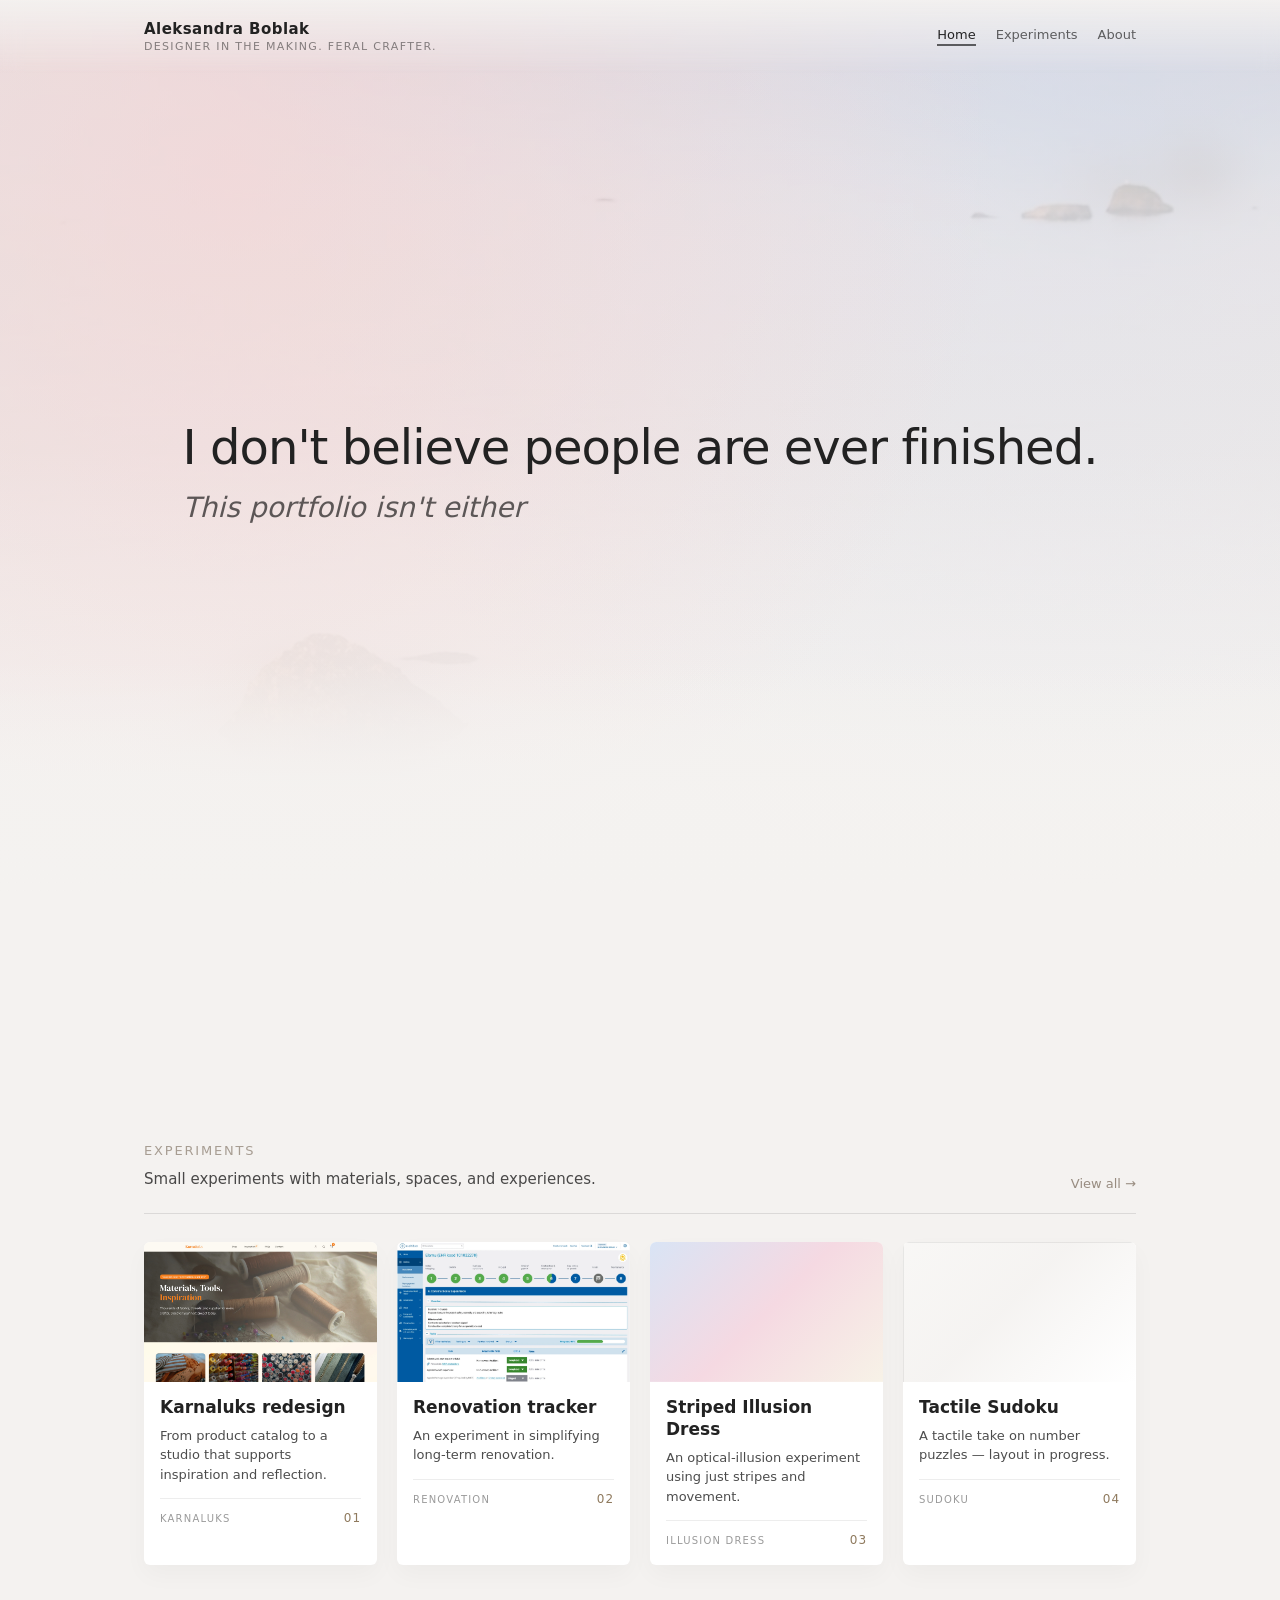
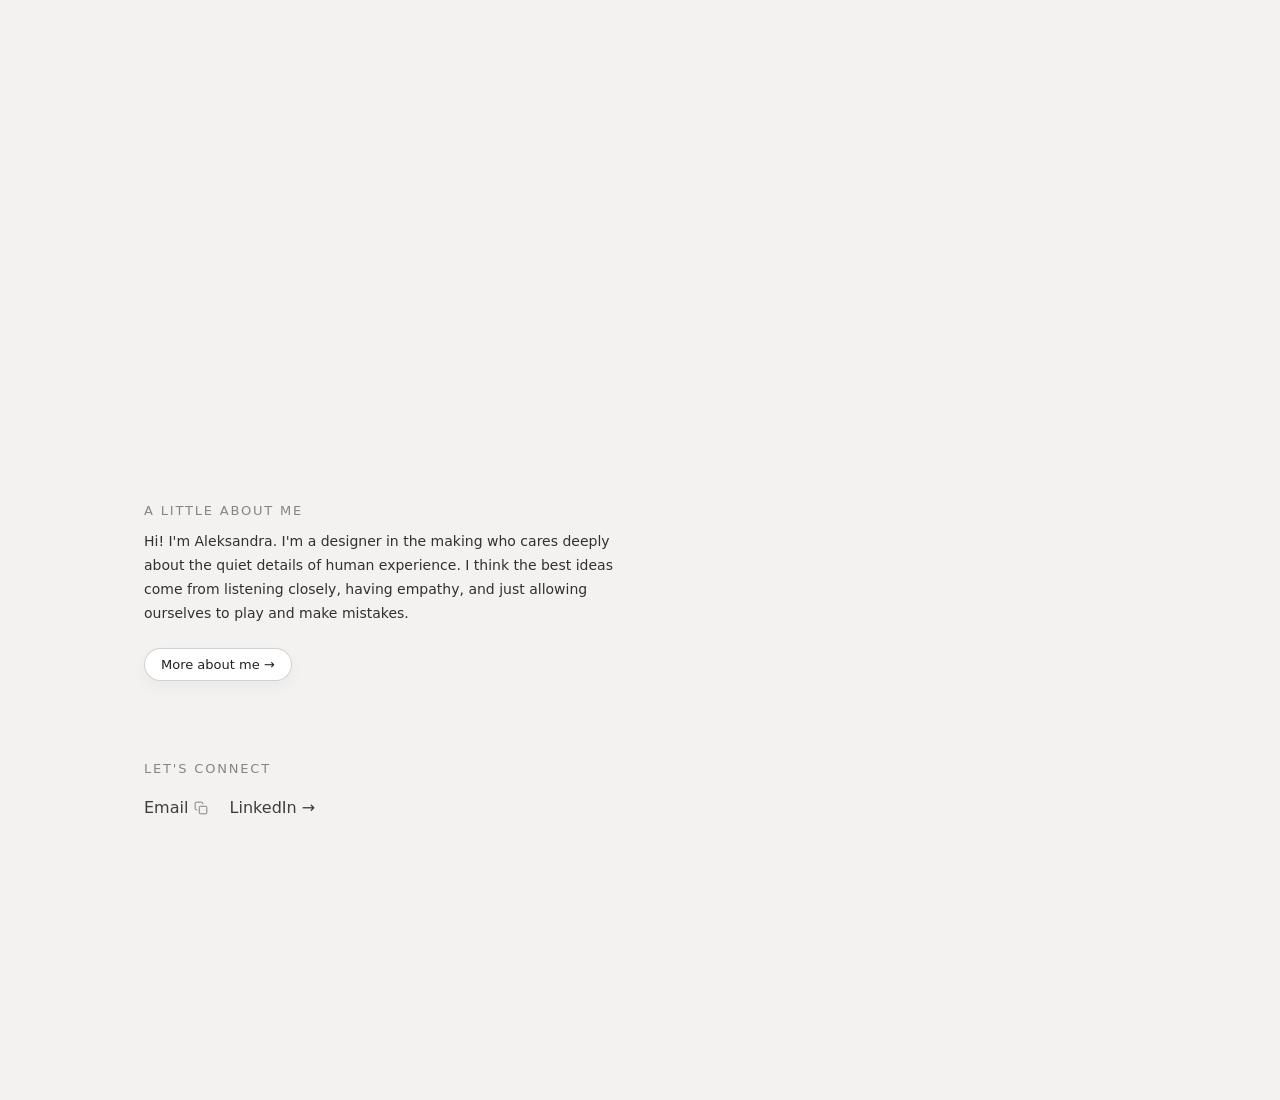
==== index.html @ bee5505d "Add case study process tabs functionality and enhance layout for experiments page; introduce new ass" ====
<!DOCTYPE html>
<html lang="en">
  <head>
    <meta charset="UTF-8" />
    <meta name="viewport" content="width=device-width, initial-scale=1" />
    <title>Aleksandra Boblak – Portfolio</title>
    <link rel="stylesheet" href="styles.css" />
  </head>
  <body>
    <div class="page">
      <header class="site-header">
        <div class="site-header__inner">
          <a
            href="index.html"
            class="site-identity"
            aria-label="Aleksandra Boblak — home"
          >
            <div class="site-identity__name">Aleksandra Boblak</div>
            <div class="site-identity__tagline">
              Designer in the making. Feral crafter.
            </div>
          </a>

          <nav class="site-nav" aria-label="Main navigation">
            <a href="index.html" class="site-nav__link site-nav__link--active">Home</a>
            <a href="experiments.html" class="site-nav__link">Experiments</a>
            <a href="about.html" class="site-nav__link">About</a>
          </nav>
        </div>
      </header>

      <main class="snap-container">
        <section class="hero snap-section">
          <div class="hero__background" aria-hidden="true"></div>
          <div class="hero__content">
            <p class="hero__headline">
              I don't believe people are ever finished.
            </p>
            <p class="hero__subheadline">
              <em>This portfolio isn't either</em>
            </p>
          </div>
        </section>

        <section
          id="experiments"
          class="section section--experiments section--experiments-editorial snap-section"
        >
          <div class="section__inner">
            <div class="section__header">
              <div>
                <p class="section__eyebrow">EXPERIMENTS</p>
                <p class="section__subtitle">
                  Small experiments with materials, spaces, and experiences.
                </p>
              </div>
              <a href="experiments.html" class="section__view-all">View all →</a>
            </div>

            <div class="cards">
              <a
                href="craft-store-redesign.html"
                class="card card--link"
                aria-label="Karnaluks redesign — open case study"
              >
                <div class="card__media card__media--cover">
                  <img
                    class="card__media-img media-kl-home-redesign"
                    src="assets/kl_home_redesign.jpeg"
                    alt=""
                    width="1778"
                    height="1628"
                    loading="lazy"
                    decoding="async"
                  />
                </div>
                <div class="card__body">
                  <h3 class="card__title">Karnaluks redesign</h3>
                  <p class="card__description">
                    From product catalog to a studio that supports inspiration and
                    reflection.
                  </p>
                  <div class="card__folio">
                    <span class="card__folio-name">Karnaluks</span>
                    <span class="card__folio-num">01</span>
                  </div>
                </div>
              </a>

              <a
                href="renovation-tracker.html"
                class="card card--link"
                aria-label="Renovation tracker — open case study"
              >
                <div class="card__media card__media--cover">
                  <img
                    class="card__media-img"
                    src="assets/renoTracker.webp"
                    alt=""
                    width="1438"
                    height="1500"
                    loading="lazy"
                    decoding="async"
                  />
                </div>
                <div class="card__body">
                  <h3 class="card__title">Renovation tracker</h3>
                  <p class="card__description">
                    An experiment in simplifying long-term renovation.
                  </p>
                  <div class="card__folio">
                    <span class="card__folio-name">Renovation</span>
                    <span class="card__folio-num">02</span>
                  </div>
                </div>
              </a>

              <article class="card">
                <div class="card__media card__media--placeholder"></div>
                <div class="card__body">
                  <h3 class="card__title">Striped Illusion Dress</h3>
                  <p class="card__description">
                    An optical-illusion experiment using just stripes and movement.
                  </p>
                  <div class="card__folio">
                    <span class="card__folio-name">Illusion dress</span>
                    <span class="card__folio-num">03</span>
                  </div>
                </div>
              </article>

              <a
                href="tactile-sudoku.html"
                class="card card--link"
                aria-label="Tactile Sudoku — open layout preview"
              >
                <div class="card__media card__media--cover">
                  <div class="editorial-grid-teaser" aria-hidden="true"></div>
                </div>
                <div class="card__body">
                  <h3 class="card__title">Tactile Sudoku</h3>
                  <p class="card__description">
                    A tactile take on number puzzles — layout in progress.
                  </p>
                  <div class="card__folio">
                    <span class="card__folio-name">Sudoku</span>
                    <span class="card__folio-num">04</span>
                  </div>
                </div>
              </a>
            </div>
          </div>
        </section>

        <section class="section section--about snap-section">
          <div class="section__inner">
            <div class="about-stack">
              <div class="about-content">
                <p class="section__eyebrow">A LITTLE ABOUT ME</p>
                <p class="section__body-copy">
                  Hi! I'm Aleksandra. I'm a designer in the making who cares deeply
                  about the quiet details of human experience. I think the best
                  ideas come from listening closely, having empathy, and just
                  allowing ourselves to play and make mistakes.
                </p>
                <a href="about.html" class="button-link">More about me →</a>
              </div>

              <div class="about-connect">
                <p class="section__eyebrow">LET'S CONNECT</p>
                <div class="footer-links">
                  <a
                    href="#"
                    class="footer-link footer-link--copy"
                    data-copy-email="boblak.aleksandra@gmail.com"
                    aria-label="Copy email address to clipboard"
                    ><span class="footer-link__text">Email</span
                    ><svg
                      class="footer-link__icon footer-link__icon--copy"
                      width="14"
                      height="14"
                      viewBox="0 0 24 24"
                      fill="none"
                      xmlns="http://www.w3.org/2000/svg"
                      aria-hidden="true"
                    >
                      <rect
                        x="9"
                        y="9"
                        width="13"
                        height="13"
                        rx="2"
                        stroke="currentColor"
                        stroke-width="1.5"
                      />
                      <path
                        d="M5 15H4a2 2 0 01-2-2V4a2 2 0 012-2h9a2 2 0 012 2v1"
                        stroke="currentColor"
                        stroke-width="1.5"
                        stroke-linecap="round"
                      />
                    </svg>
                  </a>
                  <a href="#" class="footer-link">LinkedIn →</a>
                </div>
              </div>
            </div>
          </div>
        </section>
      </main>
    </div>
    <script src="email-copy.js" defer></script>
  </body>
  </html>
---- styles.css ----
*,
*::before,
*::after {
  box-sizing: border-box;
}

html,
body {
  margin: 0;
  padding: 0;
}

:root {
  --page-bg: #f4f2f0;
  --header-h: 72px;
  /* Editorial sprinkles (experiments + case studies) */
  --editorial-accent: #8f7a5e;
  --editorial-sheet-bg: #ffffff;
  --editorial-sheet-shadow: 0 1px 0 rgba(0, 0, 0, 0.06), 0 24px 48px rgba(0, 0, 0, 0.05);
  --editorial-rule: rgba(0, 0, 0, 0.1);
  --editorial-eyebrow: rgba(95, 78, 60, 0.52);
}

/* Full-screen section snapping */
html,
body {
  height: 100%;
}

body {
  font-family: -apple-system, BlinkMacSystemFont, system-ui, -system-ui,
    "SF Pro Text", "Helvetica Neue", Arial, sans-serif;
  color: #222222;
  background: var(--page-bg);
  -webkit-font-smoothing: antialiased;
  scroll-snap-type: y mandatory;
  scroll-padding-top: var(--header-h);
  overflow-y: auto;
}

a {
  color: inherit;
  text-decoration: none;
}

/* Inline text links — calm, readable, minimal */
a.link,
.link {
  color: rgba(0, 0, 0, 0.72);
  text-decoration: underline;
  text-decoration-color: rgba(0, 0, 0, 0.22);
  text-underline-offset: 3px;
  transition: color 0.15s ease, text-decoration-color 0.15s ease;
}

a.link:hover,
.link:hover {
  color: rgba(0, 0, 0, 0.88);
  text-decoration-color: rgba(0, 0, 0, 0.42);
}

a.link:focus-visible,
.link:focus-visible {
  outline: 1px solid rgba(0, 0, 0, 0.35);
  outline-offset: 2px;
}

.page {
  min-height: 100vh;
  display: flex;
  flex-direction: column;
}

.snap-section {
  min-height: 100vh;
  scroll-snap-align: start;
  scroll-snap-stop: always;
  scroll-margin-top: var(--header-h);
  display: flex;
  flex-direction: column;
  justify-content: center;
}

.site-header {
  position: fixed;
  top: 0;
  left: 0;
  right: 0;
  z-index: 10;
  background: linear-gradient(to bottom, rgba(244, 242, 240, 0.92), transparent);
  backdrop-filter: blur(10px);
}

.site-header__inner {
  max-width: 1040px;
  margin: 0 auto;
  padding: 20px 24px;
  display: flex;
  align-items: center;
  justify-content: space-between;
  gap: 32px;
  font-size: 13px;
}

a.site-identity {
  text-decoration: none;
  color: inherit;
  display: block;
  cursor: pointer;
}

a.site-identity:hover .site-identity__name,
a.site-identity:hover .site-identity__tagline {
  opacity: 0.82;
}

a.site-identity:focus-visible {
  outline: 2px solid rgba(0, 0, 0, 0.35);
  outline-offset: 3px;
}

.site-identity__name {
  font-size: 15px;
  font-weight: 600;
  letter-spacing: 0.03em;
}

.site-identity__tagline {
  margin-top: 2px;
  font-size: 11px;
  text-transform: uppercase;
  letter-spacing: 0.12em;
  color: rgba(0, 0, 0, 0.45);
}

.site-nav {
  display: flex;
  gap: 20px;
  font-size: 13px;
  flex-wrap: wrap;
}

.site-nav__link {
  position: relative;
  padding-bottom: 4px;
  color: rgba(0, 0, 0, 0.6);
}

.site-nav__link--active {
  color: rgba(0, 0, 0, 0.85);
}

.site-nav__link--active::after {
  content: "";
  position: absolute;
  left: 0;
  right: 0;
  bottom: 0;
  height: 2px;
  background: rgba(0, 0, 0, 0.6);
}

main {
  flex: 1;
}

.snap-container {
  display: block;
}

.hero {
  position: relative;
  height: 100vh;
  min-height: 520px;
  display: flex;
  align-items: center;
  color: #222222;
  background: var(--page-bg);
  overflow: hidden;
}

.hero::after {
  content: "";
  position: absolute;
  left: 0;
  right: 0;
  bottom: -1px;
  height: min(240px, 30vh);
  background: linear-gradient(
    to bottom,
    rgba(244, 242, 240, 0),
    rgba(244, 242, 240, 0.85),
    rgba(244, 242, 240, 1)
  );
  z-index: 2;
  pointer-events: none;
}

.hero__background {
  position: absolute;
  inset: 0;
  overflow: hidden;
  background-image: url("assets/hero-sky.webp");
  background-size: cover;
  background-position: center bottom;
  z-index: 0;
}

.hero__background::before {
  content: "";
  position: absolute;
  inset: 0;
  background:
    radial-gradient(circle at 18% 18%, rgba(248, 208, 210, 0.55), transparent 60%),
    radial-gradient(circle at 82% 10%, rgba(212, 224, 246, 0.35), transparent 60%),
    linear-gradient(to bottom, rgba(255, 255, 255, 0.35), rgba(244, 242, 240, 0.92)),
    linear-gradient(
      to bottom,
      rgba(244, 242, 240, 0) 50%,
      rgba(244, 242, 240, 0.55) 74%,
      rgba(244, 242, 240, 0.92) 88%,
      rgba(244, 242, 240, 1) 100%
    );
  z-index: 1;
  pointer-events: none;
}

.hero__background::after {
  content: "";
  position: absolute;
  inset: 0;
  background-image: url("assets/hero-sky.webp");
  background-size: cover;
  background-position: center bottom;
  opacity: 0.55;
  filter: blur(22px) brightness(1.15) saturate(1.2) contrast(0.98);
  transform: scale(1.12);
}

.hero__content {
  position: relative;
  z-index: 3;
  max-width: 1040px;
  margin: 0 auto;
  padding: calc(var(--header-h) + 56px) 24px 80px;
}

.hero__headline {
  margin: 0 0 14px;
  font-size: clamp(34px, 4.6vw, 48px);
  line-height: 1.12;
  font-weight: 400;
  letter-spacing: -0.02em;
}

.hero__subheadline {
  margin: 0;
  font-size: clamp(22px, 2.8vw, 28px);
  line-height: 1.35;
  color: rgba(0, 0, 0, 0.62);
}

.section {
  background: #f4f2f0;
}

.section__inner {
  max-width: 1040px;
  margin: 0 auto;
  padding: 48px 24px 40px;
}

.section--experiments {
  border-top: 0;
}

.section__header {
  display: flex;
  justify-content: space-between;
  align-items: flex-end;
  gap: 24px;
  margin-bottom: 32px;
}

.section__eyebrow {
  margin: 0 0 10px;
  font-size: clamp(12px, 1.05vw, 13px);
  letter-spacing: 0.14em;
  text-transform: uppercase;
  color: rgba(0, 0, 0, 0.45);
}

.section__subtitle {
  margin: 0;
  font-size: 15px;
  line-height: 1.55;
  color: rgba(0, 0, 0, 0.7);
}

.section__view-all {
  font-size: 13px;
  color: rgba(0, 0, 0, 0.65);
}

.cards {
  display: grid;
  grid-template-columns: repeat(3, minmax(0, 1fr));
  gap: 20px;
}

.section--experiments-editorial .cards {
  grid-template-columns: repeat(4, minmax(0, 1fr));
}

@media (max-width: 1100px) {
  .section--experiments-editorial .cards {
    grid-template-columns: repeat(2, minmax(0, 1fr));
  }
}

.card {
  background: #ffffff;
  border-radius: 6px;
  overflow: hidden;
  box-shadow: 0 10px 25px rgba(0, 0, 0, 0.03);
  display: flex;
  flex-direction: column;
}

a.card--link {
  text-decoration: none;
  color: inherit;
  transition: box-shadow 0.2s ease;
}

a.card--link:hover {
  box-shadow: 0 14px 32px rgba(0, 0, 0, 0.06);
}

a.card--link:focus-visible {
  outline: 2px solid rgba(0, 0, 0, 0.35);
  outline-offset: 2px;
}

.card__media {
  width: 100%;
  padding-top: 60%;
  background-size: cover;
  background-position: center;
}

.card__media--placeholder {
  background-image: linear-gradient(
    135deg,
    #d9e4f5 0%,
    #f5d9e2 50%,
    #f7f2e7 100%
  );
}

.card__media--cover {
  position: relative;
  padding-top: 0;
  aspect-ratio: 5 / 3;
}

.card__media--cover .card__media-img {
  position: absolute;
  inset: 0;
  width: 100%;
  height: 100%;
  object-fit: cover;
  object-position: top center;
}

/* kl_home_redesign.jpeg — crop thin left-edge artifact (home + experiments cards) */
.card__media--cover .card__media-img.media-kl-home-redesign,
.experiments-item__media img.media-kl-home-redesign {
  object-position: 1.4% top center;
}

.card__body {
  padding: 14px 16px 18px;
}

.card__title {
  margin: 0 0 8px;
  font-size: 17px;
  line-height: 1.3;
  font-weight: 600;
}

.card__description {
  margin: 0;
  font-size: 13px;
  line-height: 1.5;
  color: rgba(0, 0, 0, 0.7);
}

.card__folio {
  display: flex;
  justify-content: space-between;
  align-items: baseline;
  margin: 14px 0 0;
  padding-top: 12px;
  border-top: 1px solid rgba(0, 0, 0, 0.07);
  font-size: 10px;
  letter-spacing: 0.12em;
  text-transform: uppercase;
  color: rgba(0, 0, 0, 0.4);
}

.card__folio-name {
  overflow: hidden;
  text-overflow: ellipsis;
  white-space: nowrap;
  max-width: 72%;
}

.card__folio-num {
  flex-shrink: 0;
  font-size: 12px;
  letter-spacing: 0.08em;
  color: var(--editorial-accent);
}

.section--experiments-editorial .section__header {
  padding-bottom: 22px;
  border-bottom: 1px solid var(--editorial-rule);
  margin-bottom: 28px;
}

.section--experiments-editorial .section__eyebrow {
  color: var(--editorial-eyebrow);
}

.section--experiments-editorial .section__view-all {
  color: rgba(95, 78, 60, 0.62);
}

.section--experiments-editorial .section__view-all:hover {
  color: var(--editorial-accent);
}

/* Shared editorial utilities */
.editorial-rule {
  height: 1px;
  margin: 28px 0 0;
  background: var(--editorial-rule);
}

.editorial-folio {
  display: flex;
  justify-content: space-between;
  align-items: baseline;
  margin-top: 2.5rem;
  padding-top: 1.15rem;
  border-top: 1px solid rgba(0, 0, 0, 0.08);
  font-size: 11px;
  letter-spacing: 0.14em;
  text-transform: uppercase;
  color: rgba(0, 0, 0, 0.42);
}

.editorial-folio__num {
  font-size: 13px;
  letter-spacing: 0.08em;
  color: var(--editorial-accent);
}

.editorial-sheet {
  background: var(--editorial-sheet-bg);
  border-radius: 2px;
  box-shadow: var(--editorial-sheet-shadow);
}

.editorial-sheet--compact {
  padding: clamp(20px, 2.5vw, 28px) clamp(18px, 2.5vw, 28px);
}

.editorial-dropcap {
  display: flow-root;
}

.editorial-dropcap::first-letter {
  float: left;
  margin: 0.08em 10px 0 0;
  font-size: 3.1em;
  line-height: 0.82;
  font-weight: 600;
  color: var(--editorial-accent);
}

.case-study-project-index {
  margin: 6px 0 18px;
  font-size: clamp(20px, 2.6vw, 26px);
  font-weight: 500;
  letter-spacing: 0.06em;
  color: var(--editorial-accent);
}

.case-study-hero .case-study-project-index {
  margin-top: 4px;
  margin-bottom: clamp(16px, 2vh, 22px);
}

.tactile-sudoku-editorial__title + .case-study-project-index {
  margin-top: 2px;
  margin-bottom: 10px;
}

/* Experiments page — jump nav */
.experiments-subnav {
  position: sticky;
  top: var(--header-h);
  z-index: 5;
  margin: 0;
  padding: 0;
  background: linear-gradient(
    to bottom,
    rgba(244, 242, 240, 0.97) 0%,
    rgba(244, 242, 240, 0.92) 70%,
    rgba(244, 242, 240, 0)
  );
  backdrop-filter: blur(8px);
}

.experiments-subnav__inner {
  max-width: 1040px;
  margin: 0 auto;
  padding: 16px 24px 20px;
}

.experiments-subnav__list {
  margin: 0;
  padding: 0;
  list-style: none;
  display: flex;
  flex-wrap: wrap;
  align-items: stretch;
  justify-content: center;
  gap: 8px 10px;
}

.experiments-subnav__link {
  display: inline-flex;
  align-items: center;
  gap: 8px;
  padding: 10px 14px;
  border-radius: 6px;
  border: 1px solid rgba(0, 0, 0, 0.1);
  background: var(--editorial-sheet-bg);
  box-shadow: 0 4px 14px rgba(0, 0, 0, 0.04);
  font-size: 13px;
  font-weight: 500;
  color: rgba(0, 0, 0, 0.72);
  text-decoration: none;
  transition:
    border-color 0.15s ease,
    box-shadow 0.15s ease,
    color 0.15s ease;
}

.experiments-subnav__link:hover {
  border-color: rgba(143, 122, 94, 0.35);
  color: rgba(0, 0, 0, 0.88);
  box-shadow: 0 6px 18px rgba(0, 0, 0, 0.06);
}

.experiments-subnav__link:focus-visible {
  outline: 2px solid rgba(0, 0, 0, 0.35);
  outline-offset: 2px;
}

.experiments-subnav__num {
  font-size: 11px;
  font-weight: 600;
  letter-spacing: 0.08em;
  color: var(--editorial-accent);
  font-variant-numeric: tabular-nums;
}

.section--about {
  padding-top: 12px;
}

.section--about .about-stack {
  gap: 5rem;
}

@media (min-width: 700px) {
  .section--about .about-content {
    max-width: min(50%, 36rem);
  }
}

.section__body-copy {
  margin: 12px 0 22px;
  font-size: 14px;
  line-height: 1.7;
  color: rgba(0, 0, 0, 0.8);
}

.about-stack {
  width: 100%;
  display: flex;
  flex-direction: column;
  gap: 56px;
  align-items: flex-start;
}

.about-content {
  width: 100%;
}

.about-connect {
  width: 100%;
  display: flex;
  flex-direction: column;
  gap: 12px;
}

.about-connect .footer-links {
  margin-top: 0;
}

.about-connect .footer-meta {
  margin-top: 10px;
}

.button-link {
  display: inline-flex;
  align-items: center;
  justify-content: center;
  padding: 8px 16px;
  border-radius: 999px;
  border: 1px solid rgba(0, 0, 0, 0.18);
  font-size: 13px;
  background: #ffffff;
  box-shadow: 0 6px 16px rgba(0, 0, 0, 0.04);
}

.site-footer {
  border-top: 1px solid rgba(0, 0, 0, 0.05);
  background: var(--page-bg);
}

.site-footer__inner {
  max-width: 1040px;
  margin: 0 auto;
  padding: 26px 24px 32px;
  font-size: 13px;
  color: rgba(0, 0, 0, 0.7);
}

.footer-contact {
  margin-bottom: 18px;
}

.footer-links {
  display: flex;
  align-items: baseline;
  flex-wrap: wrap;
  column-gap: 0.35rem;
  row-gap: 0.35rem;
  margin-top: 0.5rem;
}

.footer-link {
  color: rgba(0, 0, 0, 0.75);
}

/*
  Tight slot for Email ↔ "Copied" swap: wide enough for "Email →" / "Email ↗",
  without the oversized gap the old 7.75rem rule created.
*/
.footer-link[data-copy-email] {
  display: inline-flex;
  align-items: center;
  gap: 6px;
  /* Room for "Email" + icon and for "Copied" without shifting LinkedIn */
  min-width: 5rem;
  text-align: left;
  vertical-align: baseline;
}

.footer-link--copy .footer-link__icon {
  flex-shrink: 0;
  margin-top: 1px;
  opacity: 0.72;
}

.footer-link--copy .footer-link__icon[hidden] {
  display: none;
}

.footer-meta {
  font-size: 12px;
  color: rgba(0, 0, 0, 0.45);
}

@media (max-width: 800px) {
  :root {
    --header-h: 104px;
  }

  .site-header__inner {
    flex-direction: column;
    align-items: flex-start;
    gap: 10px;
  }

  .site-nav {
    margin-top: 4px;
    gap: 14px;
  }

  .hero {
    height: 100vh;
    min-height: 520px;
  }

  .hero__content {
    padding-top: calc(var(--header-h) + 36px);
    padding-bottom: 56px;
  }

  .section__header {
    flex-direction: column;
    align-items: flex-start;
  }

  .cards {
    grid-template-columns: 1fr;
  }
}

@media (max-width: 480px) {
  :root {
    --header-h: 112px;
  }

  .site-header__inner {
    padding-inline: 16px;
  }

  .hero__content,
  .section__inner,
  .site-footer__inner {
    padding-inline: 16px;
  }

  .section__inner {
    padding-top: 32px;
    padding-bottom: 26px;
  }

  .hero::after {
    height: min(280px, 36vh);
  }
}

/* About page — full-viewport sections + snap (About.html only, not case studies) */
.about-page.case-study-page {
  scroll-snap-type: none;
  scroll-padding-top: 0;
}

.about-page.experiments-page {
  scroll-snap-type: none;
  scroll-padding-top: 0;
}

.about-page.experiments-page .about-main .section {
  min-height: 0;
  padding-top: clamp(22px, 4vh, 48px);
  padding-bottom: clamp(22px, 4vh, 48px);
  display: block;
  scroll-snap-align: unset;
  scroll-snap-stop: normal;
}

.about-page.experiments-page .experiments-hero .section__inner {
  border-top: 0;
  margin-top: calc(var(--header-h) + 12px);
  padding-top: clamp(16px, 2.2vh, 24px);
  padding-bottom: clamp(20px, 3vh, 28px);
  background: var(--editorial-sheet-bg);
  border-radius: 2px;
  box-shadow: var(--editorial-sheet-shadow);
  padding-left: clamp(22px, 3vw, 36px);
  padding-right: clamp(22px, 3vw, 36px);
}

.about-page.experiments-page .experiments-hero__eyebrow {
  color: var(--editorial-eyebrow);
  margin-bottom: 14px;
}

.about-page.experiments-page .experiments-hero__title {
  margin-bottom: 20px;
}

.experiments-intro {
  margin: 0;
  max-width: 38rem;
  font-size: clamp(17px, 1.85vw, 19px);
  line-height: 1.58;
  color: rgba(0, 0, 0, 0.72);
}

.experiments-item__sheet {
  background: var(--editorial-sheet-bg);
  border-radius: 2px;
  box-shadow: var(--editorial-sheet-shadow);
  padding: clamp(14px, 2.2vw, 20px) clamp(14px, 2vw, 20px) clamp(16px, 2.2vw, 22px);
}

.experiments-item__folio {
  margin-top: 1.1rem;
  padding-top: 0.85rem;
}

.experiments-item__folio .editorial-folio__num {
  font-variant-numeric: tabular-nums;
}

.experiments-page .experiment-tag {
  border-color: rgba(143, 122, 94, 0.22);
}

.experiments-page .experiments-item {
  scroll-margin-top: calc(var(--header-h) + 64px);
}

.experiments-item__inner {
  max-width: 720px;
  margin-inline: auto;
}

.experiments-item__media {
  position: relative;
  width: 100%;
  aspect-ratio: 16 / 9;
  max-height: min(34vh, 320px);
  margin: 0 0 clamp(16px, 2.5vh, 24px);
  border-radius: 8px;
  overflow: hidden;
  background: rgba(0, 0, 0, 0.04);
  box-shadow: 0 12px 40px rgba(0, 0, 0, 0.05);
}

.experiments-item__media img {
  display: block;
  width: 100%;
  height: 100%;
  object-fit: cover;
  object-position: top center;
}

.experiments-item__media--link {
  display: block;
  color: inherit;
  text-decoration: none;
  transition:
    box-shadow 0.22s ease,
    transform 0.22s ease;
}

.experiments-item__media--link:hover {
  box-shadow: 0 16px 48px rgba(0, 0, 0, 0.08);
}

.experiments-item__media--link:focus-visible {
  outline: 2px solid rgba(0, 0, 0, 0.35);
  outline-offset: 4px;
}

.experiments-item__media--placeholder {
  background-image: linear-gradient(
    135deg,
    #d9e4f5 0%,
    #f5d9e2 50%,
    #f7f2e7 100%
  );
  min-height: min(30vh, 260px);
}

.editorial-grid-teaser,
.experiments-item__tactile-sudoku-teaser {
  position: absolute;
  inset: 0;
  background-color: #ffffff;
  background-image: linear-gradient(
      rgba(0, 0, 0, 0.07) 1px,
      transparent 1px
    ),
    linear-gradient(90deg, rgba(0, 0, 0, 0.07) 1px, transparent 1px),
    linear-gradient(
      135deg,
      rgba(143, 122, 94, 0.06) 0%,
      rgba(244, 242, 240, 0.9) 45%,
      #ffffff 100%
    );
  background-size:
    11.2% 100%,
    100% 19.8%,
    100% 100%;
  background-position: 0 0, 0 0, 0 0;
}

.card__media--cover .editorial-grid-teaser {
  position: absolute;
  inset: 0;
}

.experiments-item__title {
  margin: 0 0 10px;
  font-size: clamp(21px, 2.8vw, 28px);
  line-height: 1.2;
  font-weight: 600;
  letter-spacing: -0.02em;
  color: rgba(0, 0, 0, 0.88);
}

.experiments-item__title-link {
  color: inherit;
  text-decoration: none;
  transition: color 0.15s ease;
}

.experiments-item__title-link:hover {
  color: rgba(0, 0, 0, 0.62);
  text-decoration: underline;
  text-decoration-color: rgba(0, 0, 0, 0.22);
  text-underline-offset: 3px;
}

.experiments-item__title-link:focus-visible {
  outline: 2px solid rgba(0, 0, 0, 0.35);
  outline-offset: 3px;
}

.experiments-item__description {
  margin: 0 0 14px;
  max-width: 40rem;
  font-size: 15px;
  line-height: 1.6;
  color: rgba(0, 0, 0, 0.74);
}

.experiments-item__content .experiment-tags {
  margin-top: 0;
  margin-bottom: 0;
}

.experiments-item__action {
  margin: 16px 0 0;
  font-size: 14px;
}

.experiments-item__note {
  margin: 0 0 10px;
  font-size: 12px;
  letter-spacing: 0.06em;
  font-weight: 600;
  color: rgba(0, 0, 0, 0.5);
}

.experiments-item__case-meta.case-study-meta {
  margin: 6px 0 16px;
}

.about-page:not(.case-study-page):not(.experiments-page) {
  scroll-snap-type: y mandatory;
  scroll-padding-top: var(--header-h);
}

.about-main .section {
  min-height: auto;
  padding-top: 42px;
  padding-bottom: 42px;
}

.about-page:not(.case-study-page):not(.experiments-page) .about-main .section {
  min-height: 100vh;
  padding-top: 0;
  padding-bottom: 0;
  scroll-snap-align: start;
  scroll-snap-stop: always;
  scroll-margin-top: var(--header-h);
  display: flex;
  flex-direction: column;
  justify-content: center;
}

.about-main .section__inner {
  border-top: 1px solid rgba(0, 0, 0, 0.08);
  padding-top: 36px;
}

.case-study-page .about-main .section__inner {
  border-top: 0;
}

.about-main .about-hero .section__inner {
  border-top: 0;
  padding-top: calc(var(--header-h) + 36px);
}

.about-page:not(.case-study-page) .about-values {
  position: relative;
  background-color: var(--page-bg);
  overflow: hidden;
}

.about-page:not(.case-study-page) .about-values::before {
  content: "";
  position: absolute;
  inset: 0;
  z-index: 0;
  pointer-events: none;
  background-image:
    linear-gradient(
      180deg,
      var(--page-bg) 0%,
      rgba(244, 242, 240, 0) 14%,
      rgba(244, 242, 240, 0) 86%,
      var(--page-bg) 100%
    ),
    linear-gradient(
      180deg,
      rgba(255, 255, 255, 0.4) 0%,
      rgba(244, 242, 240, 0.52) 100%
    ),
    radial-gradient(ellipse 85% 60% at 22% 26%, rgba(248, 208, 210, 0.3), transparent),
    radial-gradient(ellipse 75% 55% at 78% 16%, rgba(212, 224, 246, 0.22), transparent),
    url("assets/hero-sky.webp");
  background-size: 100% 100%, 100% 100%, 100% 100%, 100% 100%, cover;
  background-position: 0 0, 0 0, 0 0, 0 0, center top;
  background-repeat: no-repeat;
}

.about-page:not(.case-study-page) .about-values .section__inner {
  position: relative;
  z-index: 1;
  border-top: 0;
}

.about-title {
  margin: 0 0 28px;
  font-size: clamp(42px, 5.5vw, 64px);
  line-height: 1.05;
  letter-spacing: -0.02em;
  font-weight: 500;
}

.about-lead {
  margin: 0 0 24px;
  max-width: 820px;
  font-size: clamp(26px, 2.8vw, 30px);
  line-height: 1.48;
  color: rgba(0, 0, 0, 0.78);
}

.about-columns {
  display: grid;
  grid-template-columns: repeat(2, minmax(0, 1fr));
  gap: 48px;
}

.about-column .section__eyebrow {
  margin-bottom: 14px;
}

.about-list {
  margin: 0;
  padding-left: 0;
  list-style: none;
  color: rgba(0, 0, 0, 0.78);
}

.about-list li {
  position: relative;
  margin: 0 0 12px;
  padding-left: 18px;
  line-height: 1.5;
}

.about-list li::before {
  content: "—";
  position: absolute;
  left: 0;
  color: rgba(0, 0, 0, 0.56);
}

.experiment-table-wrap {
  margin-top: 22px;
  overflow-x: auto;
}

.experiment-table {
  width: 100%;
  min-width: 760px;
  border-collapse: collapse;
  font-size: 14px;
  line-height: 1.5;
  color: rgba(0, 0, 0, 0.8);
}

.experiment-table thead th {
  vertical-align: top;
  text-align: left;
  font-size: 12px;
  letter-spacing: 0.12em;
  text-transform: uppercase;
  color: rgba(0, 0, 0, 0.5);
  font-weight: 600;
  padding: 14px 12px 13px;
  line-height: 1.35;
}

.experiment-table tbody td {
  vertical-align: top;
  padding: 14px 12px;
}

.experiment-table tbody td:first-child {
  width: 27%;
  font-size: 15px;
  font-weight: 500;
  line-height: 1.4;
}

.experiment-tags {
  margin-top: 7px;
  display: flex;
  flex-wrap: wrap;
  gap: 6px;
}

.experiment-tag {
  display: inline-flex;
  align-items: center;
  padding: 2px 8px;
  border-radius: 999px;
  border: 1px solid rgba(0, 0, 0, 0.14);
  font-size: 11px;
  letter-spacing: 0.03em;
  color: rgba(0, 0, 0, 0.62);
  font-weight: 500;
  background: rgba(255, 255, 255, 0.66);
}

.experiment-note {
  margin-top: 6px;
  font-size: 12px;
  line-height: 1.35;
  color: rgba(0, 0, 0, 0.55);
  font-style: italic;
}

/* Inline code — readable monospace, barely-there fill */
.code-inline {
  font-family: ui-monospace, SFMono-Regular, "SF Mono", Menlo, Consolas, monospace;
  font-size: 0.92em;
  font-style: normal;
  color: rgba(0, 0, 0, 0.72);
  background: rgba(0, 0, 0, 0.045);
  padding: 0.04em 0.22em;
  border-radius: 4px;
  letter-spacing: -0.02em;
}

.experiment-table tbody td:nth-child(2) {
  width: 25%;
}

.experiment-table tbody td:nth-child(3) {
  width: 20%;
}

.experiment-table tbody td:nth-child(4) {
  width: 28%;
}

.about-main .about-connect .section__inner {
  display: block;
}

.about-main .about-connect .footer-links {
  margin-top: 0;
}

/* Case study pages — same rhythm as About, no new layout system */
.case-study-page .case-study-hero .section__inner {
  border-top: 0;
  margin-top: calc(var(--header-h) + 14px);
  padding-top: clamp(16px, 2.2vw, 26px);
}

.case-study-page .case-study-hero .about-title {
  margin-bottom: 20px;
}

.case-study-hero .about-title:has(+ .case-study-project-index) {
  margin-bottom: 4px;
}

.case-study-meta {
  margin: 1.25rem 0 0;
  font-size: 13px;
  line-height: 1.5;
  color: rgba(0, 0, 0, 0.52);
  letter-spacing: 0.03em;
}

.case-study-page:not(.tactile-sudoku-page) .case-study-hero .section__inner {
  background: var(--editorial-sheet-bg);
  border-radius: 2px;
  box-shadow: var(--editorial-sheet-shadow);
  padding-left: clamp(22px, 3vw, 36px);
  padding-right: clamp(22px, 3vw, 36px);
  padding-bottom: clamp(24px, 3vw, 36px);
}

.case-study-page:not(.tactile-sudoku-page) .case-study-hero .case-study-meta {
  margin-bottom: 0;
  padding-bottom: 1.25rem;
  border-bottom: 1px solid var(--editorial-rule);
}

.case-study-page:not(.tactile-sudoku-page) .section__eyebrow {
  color: var(--editorial-eyebrow);
}

.case-study-page:not(.tactile-sudoku-page) .case-study-key-idea {
  border-top: 1px solid rgba(143, 122, 94, 0.22);
  padding-top: 2.75rem;
}

.case-study-page:not(.tactile-sudoku-page) .case-study-designed > .section__inner {
  border-top-color: rgba(143, 122, 94, 0.18);
}

/* Renovation — editorial treatment on hero only; below matches pre-editorial */
.case-study-page.case-study-page--reno-plain:not(.tactile-sudoku-page) .section__eyebrow {
  color: rgba(0, 0, 0, 0.45);
}

.case-study-page.case-study-page--reno-plain:not(.tactile-sudoku-page) .case-study-key-idea {
  border-top: 0;
  padding-top: 3.25rem;
}

/* Karnaluks — hero on page background only; one continuous white column below (like Sudoku) */
.case-study-page--karnaluks .case-study-intro-panel .case-study-hero .section__inner {
  background: transparent;
  box-shadow: none;
  border-radius: 0;
}

.case-study-page--karnaluks .case-study-intro-panel .case-study-hero .case-study-meta {
  border-bottom: 0;
  padding-bottom: 0;
}

.case-study-page--karnaluks .karnaluks-white-stack {
  max-width: 1040px;
  margin: 0 auto 48px;
  padding: 0 clamp(22px, 3vw, 36px) clamp(4px, 1vh, 12px);
  box-sizing: border-box;
  background: var(--editorial-sheet-bg);
  box-shadow: var(--editorial-sheet-shadow);
  border-radius: 2px;
}

.case-study-page--karnaluks .karnaluks-white-stack > .section {
  padding-top: 0;
  padding-bottom: 0;
  background: transparent;
}

.case-study-page--karnaluks .karnaluks-white-stack > .section .section__inner {
  padding-top: clamp(28px, 3vh, 40px);
  padding-bottom: clamp(28px, 3vh, 40px);
}

.case-study-page--karnaluks .karnaluks-white-stack > .section:first-child .section__inner {
  padding-top: clamp(32px, 3.5vh, 44px);
}

.case-study-page--karnaluks .karnaluks-white-stack > .section:not(:first-child) .section__inner {
  border-top: 1px solid rgba(0, 0, 0, 0.07);
}

.case-study-page--karnaluks .karnaluks-white-stack > .case-study-designed > .section__inner {
  flex: 1;
  display: flex;
  flex-direction: column;
  background: transparent;
  box-shadow: none;
  border-radius: 0;
  padding-left: 0;
  padding-right: 0;
}

/* Karnaluks case study — intro fills first viewport; What I designed on the next */
.case-study-page--karnaluks .case-study-intro-panel {
  min-height: 100vh;
  min-height: 100dvh;
  display: flex;
  flex-direction: column;
  justify-content: center;
  padding-block: clamp(8px, 3vh, 32px);
  box-sizing: border-box;
}

.case-study-page--karnaluks .case-study-intro-panel > .section {
  flex-shrink: 0;
}

.case-study-page--karnaluks .case-study-intro-panel .case-study-hero {
  padding-top: 0;
  padding-bottom: 0;
}

.case-study-page--karnaluks .case-study-intro-panel .case-study-hero .section__inner {
  padding-top: clamp(14px, 2.5vh, 24px);
  padding-bottom: clamp(12px, 3vh, 36px);
}

.case-study-page--karnaluks .case-study-intro-panel .case-study-hero .about-title {
  margin-bottom: clamp(20px, 3.5vh, 36px);
}

.case-study-page--karnaluks .case-study-intro-panel .case-study-hero .case-study-lede {
  line-height: 1.62;
  max-width: 42rem;
}

.case-study-page--karnaluks .case-study-designed {
  min-height: 100vh;
  min-height: 100dvh;
  display: flex;
  flex-direction: column;
  justify-content: flex-start;
  padding-top: clamp(20px, 4vh, 56px);
  padding-bottom: 20px;
  box-sizing: border-box;
}

.case-study-page--karnaluks .case-study-designed .case-study-more {
  margin-top: 2.75rem;
}

.case-study-outbound {
  margin-top: 1.75rem;
  display: flex;
  flex-wrap: wrap;
  align-items: baseline;
  gap: 1.25rem 1.75rem;
  font-size: 14px;
}


.visually-hidden {
  position: absolute;
  width: 1px;
  height: 1px;
  padding: 0;
  margin: -1px;
  overflow: hidden;
  clip: rect(0, 0, 0, 0);
  white-space: nowrap;
  border: 0;
}

.case-study-compare {
  display: flex;
  flex-direction: column;
  align-items: stretch;
  width: 100%;
  max-width: 100%;
  margin-top: 1.25rem;
}

.case-study-compare__hero-row {
  display: flex;
  flex-direction: row;
  flex-wrap: wrap;
  align-items: flex-start;
  gap: clamp(18px, 3.5vw, 36px);
}

.case-study-compare__proto {
  margin: 0;
  flex: 0 1 auto;
  max-width: 14rem;
  padding-top: 5px;
}

.case-study-compare__proto-link {
  display: inline-block;
  font-size: 15px;
  font-weight: 600;
  color: rgba(0, 0, 0, 0.88);
  text-decoration: underline;
  text-decoration-thickness: 1.5px;
  text-decoration-color: rgba(0, 0, 0, 0.45);
  text-underline-offset: 4px;
}

.case-study-compare__proto-link:hover {
  color: #000;
  text-decoration-color: rgba(0, 0, 0, 0.65);
}

.case-study-compare__viewport-shell {
  display: flex;
  flex-direction: column;
  align-items: center;
  flex: 1;
  min-width: min(100%, 300px);
}

.case-study-compare__viewport {
  position: relative;
  width: 90%;
  max-width: 90%;
  padding-top: 44px;
}

.case-study-compare__toggle {
  display: inline-flex;
  align-items: stretch;
  padding: 3px;
  border-radius: 8px;
  background: rgba(0, 0, 0, 0.06);
  gap: 2px;
}

.case-study-compare__toggle--dock {
  position: absolute;
  top: 0;
  right: 0;
  z-index: 2;
}

.case-study-compare__btn {
  margin: 0;
  padding: 8px 18px;
  border: none;
  border-radius: 6px;
  font: inherit;
  font-size: 12px;
  font-weight: 600;
  letter-spacing: 0.06em;
  text-transform: uppercase;
  color: rgba(0, 0, 0, 0.45);
  background: transparent;
  cursor: pointer;
  transition:
    color 0.15s ease,
    background 0.15s ease;
}

.case-study-compare__btn:hover {
  color: rgba(0, 0, 0, 0.62);
}

.case-study-compare__btn:focus-visible {
  outline: 2px solid rgba(0, 0, 0, 0.35);
  outline-offset: 2px;
}

.case-study-compare__btn--active {
  color: rgba(0, 0, 0, 0.82);
  background: #fff;
  box-shadow: 0 1px 2px rgba(0, 0, 0, 0.06);
}

.case-study-compare__toolbar {
  display: flex;
  align-items: center;
  justify-content: center;
  gap: 14px;
  margin-bottom: 14px;
}

.case-study-compare__end {
  font-size: 11px;
  letter-spacing: 0.14em;
  text-transform: uppercase;
  color: rgba(0, 0, 0, 0.45);
  font-weight: 600;
  flex-shrink: 0;
}

.case-study-compare__range {
  flex: 1;
  max-width: 220px;
  height: 4px;
  border-radius: 2px;
  -webkit-appearance: none;
  appearance: none;
  background: rgba(0, 0, 0, 0.12);
  cursor: pointer;
}

.case-study-compare__range::-webkit-slider-thumb {
  -webkit-appearance: none;
  width: 14px;
  height: 14px;
  border-radius: 50%;
  background: rgba(0, 0, 0, 0.52);
  cursor: pointer;
  border: none;
  box-shadow: 0 1px 3px rgba(0, 0, 0, 0.15);
}

.case-study-compare__range::-moz-range-thumb {
  width: 14px;
  height: 14px;
  border-radius: 50%;
  background: rgba(0, 0, 0, 0.52);
  cursor: pointer;
  border: none;
  box-shadow: 0 1px 3px rgba(0, 0, 0, 0.15);
}

.case-study-compare__range::-moz-range-track {
  height: 4px;
  border-radius: 2px;
  background: rgba(0, 0, 0, 0.12);
}

.case-study-compare__range:focus-visible {
  outline: 2px solid rgba(0, 0, 0, 0.35);
  outline-offset: 4px;
}

/* Match redesign mock-up aspect; before image is cropped (cover) into same frame */
.case-study-compare__frame {
  width: 100%;
  aspect-ratio: 1778 / 1628;
  overflow: hidden;
  border-radius: 6px;
  background: transparent;
}

.case-study-compare__frame img {
  display: block;
  width: 100%;
  height: 100%;
  transform-origin: top center;
}

/* Zoom past in-image whitespace; frame overflow clips sides/bottom */
.case-study-compare__img--after {
  object-fit: cover;
  /* Nudge past stray left-edge line in kl_home_redesign.jpeg */
  object-position: 1.4% top center;
  transform: scale(1.12);
}

.case-study-compare__img--before {
  object-fit: cover;
  object-position: top center;
  transform: scale(1.38);
}

.case-study-compare__pane {
  position: relative;
  margin: 0;
}

.case-study-compare__pane[hidden] {
  display: none;
}

.case-study-compare__caption {
  margin: 12px 0 0;
  padding: 0;
  width: 100%;
  max-width: none;
  text-align: right;
  font-size: 14px;
  line-height: 1.5;
  color: rgba(0, 0, 0, 0.68);
}

@media (max-width: 720px) {
  .case-study-compare__hero-row {
    flex-direction: column;
    align-items: stretch;
  }

  .case-study-compare__proto {
    max-width: none;
    padding-top: 0;
    margin-bottom: 6px;
  }

  .case-study-compare__viewport-shell {
    min-width: 0;
    width: 100%;
  }
}

.case-study-more {
  margin-top: 2.25rem;
  padding-top: 0;
  border-top: 0;
}

.case-study-more__summary {
  cursor: pointer;
  list-style: none;
  font-size: clamp(12px, 1.05vw, 13px);
  letter-spacing: 0.14em;
  text-transform: uppercase;
  font-weight: inherit;
  color: rgba(0, 0, 0, 0.45);
}

.case-study-more__summary::-webkit-details-marker {
  display: none;
}

.case-study-more__summary::after {
  content: "";
  display: inline-block;
  width: 0.35em;
  height: 0.35em;
  margin-left: 0.5em;
  border-right: 1.5px solid currentColor;
  border-bottom: 1.5px solid currentColor;
  transform: rotate(45deg) translateY(-0.15em);
  vertical-align: middle;
  opacity: 0.65;
}

.case-study-more[open] .case-study-more__summary::after {
  transform: rotate(-135deg) translateY(0.1em);
}

.case-study-more__body {
  padding-top: 1.75rem;
}

/* Karnaluks — expandable process: airy blocks, 2-col + cards + tabs */
.case-study-process-block {
  margin-top: 0;
  padding-top: 2.75rem;
  border-top: 1px solid rgba(0, 0, 0, 0.08);
}

.case-study-more__body > .case-study-process-block:first-child {
  padding-top: 0;
  border-top: 0;
}

.case-study-process-block__subeyebrow {
  margin: -4px 0 1.35rem;
  font-size: clamp(12px, 1.05vw, 13px);
  letter-spacing: 0.12em;
  text-transform: uppercase;
  color: rgba(0, 0, 0, 0.38);
}

.case-study-process-block > .section__eyebrow + .case-study-process-block__grid {
  margin-top: 12px;
}

.case-study-process-block__grid {
  display: grid;
  grid-template-columns: minmax(0, 1fr) minmax(0, 1fr);
  gap: clamp(28px, 4.5vw, 52px);
  align-items: start;
}

.case-study-process-block__grid--text-left .case-study-process-block__text {
  order: 0;
}

.case-study-process-block__grid--text-left .case-study-process-block__figure {
  order: 1;
}

.case-study-process-block__grid--visual-left .case-study-process-block__figure {
  order: 0;
}

.case-study-process-block__grid--visual-left .case-study-process-block__text {
  order: 1;
}

.case-study-process-block__grid--process-moves {
  grid-template-columns: minmax(200px, 30%) minmax(0, 1fr);
  gap: clamp(20px, 3vw, 40px);
  align-items: start;
}

.case-study-process-block__grid--process-moves .case-study-process-block__text {
  max-width: 100%;
}

.case-study-process-block__grid--process-moves .case-study-process-block__chunk,
.case-study-process-block__grid--process-moves .process-tabs__summary {
  max-width: 100%;
}

.case-study-process-block__text {
  max-width: 34rem;
}

.case-study-process-block__text .section__eyebrow {
  margin-bottom: 14px;
}

.case-study-process-block__text--stack {
  display: flex;
  flex-direction: column;
  gap: 0;
  max-width: none;
}

.case-study-process-block__figure {
  margin: 0;
  width: 100%;
}

.case-study-process-block__figure--inline {
  margin-top: 1.5rem;
}

.case-study-process-block__chunk {
  margin: 0 0 1rem;
  font-size: 14px;
  line-height: 1.65;
  color: rgba(0, 0, 0, 0.78);
  max-width: 32rem;
}

.case-study-process-block__chunk:last-child {
  margin-bottom: 0;
}

.case-study-process-placeholder {
  width: 100%;
  margin: 0;
  padding: 0;
  display: block;
  line-height: 0;
  border-radius: 8px;
  border: 1px dashed rgba(0, 0, 0, 0.12);
  background: rgba(0, 0, 0, 0.028);
  background-image: linear-gradient(
    145deg,
    rgba(0, 0, 0, 0.02) 0%,
    transparent 42%,
    rgba(0, 0, 0, 0.03) 100%
  );
  box-sizing: border-box;
}

.case-study-process-placeholder--figma {
  aspect-ratio: 4 / 5;
  min-height: 200px;
}

/* Tab mockups: fixed viewport matches InspirationFirst.png (1438×1362); smaller assets letterbox inside */
.case-study-process-block__figure--process-moves {
  align-self: start;
  width: 100%;
}

.process-move-visual-frame {
  --process-move-aspect-w: 1438;
  --process-move-aspect-h: 1362;
  --process-move-max-h: min(85vh, 860px);
  width: min(100%, calc(var(--process-move-max-h) * var(--process-move-aspect-w) / var(--process-move-aspect-h)));
  max-width: 100%;
  aspect-ratio: var(--process-move-aspect-w) / var(--process-move-aspect-h);
  max-height: var(--process-move-max-h);
  margin-inline: 0;
  border-radius: 8px;
  overflow: hidden;
  border: 1px solid rgba(0, 0, 0, 0.08);
  background: rgba(255, 255, 255, 0.55);
  display: flex;
  align-items: center;
  justify-content: center;
  box-sizing: border-box;
}

.process-move-visual-frame .process-move-visual-img {
  max-width: 100%;
  max-height: 100%;
  width: auto;
  height: auto;
  object-fit: contain;
  object-position: center;
  display: block;
}

.case-study-process-placeholder--ooux {
  aspect-ratio: 1;
  min-height: 180px;
}

.case-study-process-placeholder--board {
  aspect-ratio: 16 / 10;
  min-height: 140px;
}

.case-study-process-placeholder__caption {
  margin: 10px 0 0;
  line-height: normal;
  font-size: 11px;
  letter-spacing: 0.06em;
  text-transform: uppercase;
  color: rgba(0, 0, 0, 0.4);
}

.process-tabs {
  margin-top: 1.25rem;
}

.process-tabs__list {
  display: flex;
  flex-wrap: wrap;
  gap: 8px;
  margin: 0 0 1.15rem;
  padding: 0;
  list-style: none;
}

.process-tabs__item {
  margin: 0;
  padding: 0;
  list-style: none;
}

.process-tabs--stacked .process-tabs__list {
  flex-direction: column;
  flex-wrap: nowrap;
  align-items: stretch;
  gap: 6px;
}

.process-tabs--stacked .process-tabs__tab {
  width: 100%;
  box-sizing: border-box;
}

.process-tabs__tab {
  margin: 0;
  padding: 8px 12px;
  border: 1px solid rgba(0, 0, 0, 0.1);
  border-radius: 6px;
  font: inherit;
  font-size: 12px;
  font-weight: 500;
  line-height: 1.35;
  letter-spacing: 0.02em;
  color: rgba(0, 0, 0, 0.55);
  background: rgba(255, 255, 255, 0.35);
  cursor: pointer;
  text-align: left;
  transition:
    color 0.15s ease,
    border-color 0.15s ease,
    background 0.15s ease;
}

.process-tabs__tab:hover {
  color: rgba(0, 0, 0, 0.72);
  border-color: rgba(0, 0, 0, 0.14);
  background: rgba(255, 255, 255, 0.55);
}

.process-tabs__tab:focus-visible {
  outline: 2px solid rgba(0, 0, 0, 0.3);
  outline-offset: 2px;
}

.process-tabs__tab[aria-selected="true"] {
  color: rgba(0, 0, 0, 0.82);
  border-color: rgba(0, 0, 0, 0.16);
  background: rgba(255, 255, 255, 0.85);
}

.process-tabs__summary {
  margin: 0 0 0.65rem;
  font-size: 14px;
  line-height: 1.6;
  color: rgba(0, 0, 0, 0.78);
  max-width: 32rem;
}

.process-tabs__outbound {
  margin: 1.1rem 0 0;
  font-size: 14px;
}

.case-study-process-cards {
  display: grid;
  grid-template-columns: repeat(auto-fill, minmax(148px, 1fr));
  gap: 10px;
}

.case-study-process-block__grid--issues .case-study-process-block__text {
  max-width: none;
  width: 100%;
  min-width: 0;
}

.case-study-process-block__grid--issues .case-study-process-cards {
  grid-template-columns: repeat(2, minmax(0, 1fr));
}

.case-study-process-cards--compare {
  grid-template-columns: 1fr;
  gap: 10px;
}

.case-study-process-card {
  margin: 0;
  padding: 13px 14px;
  font-size: 13px;
  line-height: 1.45;
  color: rgba(0, 0, 0, 0.76);
  background: rgba(255, 255, 255, 0.45);
  border: 1px solid rgba(0, 0, 0, 0.07);
  border-radius: 8px;
  transition:
    border-color 0.15s ease,
    background 0.15s ease,
    box-shadow 0.15s ease;
}

.case-study-process-card:hover {
  border-color: rgba(0, 0, 0, 0.12);
  background: rgba(255, 255, 255, 0.75);
  box-shadow: 0 1px 0 rgba(0, 0, 0, 0.04);
}

.case-study-process-compare {
  display: grid;
  grid-template-columns: repeat(2, minmax(0, 1fr));
  gap: clamp(24px, 4vw, 40px);
  align-items: start;
}

.case-study-process-compare__col {
  margin: 0;
  padding: 0;
  min-width: 0;
}

.case-study-process-compare__col .section__eyebrow {
  margin-bottom: 14px;
}

@media (min-width: 720px) {
  .case-study-process-compare {
    gap: 0;
    column-gap: clamp(28px, 4vw, 48px);
  }

  .case-study-process-compare__col:first-child {
    padding-right: clamp(20px, 3vw, 36px);
    border-right: 1px solid rgba(0, 0, 0, 0.08);
  }
}

@media (max-width: 719px) {
  .case-study-process-compare {
    grid-template-columns: 1fr;
  }

  .case-study-process-compare__col:first-child {
    padding-bottom: 1.5rem;
    border-bottom: 1px solid rgba(0, 0, 0, 0.08);
  }
}

@media (max-width: 768px) {
  .case-study-process-block__grid {
    grid-template-columns: 1fr;
  }

  .case-study-process-block__grid--process-moves {
    grid-template-columns: 1fr;
  }

  .case-study-process-block__grid--process-moves .process-move-visual-frame {
    --process-move-max-h: min(72vh, 560px);
  }

  .case-study-process-block__grid--visual-left .case-study-process-block__text {
    order: -1;
  }

  .case-study-process-block__grid--issues .case-study-process-cards {
    grid-template-columns: 1fr;
  }
}

.case-study-lede {
  margin: 0;
  max-width: 40rem;
  font-size: clamp(17px, 1.9vw, 20px);
  line-height: 1.55;
  color: rgba(0, 0, 0, 0.72);
}

.case-study-key-idea {
  margin-top: 3rem;
  margin-bottom: 1rem;
  padding: 3.25rem 2rem 3.75rem;
  border-top: 1px solid rgba(0, 0, 0, 0.08);
  text-align: center;
}

.case-study-page .case-study-key-idea {
  border-top: 0;
}

.case-study-page--karnaluks .karnaluks-white-stack > section:has(.case-study-key-idea) {
  padding-top: 0;
}

.case-study-page--karnaluks .case-study-key-idea {
  margin-top: 0.65rem;
}

.case-study-key-idea .section__eyebrow {
  margin-bottom: 16px;
}

.case-study-key-idea__text {
  margin: 0 auto;
  max-width: 38rem;
  text-align: center;
  font-size: clamp(22px, 3vw, 32px);
  line-height: 1.32;
  font-weight: 500;
  letter-spacing: -0.02em;
  color: rgba(0, 0, 0, 0.84);
}

.case-study-page .section__body-copy + .case-study-visual {
  margin-top: 2.25rem;
}

.case-study-visual {
  margin-top: 1.5rem;
}

.case-study-visual + .case-study-visual {
  margin-top: 2rem;
}

.case-study-back {
  margin-top: 2.75rem;
  margin-bottom: 0;
  font-size: 14px;
}

.editorial-folio + .case-study-back {
  margin-top: 1.25rem;
}

.card__title .link {
  font-weight: inherit;
  font-size: inherit;
  color: inherit;
  text-decoration: none;
}

.card__title .link:hover {
  text-decoration: underline;
  text-decoration-color: rgba(0, 0, 0, 0.22);
  text-underline-offset: 3px;
  color: rgba(0, 0, 0, 0.88);
}

@media (max-width: 900px) {
  .about-columns {
    grid-template-columns: 1fr;
  }
}

@media (max-width: 600px) {
  .about-main .section {
    padding-top: 28px;
    padding-bottom: 28px;
  }

  .case-study-page--karnaluks .case-study-intro-panel .case-study-hero .section__inner {
    padding-top: clamp(10px, 2vh, 18px);
  }

  .case-study-page--karnaluks .case-study-designed {
    padding-top: 24px;
  }

  .about-page:not(.case-study-page):not(.experiments-page) .about-main .section {
    padding-top: 0;
    padding-bottom: 0;
    min-height: 100vh;
  }

  .about-page.experiments-page .about-main .section {
    padding-top: 32px;
    padding-bottom: 32px;
  }

  .about-title {
    font-size: clamp(34px, 9vw, 44px);
  }

  .about-lead {
    font-size: clamp(19px, 4.2vw, 22px);
    line-height: 1.5;
  }
}

/* Tactile Sudoku — editorial spread (site typography, magazine-inspired grid) */
.tactile-sudoku-page {
  --tactile-cell-shadow: 0 1px 0 rgba(0, 0, 0, 0.04), 0 2px 8px rgba(0, 0, 0, 0.04);
}

.tactile-sudoku-page .tactile-sudoku-editorial__masthead .section__inner {
  border-top: 0;
}

.tactile-sudoku-editorial__sheet {
  background: var(--editorial-sheet-bg);
  padding: clamp(28px, 4vw, 48px) clamp(22px, 3.5vw, 40px) clamp(32px, 5vw, 56px);
  border-radius: 2px;
  box-shadow: var(--editorial-sheet-shadow);
}

.tactile-sudoku-page .tactile-sudoku-editorial__body-section .section__inner {
  border-top: 1px solid rgba(0, 0, 0, 0.06);
  padding-top: clamp(28px, 4vw, 40px);
}

.tactile-sudoku-editorial__kicker {
  margin-bottom: 12px;
}

.tactile-sudoku-editorial__title {
  margin-bottom: 14px;
}

.tactile-sudoku-editorial__issue {
  display: block;
  margin-top: 6px;
  font-size: clamp(22px, 3vw, 30px);
  font-weight: 500;
  letter-spacing: 0.02em;
  color: var(--editorial-accent);
}

.tactile-sudoku-editorial__rule {
  height: 1px;
  margin: 28px 0 0;
  background: var(--editorial-rule);
}

.tactile-sudoku-editorial__rule--spaced {
  margin: 40px 0 36px;
}

.tactile-sudoku-editorial__layout {
  display: grid;
  grid-template-columns: minmax(0, 1fr) minmax(160px, 220px);
  gap: clamp(28px, 4vw, 48px);
  align-items: start;
}

.tactile-sudoku-editorial__figure-label {
  margin: 0 0 12px;
  font-size: 12px;
  letter-spacing: 0.12em;
  text-transform: uppercase;
  color: rgba(0, 0, 0, 0.45);
}

.tactile-sudoku-board {
  max-width: min(100%, 420px);
  margin: 0;
  border: 1px solid rgba(0, 0, 0, 0.12);
  overflow: hidden;
}

.tactile-sudoku-row {
  display: grid;
  grid-template-columns: repeat(9, minmax(0, 1fr));
}

.tactile-sudoku-cell {
  position: relative;
  aspect-ratio: 1;
  min-height: 0;
  display: flex;
  align-items: center;
  justify-content: center;
  font-size: clamp(13px, 2.4vw, 16px);
  font-weight: 500;
  font-variant-numeric: tabular-nums;
  color: rgba(0, 0, 0, 0.55);
  background: var(--editorial-sheet-bg);
  border-right: 1px solid rgba(0, 0, 0, 0.1);
  border-bottom: 1px solid rgba(0, 0, 0, 0.1);
  box-shadow: var(--tactile-cell-shadow);
}

.tactile-sudoku-cell:nth-child(3n):not(:nth-child(9n)) {
  border-right-width: 2px;
  border-right-color: rgba(0, 0, 0, 0.16);
}

.tactile-sudoku-cell:nth-child(9n) {
  border-right-width: 0;
}

.tactile-sudoku-row:nth-child(3n):not(:nth-child(9n)) .tactile-sudoku-cell {
  border-bottom-width: 2px;
  border-bottom-color: rgba(0, 0, 0, 0.16);
}

.tactile-sudoku-row:last-child .tactile-sudoku-cell {
  border-bottom-width: 0;
}

.tactile-sudoku-cell--given {
  color: var(--editorial-accent);
  font-weight: 600;
}

.tactile-sudoku-editorial__rail .section__eyebrow {
  margin-bottom: 10px;
}

.tactile-sudoku-editorial__rail-text {
  margin: 0;
  font-size: 13px;
  line-height: 1.65;
  color: rgba(0, 0, 0, 0.72);
}

.tactile-sudoku-editorial__rail-line {
  height: 1px;
  margin: 20px 0 16px;
  background: rgba(0, 0, 0, 0.08);
}

.tactile-sudoku-editorial__rail-meta {
  margin: 0;
  font-size: 12px;
  letter-spacing: 0.04em;
  color: rgba(0, 0, 0, 0.5);
}

.tactile-sudoku-editorial__columns {
  gap: clamp(32px, 5vw, 56px);
}

.tactile-sudoku-editorial__folio.editorial-folio {
  margin-top: 48px;
  padding-top: 20px;
}

.tactile-sudoku-page .case-study-back {
  margin-top: 28px;
}

@media (max-width: 720px) {
  .tactile-sudoku-editorial__layout {
    grid-template-columns: 1fr;
  }

  .tactile-sudoku-editorial__rail {
    order: -1;
    padding-bottom: 8px;
    border-bottom: 1px solid rgba(0, 0, 0, 0.06);
  }

  .tactile-sudoku-board {
    max-width: 100%;
    margin-inline: auto;
  }
}
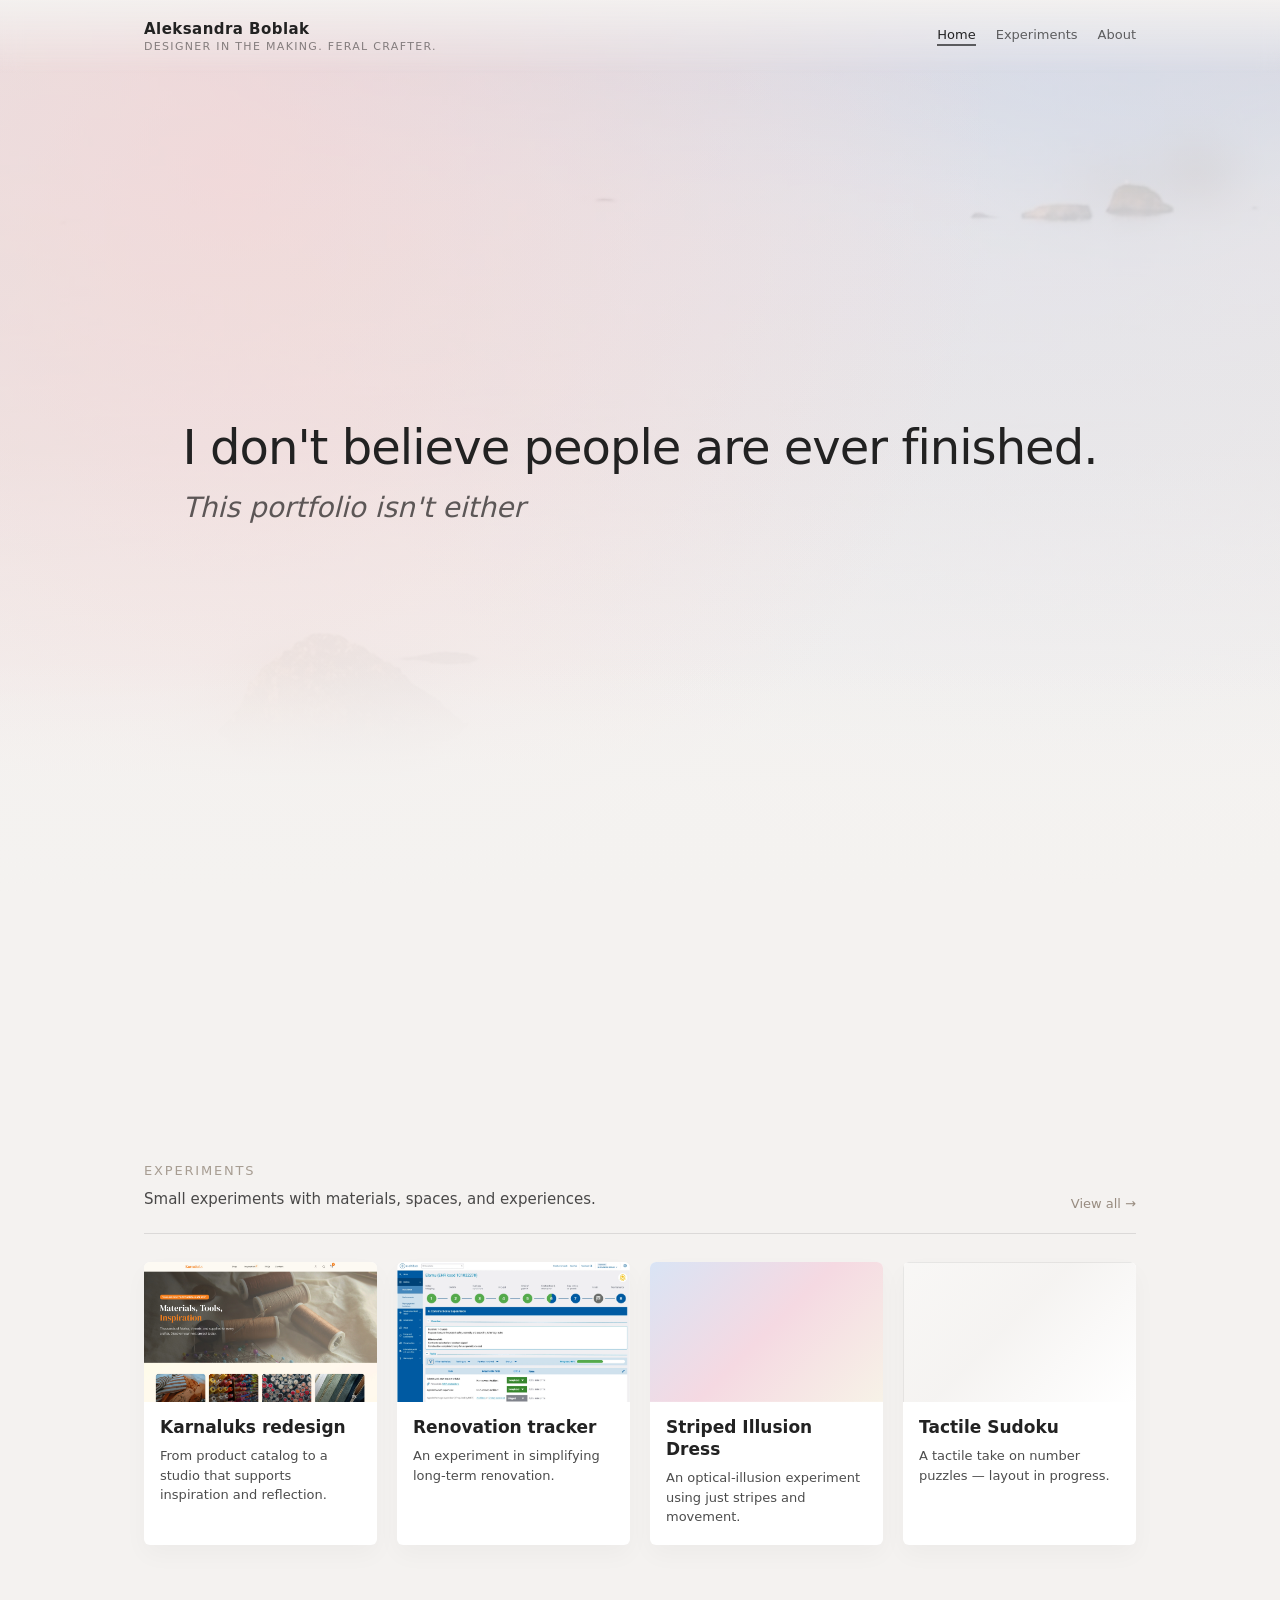
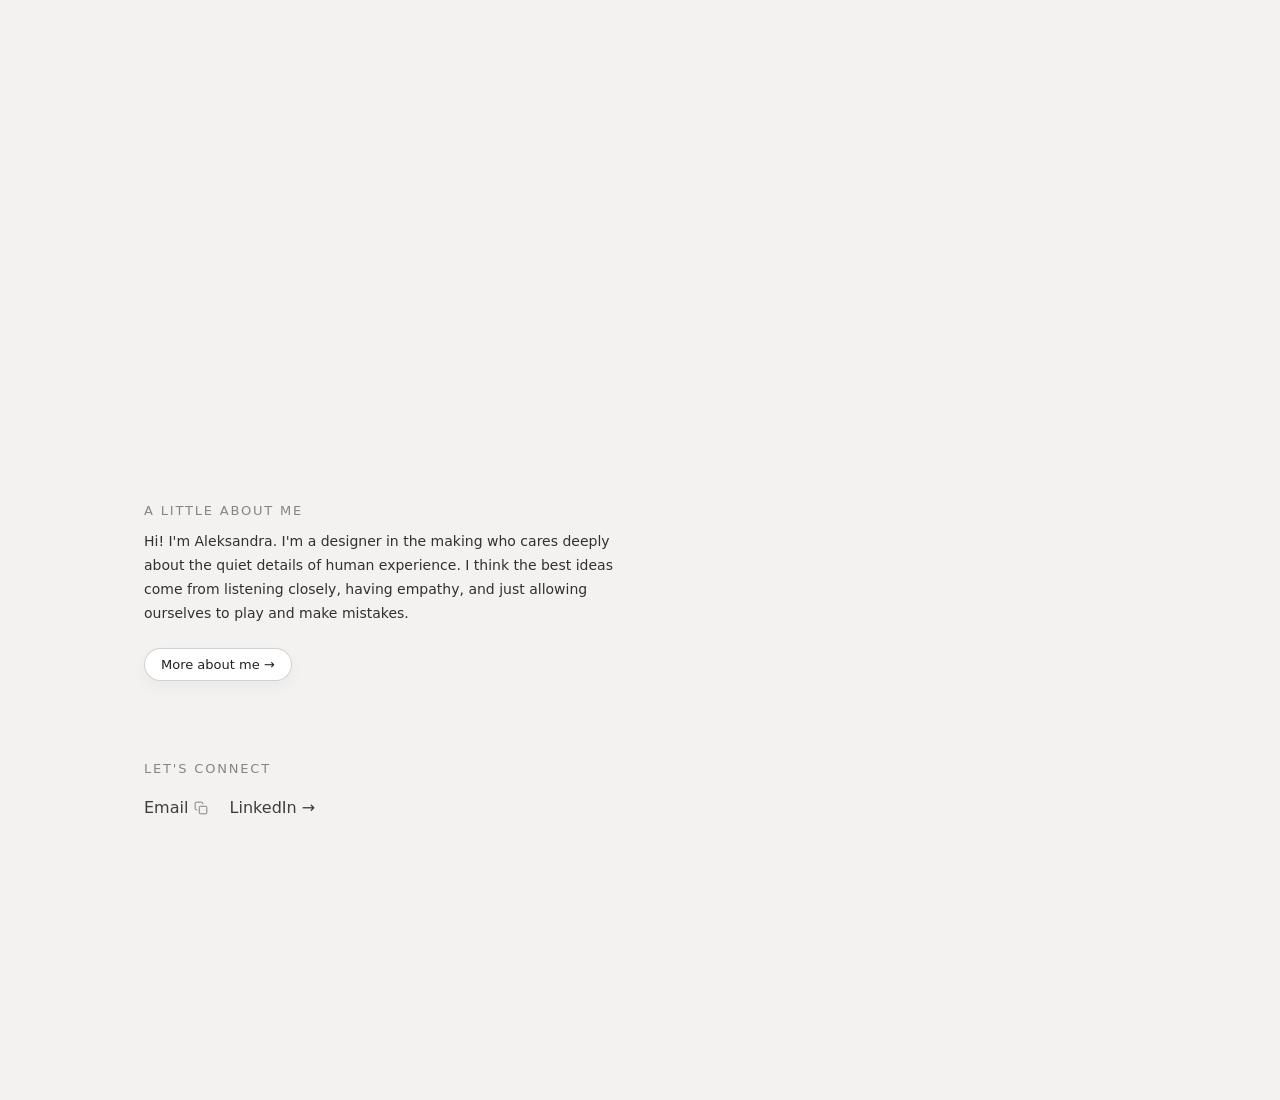
==== commit a5834bc6: "Refactor experiments page layout to enhance visual hierarchy and navigation; introduce editorial sty" ====
--- a/index.html
+++ b/index.html
@@ -80,10 +80,6 @@
                     From product catalog to a studio that supports inspiration and
                     reflection.
                   </p>
-                  <div class="card__folio">
-                    <span class="card__folio-name">Karnaluks</span>
-                    <span class="card__folio-num">01</span>
-                  </div>
                 </div>
               </a>
 
@@ -108,24 +104,16 @@
                   <p class="card__description">
                     An experiment in simplifying long-term renovation.
                   </p>
-                  <div class="card__folio">
-                    <span class="card__folio-name">Renovation</span>
-                    <span class="card__folio-num">02</span>
-                  </div>
                 </div>
               </a>
 
-              <article class="card">
+              <article class="card" hidden aria-hidden="true">
                 <div class="card__media card__media--placeholder"></div>
                 <div class="card__body">
                   <h3 class="card__title">Striped Illusion Dress</h3>
                   <p class="card__description">
                     An optical-illusion experiment using just stripes and movement.
                   </p>
-                  <div class="card__folio">
-                    <span class="card__folio-name">Illusion dress</span>
-                    <span class="card__folio-num">03</span>
-                  </div>
                 </div>
               </article>
 
@@ -142,10 +130,6 @@
                   <p class="card__description">
                     A tactile take on number puzzles — layout in progress.
                   </p>
-                  <div class="card__folio">
-                    <span class="card__folio-name">Sudoku</span>
-                    <span class="card__folio-num">04</span>
-                  </div>
                 </div>
               </a>
             </div>
--- a/styles.css
+++ b/styles.css
@@ -373,10 +373,15 @@
   object-position: top center;
 }
 
-/* kl_home_redesign.jpeg — crop thin left-edge artifact (home + experiments cards) */
+/* kl_home_redesign.jpeg — crop thin left-edge artifact (home + legacy experiments media) */
 .card__media--cover .card__media-img.media-kl-home-redesign,
 .experiments-item__media img.media-kl-home-redesign {
   object-position: 1.4% top center;
+}
+
+/* Experiments mag: keep horizontal nudge, bias vertical toward lower frame */
+.experiments-mag__crop img.media-kl-home-redesign {
+  object-position: 1.4% 52%;
 }
 
 .card__body {
@@ -504,31 +509,36 @@
   margin-bottom: clamp(16px, 2vh, 22px);
 }
 
-.tactile-sudoku-editorial__title + .case-study-project-index {
-  margin-top: 2px;
-  margin-bottom: 10px;
-}
-
-/* Experiments page — jump nav */
+/* Experiments — jump nav (inside spread: flat, editorial strip) */
 .experiments-subnav {
   position: sticky;
   top: var(--header-h);
   z-index: 5;
+  margin: 0 calc(-1 * var(--experiments-spread-pad-x, 24px));
+  padding: 10px var(--experiments-spread-pad-x, 24px) 14px;
+  border-bottom: 1px solid var(--editorial-rule);
+  background: linear-gradient(
+    to bottom,
+    rgba(255, 255, 255, 0.97) 0%,
+    rgba(255, 255, 255, 0.93) 65%,
+    rgba(255, 255, 255, 0.82) 100%
+  );
+  backdrop-filter: blur(10px);
+}
+
+.experiments-subnav__inner {
+  max-width: none;
   margin: 0;
   padding: 0;
-  background: linear-gradient(
-    to bottom,
-    rgba(244, 242, 240, 0.97) 0%,
-    rgba(244, 242, 240, 0.92) 70%,
-    rgba(244, 242, 240, 0)
-  );
-  backdrop-filter: blur(8px);
-}
-
-.experiments-subnav__inner {
-  max-width: 1040px;
-  margin: 0 auto;
-  padding: 16px 24px 20px;
+}
+
+.experiments-subnav__label {
+  margin: 0 0 8px;
+  font-size: 11px;
+  font-weight: 600;
+  letter-spacing: 0.14em;
+  text-transform: uppercase;
+  color: var(--editorial-eyebrow);
 }
 
 .experiments-subnav__list {
@@ -537,39 +547,51 @@
   list-style: none;
   display: flex;
   flex-wrap: wrap;
-  align-items: stretch;
-  justify-content: center;
-  gap: 8px 10px;
+  align-items: center;
+  justify-content: flex-start;
+  gap: 0 2px;
+}
+
+.experiments-subnav__list li {
+  display: inline-flex;
+  align-items: center;
+}
+
+.experiments-subnav__list li:not(:last-child)::after {
+  content: "";
+  display: block;
+  width: 1px;
+  height: 12px;
+  margin: 0 12px 0 14px;
+  background: var(--editorial-rule);
 }
 
 .experiments-subnav__link {
   display: inline-flex;
-  align-items: center;
-  gap: 8px;
-  padding: 10px 14px;
-  border-radius: 6px;
-  border: 1px solid rgba(0, 0, 0, 0.1);
-  background: var(--editorial-sheet-bg);
-  box-shadow: 0 4px 14px rgba(0, 0, 0, 0.04);
+  align-items: baseline;
+  gap: 7px;
+  padding: 5px 0;
+  border: 0;
+  border-radius: 0;
+  background: transparent;
+  box-shadow: none;
   font-size: 13px;
   font-weight: 500;
-  color: rgba(0, 0, 0, 0.72);
+  color: rgba(0, 0, 0, 0.68);
   text-decoration: none;
-  transition:
-    border-color 0.15s ease,
-    box-shadow 0.15s ease,
-    color 0.15s ease;
+  text-underline-offset: 3px;
+  transition: color 0.15s ease;
 }
 
 .experiments-subnav__link:hover {
-  border-color: rgba(143, 122, 94, 0.35);
   color: rgba(0, 0, 0, 0.88);
-  box-shadow: 0 6px 18px rgba(0, 0, 0, 0.06);
+  text-decoration: underline;
+  text-decoration-color: rgba(143, 122, 94, 0.45);
 }
 
 .experiments-subnav__link:focus-visible {
   outline: 2px solid rgba(0, 0, 0, 0.35);
-  outline-offset: 2px;
+  outline-offset: 3px;
 }
 
 .experiments-subnav__num {
@@ -780,16 +802,66 @@
   scroll-snap-stop: normal;
 }
 
-.about-page.experiments-page .experiments-hero .section__inner {
+.about-page.experiments-page .about-main .section__inner {
   border-top: 0;
+}
+
+/* One continuous “index” column (distinct from stacked case-study sheets) */
+.about-page.experiments-page .experiments-editorial-mag {
+  padding-left: clamp(16px, 4vw, 24px);
+  padding-right: clamp(16px, 4vw, 24px);
+  padding-bottom: clamp(36px, 5vh, 56px);
+}
+
+.about-page.experiments-page .experiments-spread {
+  --experiments-spread-pad-x: clamp(20px, 3vw, 32px);
+  max-width: min(1040px, 100%);
+  margin-left: auto;
+  margin-right: auto;
   margin-top: calc(var(--header-h) + 12px);
-  padding-top: clamp(16px, 2.2vh, 24px);
-  padding-bottom: clamp(20px, 3vh, 28px);
+  padding: clamp(22px, 3vw, 32px) var(--experiments-spread-pad-x)
+    clamp(18px, 2.5vw, 28px);
   background: var(--editorial-sheet-bg);
   border-radius: 2px;
   box-shadow: var(--editorial-sheet-shadow);
-  padding-left: clamp(22px, 3vw, 36px);
-  padding-right: clamp(22px, 3vw, 36px);
+  overflow: visible;
+}
+
+.about-page.experiments-page .experiments-spread .section {
+  background: transparent;
+  padding-top: 0;
+  padding-bottom: 0;
+}
+
+.about-page.experiments-page .experiments-spread .experiments-hero .section__inner {
+  border-top: 0;
+  margin-top: 0;
+  padding: 0 0 clamp(14px, 2vh, 20px) 0;
+  max-width: none;
+  margin-inline: 0;
+  background: transparent;
+  box-shadow: none;
+  border-radius: 0;
+}
+
+.about-page.experiments-page .experiments-spread .experiments-hero .editorial-rule {
+  display: none;
+}
+
+.about-page.experiments-page .experiments-spread .experiments-item .section__inner {
+  padding: 0;
+  max-width: none;
+  margin-inline: 0;
+}
+
+.about-page.experiments-page .experiments-spread .experiments-item + .experiments-item .experiments-item__sheet {
+  border-top: 1px solid var(--editorial-rule);
+}
+
+.about-page.experiments-page .experiments-spread .experiments-item__sheet {
+  background: transparent;
+  box-shadow: none;
+  border-radius: 0;
 }
 
 .about-page.experiments-page .experiments-hero__eyebrow {
@@ -816,21 +888,13 @@
   padding: clamp(14px, 2.2vw, 20px) clamp(14px, 2vw, 20px) clamp(16px, 2.2vw, 22px);
 }
 
-.experiments-item__folio {
-  margin-top: 1.1rem;
-  padding-top: 0.85rem;
-}
-
-.experiments-item__folio .editorial-folio__num {
-  font-variant-numeric: tabular-nums;
-}
-
 .experiments-page .experiment-tag {
   border-color: rgba(143, 122, 94, 0.22);
 }
 
 .experiments-page .experiments-item {
   scroll-margin-top: calc(var(--header-h) + 64px);
+  overflow: visible;
 }
 
 .experiments-item__inner {
@@ -969,6 +1033,131 @@
 
 .experiments-item__case-meta.case-study-meta {
   margin: 6px 0 16px;
+}
+
+/* Experiments — editorial row: compact visual + copy, index top-left */
+.about-page.experiments-page .experiments-editorial-mag .experiments-item__inner {
+  max-width: min(1040px, 100%);
+  overflow: visible;
+}
+
+.experiments-item__sheet.experiments-mag {
+  position: relative;
+  overflow: visible;
+  /* Left: inner margin inside the white card so half the index (translateX -50%) sits on white, not on the image */
+  padding-top: clamp(18px, 2.5vw, 28px);
+  padding-right: clamp(16px, 2.4vw, 28px);
+  padding-bottom: clamp(22px, 3vw, 34px);
+  padding-left: clamp(52px, 8.5vw, 92px);
+}
+
+.experiments-mag__grid {
+  display: grid;
+  grid-template-columns: minmax(0, 0.58fr) minmax(0, 1fr);
+  gap: clamp(20px, 3.5vw, 44px);
+  align-items: start;
+}
+
+.experiments-mag__visual {
+  min-width: 0;
+}
+
+.experiments-mag__frame {
+  position: relative;
+  display: block;
+  width: fit-content;
+  max-width: 100%;
+}
+
+.experiments-mag__frame--link {
+  color: inherit;
+  text-decoration: none;
+  transition: transform 0.2s ease, box-shadow 0.2s ease;
+}
+
+.experiments-mag__frame--link:hover .experiments-mag__crop {
+  box-shadow: 0 16px 48px rgba(0, 0, 0, 0.08);
+}
+
+.experiments-mag__frame--link:hover {
+  transform: translateY(-2px);
+}
+
+.experiments-mag__frame--link:focus-visible {
+  outline: 2px solid rgba(0, 0, 0, 0.35);
+  outline-offset: 4px;
+}
+
+.experiments-mag__crop {
+  position: relative;
+  overflow: hidden;
+  border-radius: 8px;
+  background: rgba(0, 0, 0, 0.04);
+  box-shadow: 0 12px 40px rgba(0, 0, 0, 0.05);
+  width: 100%;
+  transition: box-shadow 0.22s ease;
+}
+
+.experiments-mag__crop img {
+  display: block;
+  width: 100%;
+  height: 100%;
+  object-fit: cover;
+  /* Slightly below center so taller crops reveal more of the lower image */
+  object-position: 50% 48%;
+}
+
+.experiments-mag__crop--landscape-compact {
+  aspect-ratio: 4 / 3;
+  max-height: min(52vh, 420px);
+  max-width: min(100%, 640px);
+}
+
+.experiments-mag__crop--placeholder {
+  min-height: min(44vh, 360px);
+  background-image: linear-gradient(
+    135deg,
+    #d9e4f5 0%,
+    #f5d9e2 50%,
+    #f7f2e7 100%
+  );
+}
+
+/* Straddle outer edge of experiments spread (half in page gutter, half on white) */
+.experiments-mag__index {
+  position: absolute;
+  z-index: 2;
+  left: 0;
+  top: 0;
+  transform: none;
+  font-size: clamp(2.75rem, 6.5vw, 5.25rem);
+  font-weight: 600;
+  letter-spacing: -0.04em;
+  line-height: 0.78;
+  color: var(--editorial-accent);
+  font-variant-numeric: tabular-nums;
+  pointer-events: none;
+  text-shadow:
+    0 0 1px rgba(255, 255, 255, 0.95),
+    0 1px 0 rgba(255, 255, 255, 0.85);
+}
+
+@media (max-width: 720px) {
+  .experiments-mag__grid {
+    grid-template-columns: 1fr;
+  }
+
+  .experiments-item__sheet.experiments-mag {
+    padding-left: clamp(40px, 11vw, 64px);
+  }
+
+  .experiments-mag__frame {
+    width: 100%;
+  }
+
+  .experiments-mag__crop--landscape-compact {
+    max-width: 100%;
+  }
 }
 
 .about-page:not(.case-study-page):not(.experiments-page) {
@@ -1243,7 +1432,7 @@
   border-top-color: rgba(143, 122, 94, 0.18);
 }
 
-/* Renovation — editorial treatment on hero only; below matches pre-editorial */
+/* Renovation — hero on page bg; body on shared case-study-sheet-stack */
 .case-study-page.case-study-page--reno-plain:not(.tactile-sudoku-page) .section__eyebrow {
   color: rgba(0, 0, 0, 0.45);
 }
@@ -1253,19 +1442,63 @@
   padding-top: 3.25rem;
 }
 
-/* Karnaluks — hero on page background only; one continuous white column below (like Sudoku) */
-.case-study-page--karnaluks .case-study-intro-panel .case-study-hero .section__inner {
+/* First screen: full-viewport intro (title, overview, tags) on page background — all case studies */
+.case-study-page .case-study-intro-panel {
+  min-height: 100vh;
+  min-height: 100dvh;
+  display: flex;
+  flex-direction: column;
+  justify-content: center;
+  padding-block: clamp(8px, 3vh, 32px);
+  box-sizing: border-box;
+}
+
+.case-study-page .case-study-intro-panel > .section {
+  flex-shrink: 0;
+}
+
+.case-study-page .case-study-intro-panel .case-study-hero {
+  padding-top: 0;
+  padding-bottom: 0;
+}
+
+.case-study-page .case-study-intro-panel .case-study-hero .section__inner {
   background: transparent;
   box-shadow: none;
   border-radius: 0;
-}
-
-.case-study-page--karnaluks .case-study-intro-panel .case-study-hero .case-study-meta {
+  padding-left: clamp(22px, 3vw, 36px);
+  padding-right: clamp(22px, 3vw, 36px);
+  padding-top: clamp(14px, 2.5vh, 24px);
+  padding-bottom: clamp(12px, 3vh, 36px);
+}
+
+.case-study-page .case-study-intro-panel .case-study-hero .case-study-meta {
   border-bottom: 0;
   padding-bottom: 0;
 }
 
-.case-study-page--karnaluks .karnaluks-white-stack {
+.case-study-page .case-study-intro-panel .case-study-hero .about-title {
+  margin-bottom: clamp(20px, 3.5vh, 36px);
+}
+
+.case-study-page .case-study-intro-panel .case-study-hero .case-study-lede {
+  line-height: 1.62;
+  max-width: 42rem;
+}
+
+.case-study-hero-tags.experiment-tags {
+  margin-top: 1.35rem;
+}
+
+.case-study-hero-tags + .case-study-meta {
+  margin-top: 1.1rem;
+}
+
+.case-study-page .case-study-hero-tags .experiment-tag {
+  border-color: rgba(143, 122, 94, 0.22);
+}
+
+.case-study-sheet-stack {
   max-width: 1040px;
   margin: 0 auto 48px;
   padding: 0 clamp(22px, 3vw, 36px) clamp(4px, 1vh, 12px);
@@ -1275,26 +1508,26 @@
   border-radius: 2px;
 }
 
-.case-study-page--karnaluks .karnaluks-white-stack > .section {
+.case-study-sheet-stack > .section {
   padding-top: 0;
   padding-bottom: 0;
   background: transparent;
 }
 
-.case-study-page--karnaluks .karnaluks-white-stack > .section .section__inner {
+.case-study-sheet-stack > .section .section__inner {
   padding-top: clamp(28px, 3vh, 40px);
   padding-bottom: clamp(28px, 3vh, 40px);
 }
 
-.case-study-page--karnaluks .karnaluks-white-stack > .section:first-child .section__inner {
+.case-study-sheet-stack > .section:first-child .section__inner {
   padding-top: clamp(32px, 3.5vh, 44px);
 }
 
-.case-study-page--karnaluks .karnaluks-white-stack > .section:not(:first-child) .section__inner {
+.case-study-sheet-stack > .section:not(:first-child) .section__inner {
   border-top: 1px solid rgba(0, 0, 0, 0.07);
 }
 
-.case-study-page--karnaluks .karnaluks-white-stack > .case-study-designed > .section__inner {
+.case-study-page--karnaluks .case-study-sheet-stack > .case-study-designed > .section__inner {
   flex: 1;
   display: flex;
   flex-direction: column;
@@ -1303,40 +1536,6 @@
   border-radius: 0;
   padding-left: 0;
   padding-right: 0;
-}
-
-/* Karnaluks case study — intro fills first viewport; What I designed on the next */
-.case-study-page--karnaluks .case-study-intro-panel {
-  min-height: 100vh;
-  min-height: 100dvh;
-  display: flex;
-  flex-direction: column;
-  justify-content: center;
-  padding-block: clamp(8px, 3vh, 32px);
-  box-sizing: border-box;
-}
-
-.case-study-page--karnaluks .case-study-intro-panel > .section {
-  flex-shrink: 0;
-}
-
-.case-study-page--karnaluks .case-study-intro-panel .case-study-hero {
-  padding-top: 0;
-  padding-bottom: 0;
-}
-
-.case-study-page--karnaluks .case-study-intro-panel .case-study-hero .section__inner {
-  padding-top: clamp(14px, 2.5vh, 24px);
-  padding-bottom: clamp(12px, 3vh, 36px);
-}
-
-.case-study-page--karnaluks .case-study-intro-panel .case-study-hero .about-title {
-  margin-bottom: clamp(20px, 3.5vh, 36px);
-}
-
-.case-study-page--karnaluks .case-study-intro-panel .case-study-hero .case-study-lede {
-  line-height: 1.62;
-  max-width: 42rem;
 }
 
 .case-study-page--karnaluks .case-study-designed {
@@ -1652,13 +1851,12 @@
 /* Karnaluks — expandable process: airy blocks, 2-col + cards + tabs */
 .case-study-process-block {
   margin-top: 0;
-  padding-top: 2.75rem;
-  border-top: 1px solid rgba(0, 0, 0, 0.08);
+  padding-top: 2.5rem;
+  border-top: none;
 }
 
 .case-study-more__body > .case-study-process-block:first-child {
   padding-top: 0;
-  border-top: 0;
 }
 
 .case-study-process-block__subeyebrow {
@@ -1773,7 +1971,16 @@
 /* Tab mockups: fixed viewport matches InspirationFirst.png (1438×1362); smaller assets letterbox inside */
 .case-study-process-block__figure--process-moves {
   align-self: start;
+  display: flex;
+  flex-direction: column;
+  width: fit-content;
+  max-width: 100%;
+}
+
+.case-study-process-block__figure--process-moves .case-study-process-placeholder__caption {
   width: 100%;
+  text-align: right;
+  box-sizing: border-box;
 }
 
 .process-move-visual-frame {
@@ -1966,13 +2173,8 @@
 
 @media (min-width: 720px) {
   .case-study-process-compare {
-    gap: 0;
     column-gap: clamp(28px, 4vw, 48px);
-  }
-
-  .case-study-process-compare__col:first-child {
-    padding-right: clamp(20px, 3vw, 36px);
-    border-right: 1px solid rgba(0, 0, 0, 0.08);
+    row-gap: clamp(20px, 3vw, 32px);
   }
 }
 
@@ -2029,12 +2231,18 @@
   border-top: 0;
 }
 
-.case-study-page--karnaluks .karnaluks-white-stack > section:has(.case-study-key-idea) {
+.case-study-page--karnaluks .case-study-sheet-stack > section:has(.case-study-key-idea) {
   padding-top: 0;
 }
 
 .case-study-page--karnaluks .case-study-key-idea {
   margin-top: 0.65rem;
+}
+
+/* One rule line only: section__inner border; drop duplicate key-idea top border */
+.case-study-page--karnaluks .case-study-sheet-stack .case-study-key-idea {
+  border-top: 0;
+  padding-top: 2rem;
 }
 
 .case-study-key-idea .section__eyebrow {
@@ -2100,7 +2308,7 @@
     padding-bottom: 28px;
   }
 
-  .case-study-page--karnaluks .case-study-intro-panel .case-study-hero .section__inner {
+  .case-study-page .case-study-intro-panel .case-study-hero .section__inner {
     padding-top: clamp(10px, 2vh, 18px);
   }
 
@@ -2119,6 +2327,11 @@
     padding-bottom: 32px;
   }
 
+  .about-page.experiments-page .experiments-spread .section {
+    padding-top: 0;
+    padding-bottom: 0;
+  }
+
   .about-title {
     font-size: clamp(34px, 9vw, 44px);
   }
@@ -2132,10 +2345,6 @@
 /* Tactile Sudoku — editorial spread (site typography, magazine-inspired grid) */
 .tactile-sudoku-page {
   --tactile-cell-shadow: 0 1px 0 rgba(0, 0, 0, 0.04), 0 2px 8px rgba(0, 0, 0, 0.04);
-}
-
-.tactile-sudoku-page .tactile-sudoku-editorial__masthead .section__inner {
-  border-top: 0;
 }
 
 .tactile-sudoku-editorial__sheet {
@@ -2148,23 +2357,6 @@
 .tactile-sudoku-page .tactile-sudoku-editorial__body-section .section__inner {
   border-top: 1px solid rgba(0, 0, 0, 0.06);
   padding-top: clamp(28px, 4vw, 40px);
-}
-
-.tactile-sudoku-editorial__kicker {
-  margin-bottom: 12px;
-}
-
-.tactile-sudoku-editorial__title {
-  margin-bottom: 14px;
-}
-
-.tactile-sudoku-editorial__issue {
-  display: block;
-  margin-top: 6px;
-  font-size: clamp(22px, 3vw, 30px);
-  font-weight: 500;
-  letter-spacing: 0.02em;
-  color: var(--editorial-accent);
 }
 
 .tactile-sudoku-editorial__rule {
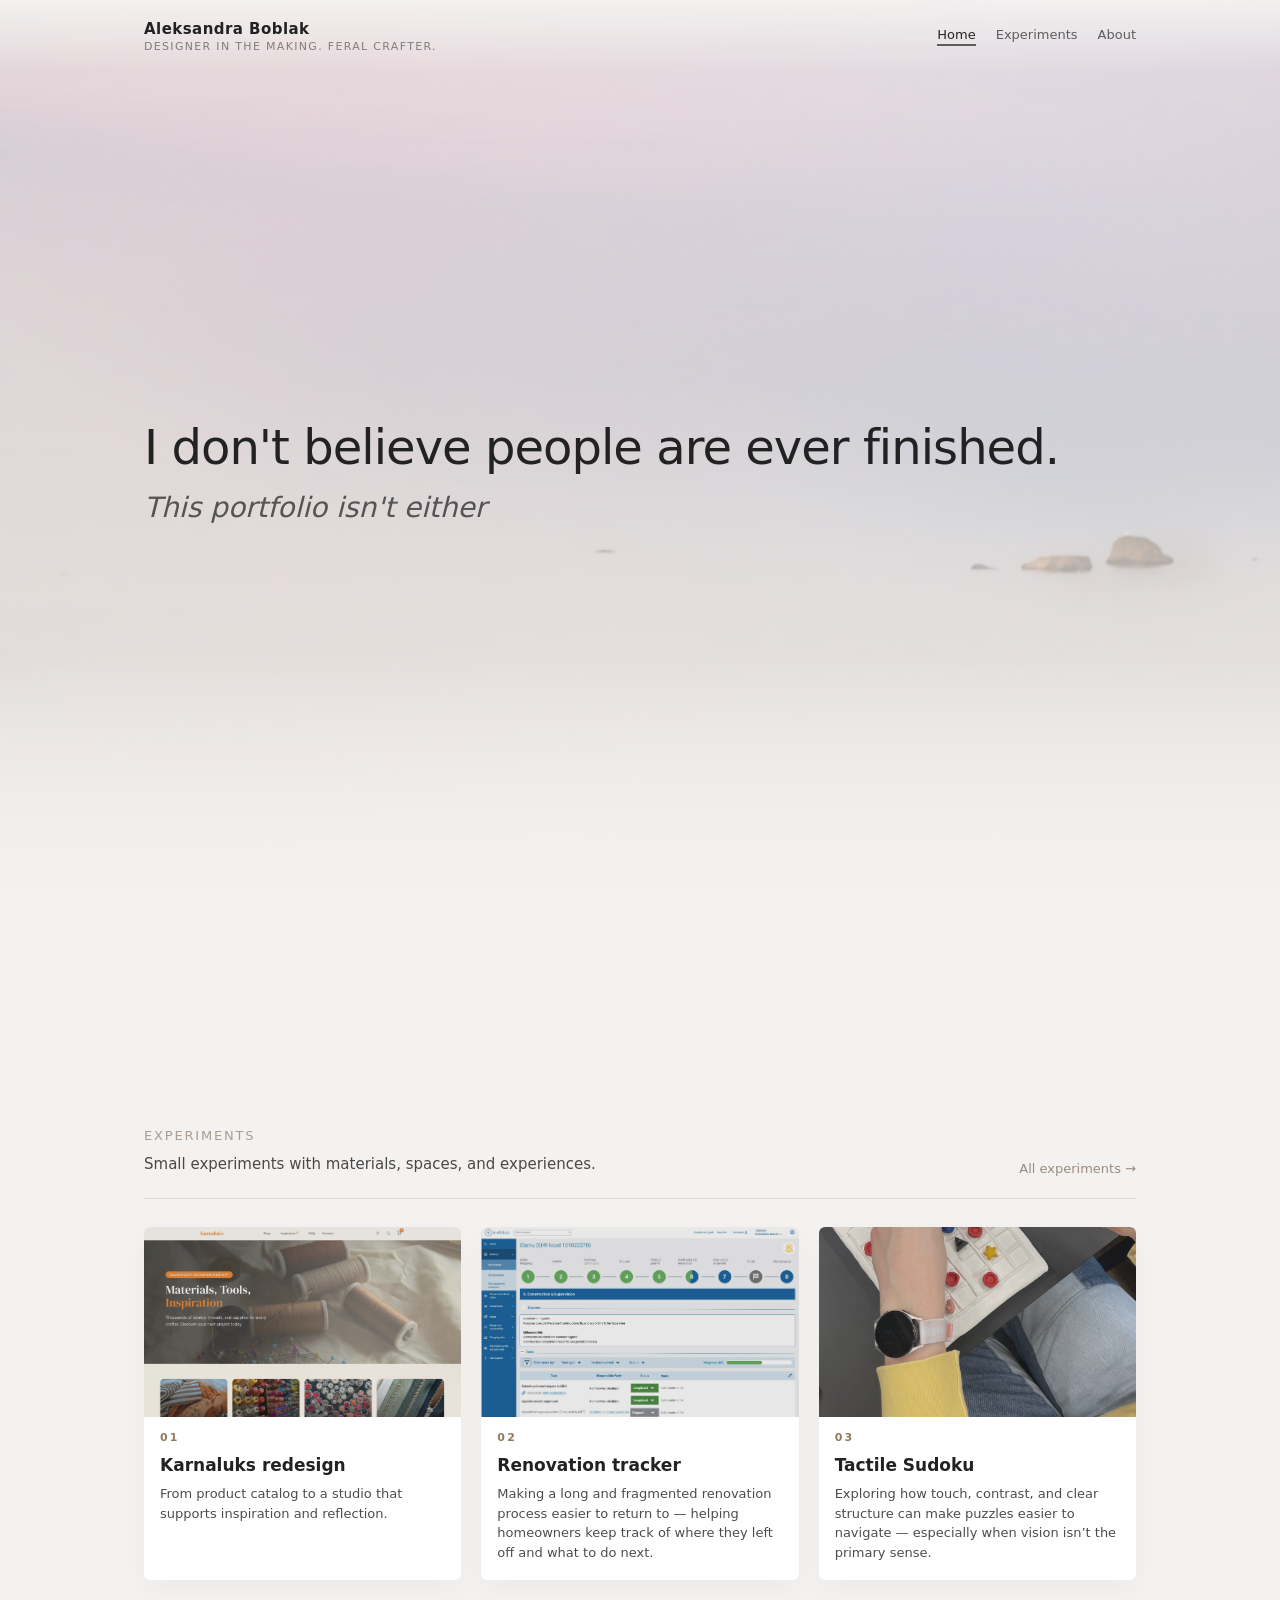
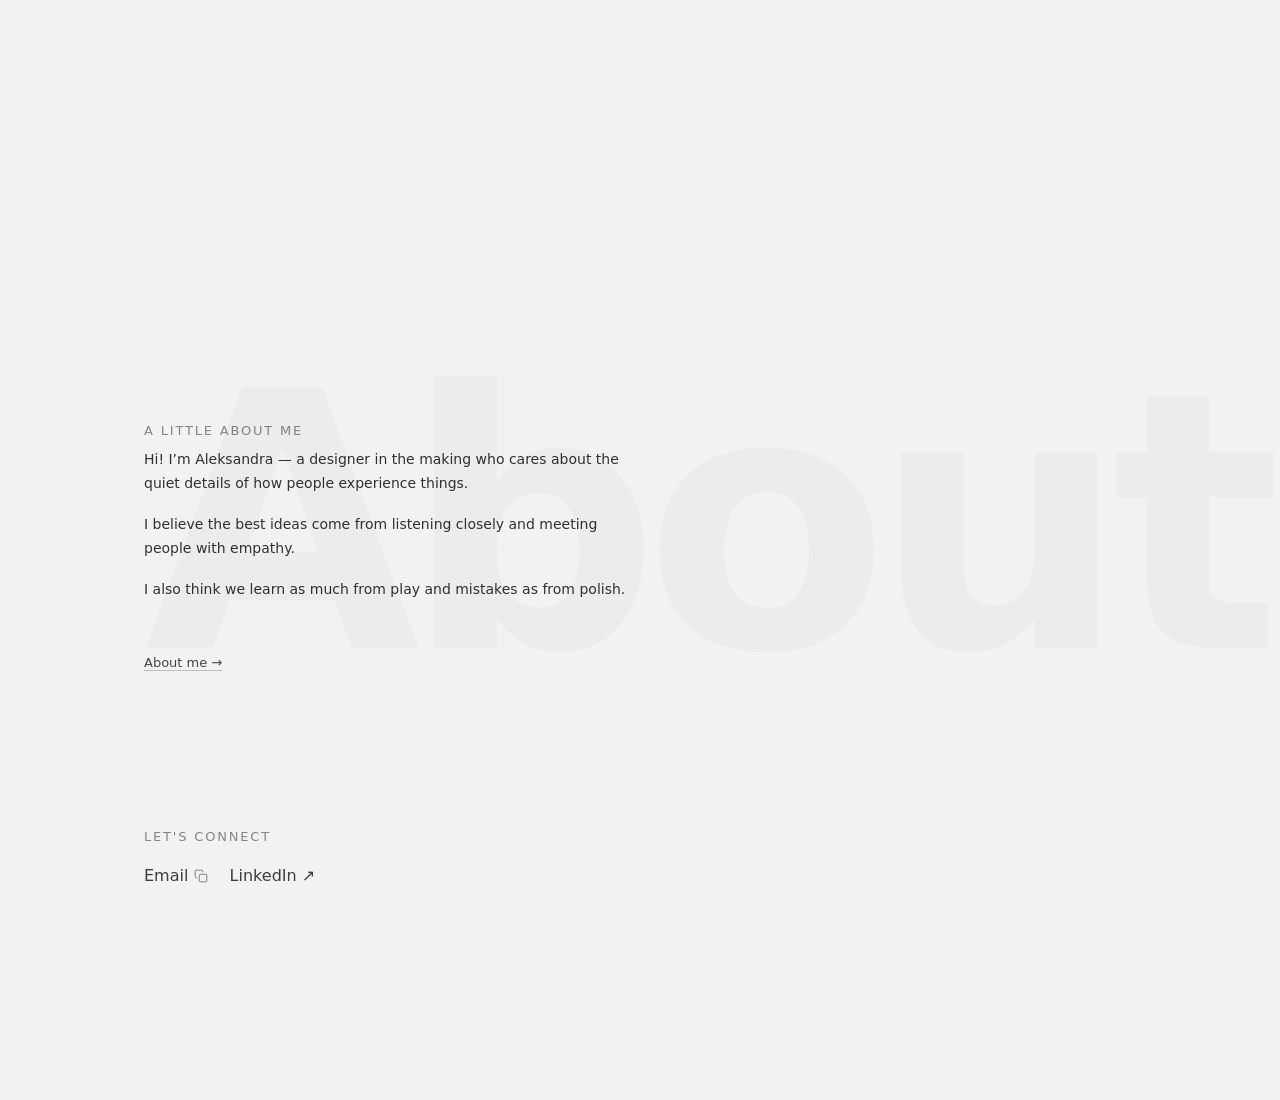
==== commit 0f5ea597: "Refactor 'About' and 'Experiments' pages to enhance layout and visual hierarchy; update case study p" ====
--- a/index.html
+++ b/index.html
@@ -54,7 +54,7 @@
                   Small experiments with materials, spaces, and experiences.
                 </p>
               </div>
-              <a href="experiments.html" class="section__view-all">View all →</a>
+              <a href="experiments.html" class="section__view-all">All experiments →</a>
             </div>
 
             <div class="cards">
@@ -75,6 +75,7 @@
                   />
                 </div>
                 <div class="card__body">
+                  <span class="card__index" aria-hidden="true">01</span>
                   <h3 class="card__title">Karnaluks redesign</h3>
                   <p class="card__description">
                     From product catalog to a studio that supports inspiration and
@@ -100,35 +101,38 @@
                   />
                 </div>
                 <div class="card__body">
+                  <span class="card__index" aria-hidden="true">02</span>
                   <h3 class="card__title">Renovation tracker</h3>
                   <p class="card__description">
-                    An experiment in simplifying long-term renovation.
+                    Making a long and fragmented renovation process easier to return to
+                    — helping homeowners keep track of where they left off and what to do
+                    next.
                   </p>
                 </div>
               </a>
-
-              <article class="card" hidden aria-hidden="true">
-                <div class="card__media card__media--placeholder"></div>
-                <div class="card__body">
-                  <h3 class="card__title">Striped Illusion Dress</h3>
-                  <p class="card__description">
-                    An optical-illusion experiment using just stripes and movement.
-                  </p>
-                </div>
-              </article>
 
               <a
                 href="tactile-sudoku.html"
                 class="card card--link"
-                aria-label="Tactile Sudoku — open layout preview"
+                aria-label="Tactile Sudoku — open project"
               >
                 <div class="card__media card__media--cover">
-                  <div class="editorial-grid-teaser" aria-hidden="true"></div>
+                  <img
+                    class="card__media-img media-sudoku-hands"
+                    src="assets/sudokuHands.webp"
+                    alt="Hands interacting with a tactile Sudoku board"
+                    width="2048"
+                    height="3641"
+                    loading="lazy"
+                    decoding="async"
+                  />
                 </div>
                 <div class="card__body">
+                  <span class="card__index" aria-hidden="true">03</span>
                   <h3 class="card__title">Tactile Sudoku</h3>
                   <p class="card__description">
-                    A tactile take on number puzzles — layout in progress.
+                    Exploring how touch, contrast, and clear structure can make puzzles
+                    easier to navigate — especially when vision isn’t the primary sense.
                   </p>
                 </div>
               </a>
@@ -137,17 +141,30 @@
         </section>
 
         <section class="section section--about snap-section">
-          <div class="section__inner">
+          <div class="section__inner section__inner--about">
             <div class="about-stack">
-              <div class="about-content">
-                <p class="section__eyebrow">A LITTLE ABOUT ME</p>
-                <p class="section__body-copy">
-                  Hi! I'm Aleksandra. I'm a designer in the making who cares deeply
-                  about the quiet details of human experience. I think the best
-                  ideas come from listening closely, having empathy, and just
-                  allowing ourselves to play and make mistakes.
-                </p>
-                <a href="about.html" class="button-link">More about me →</a>
+              <div class="about-bg-anchor">
+                <span class="about-bg-word" aria-hidden="true">About</span>
+                <div class="about-content">
+                  <p class="section__eyebrow">A LITTLE ABOUT ME</p>
+                  <div class="about-paragraphs">
+                    <p class="section__body-copy">
+                      Hi! I’m Aleksandra — a designer in the making who cares about the
+                      quiet details of how people experience things.
+                    </p>
+                    <p class="section__body-copy">
+                      I believe the best ideas come from listening closely and meeting
+                      people with empathy.
+                    </p>
+                    <p class="section__body-copy">
+                      I also think we learn as much from play and mistakes as from polish.
+                    </p>
+                  </div>
+                </div>
+              </div>
+
+              <div class="about-cta">
+                <a href="about.html" class="link">About me →</a>
               </div>
 
               <div class="about-connect">
@@ -185,7 +202,7 @@
                       />
                     </svg>
                   </a>
-                  <a href="#" class="footer-link">LinkedIn →</a>
+                  <a href="#" class="footer-link">LinkedIn ↗</a>
                 </div>
               </div>
             </div>
--- a/styles.css
+++ b/styles.css
@@ -13,6 +13,9 @@
 :root {
   --page-bg: #f4f2f0;
   --header-h: 72px;
+  /* Align main text column with hero headline (“I don’t believe…”) */
+  --content-max: 1040px;
+  --content-pad-x: 24px;
   /* Editorial sprinkles (experiments + case studies) */
   --editorial-accent: #8f7a5e;
   --editorial-sheet-bg: #ffffff;
@@ -92,9 +95,9 @@
 }
 
 .site-header__inner {
-  max-width: 1040px;
+  max-width: var(--content-max);
   margin: 0 auto;
-  padding: 20px 24px;
+  padding: 20px var(--content-pad-x);
   display: flex;
   align-items: center;
   justify-content: space-between;
@@ -189,8 +192,8 @@
   background: linear-gradient(
     to bottom,
     rgba(244, 242, 240, 0),
-    rgba(244, 242, 240, 0.85),
-    rgba(244, 242, 240, 1)
+    rgba(244, 242, 240, 0.45),
+    rgba(244, 242, 240, 0.88)
   );
   z-index: 2;
   pointer-events: none;
@@ -202,7 +205,7 @@
   overflow: hidden;
   background-image: url("assets/hero-sky.webp");
   background-size: cover;
-  background-position: center bottom;
+  background-position: center 25%;
   z-index: 0;
 }
 
@@ -211,15 +214,15 @@
   position: absolute;
   inset: 0;
   background:
-    radial-gradient(circle at 18% 18%, rgba(248, 208, 210, 0.55), transparent 60%),
-    radial-gradient(circle at 82% 10%, rgba(212, 224, 246, 0.35), transparent 60%),
-    linear-gradient(to bottom, rgba(255, 255, 255, 0.35), rgba(244, 242, 240, 0.92)),
+    radial-gradient(circle at 18% 18%, rgba(248, 208, 210, 0.22), transparent 58%),
+    radial-gradient(circle at 82% 12%, rgba(212, 224, 246, 0.16), transparent 55%),
+    linear-gradient(to bottom, rgba(255, 255, 255, 0.12), rgba(244, 242, 240, 0.38)),
     linear-gradient(
       to bottom,
-      rgba(244, 242, 240, 0) 50%,
-      rgba(244, 242, 240, 0.55) 74%,
-      rgba(244, 242, 240, 0.92) 88%,
-      rgba(244, 242, 240, 1) 100%
+      rgba(244, 242, 240, 0) 42%,
+      rgba(244, 242, 240, 0.18) 72%,
+      rgba(244, 242, 240, 0.55) 88%,
+      rgba(244, 242, 240, 0.82) 100%
     );
   z-index: 1;
   pointer-events: none;
@@ -231,18 +234,20 @@
   inset: 0;
   background-image: url("assets/hero-sky.webp");
   background-size: cover;
-  background-position: center bottom;
-  opacity: 0.55;
-  filter: blur(22px) brightness(1.15) saturate(1.2) contrast(0.98);
-  transform: scale(1.12);
+  background-position: center 25%;
+  opacity: 0.28;
+  filter: blur(18px) brightness(1.06) saturate(1.08) contrast(1);
+  transform: scale(1.08);
 }
 
 .hero__content {
   position: relative;
   z-index: 3;
-  max-width: 1040px;
+  width: 100%;
+  max-width: var(--content-max);
   margin: 0 auto;
-  padding: calc(var(--header-h) + 56px) 24px 80px;
+  padding: calc(var(--header-h) + 56px) var(--content-pad-x) 80px;
+  box-sizing: border-box;
 }
 
 .hero__headline {
@@ -265,9 +270,11 @@
 }
 
 .section__inner {
-  max-width: 1040px;
+  width: 100%;
+  max-width: var(--content-max);
   margin: 0 auto;
-  padding: 48px 24px 40px;
+  padding: 48px var(--content-pad-x) 40px;
+  box-sizing: border-box;
 }
 
 .section--experiments {
@@ -290,6 +297,11 @@
   color: rgba(0, 0, 0, 0.45);
 }
 
+h2.section__eyebrow {
+  font-weight: inherit;
+  line-height: inherit;
+}
+
 .section__subtitle {
   margin: 0;
   font-size: 15px;
@@ -309,7 +321,7 @@
 }
 
 .section--experiments-editorial .cards {
-  grid-template-columns: repeat(4, minmax(0, 1fr));
+  grid-template-columns: repeat(3, minmax(0, 1fr));
 }
 
 @media (max-width: 1100px) {
@@ -330,11 +342,6 @@
 a.card--link {
   text-decoration: none;
   color: inherit;
-  transition: box-shadow 0.2s ease;
-}
-
-a.card--link:hover {
-  box-shadow: 0 14px 32px rgba(0, 0, 0, 0.06);
 }
 
 a.card--link:focus-visible {
@@ -371,12 +378,36 @@
   height: 100%;
   object-fit: cover;
   object-position: top center;
+  transition: filter 0.22s ease, opacity 0.22s ease;
+}
+
+/* Case study cards on home: calmer image by default; full color on hover/focus */
+a.card--link .card__media--cover .card__media-img {
+  filter: brightness(0.9) saturate(0.88);
+  opacity: 0.92;
+}
+
+a.card--link:hover .card__media--cover .card__media-img,
+a.card--link:focus-visible .card__media--cover .card__media-img {
+  filter: none;
+  opacity: 1;
+}
+
+@media (prefers-reduced-motion: reduce) {
+  .card__media--cover .card__media-img {
+    transition: none;
+  }
 }
 
 /* kl_home_redesign.jpeg — crop thin left-edge artifact (home + legacy experiments media) */
 .card__media--cover .card__media-img.media-kl-home-redesign,
 .experiments-item__media img.media-kl-home-redesign {
   object-position: 1.4% top center;
+}
+
+/* sudokuHands.webp — portrait in 5:3 crop: shift focal point down so hands stay visible */
+.card__media--cover .card__media-img.media-sudoku-hands {
+  object-position: center 70%;
 }
 
 /* Experiments mag: keep horizontal nudge, bias vertical toward lower frame */
@@ -447,6 +478,16 @@
   color: var(--editorial-accent);
 }
 
+.section--experiments-editorial .card__index {
+  display: block;
+  margin: 0 0 10px;
+  font-size: 11px;
+  font-weight: 600;
+  letter-spacing: 0.2em;
+  color: var(--editorial-accent);
+  font-variant-numeric: tabular-nums;
+}
+
 /* Shared editorial utilities */
 .editorial-rule {
   height: 1px;
@@ -509,105 +550,23 @@
   margin-bottom: clamp(16px, 2vh, 22px);
 }
 
-/* Experiments — jump nav (inside spread: flat, editorial strip) */
-.experiments-subnav {
-  position: sticky;
-  top: var(--header-h);
-  z-index: 5;
-  margin: 0 calc(-1 * var(--experiments-spread-pad-x, 24px));
-  padding: 10px var(--experiments-spread-pad-x, 24px) 14px;
-  border-bottom: 1px solid var(--editorial-rule);
-  background: linear-gradient(
-    to bottom,
-    rgba(255, 255, 255, 0.97) 0%,
-    rgba(255, 255, 255, 0.93) 65%,
-    rgba(255, 255, 255, 0.82) 100%
-  );
-  backdrop-filter: blur(10px);
-}
-
-.experiments-subnav__inner {
-  max-width: none;
-  margin: 0;
-  padding: 0;
-}
-
-.experiments-subnav__label {
-  margin: 0 0 8px;
-  font-size: 11px;
-  font-weight: 600;
-  letter-spacing: 0.14em;
-  text-transform: uppercase;
-  color: var(--editorial-eyebrow);
-}
-
-.experiments-subnav__list {
-  margin: 0;
-  padding: 0;
-  list-style: none;
-  display: flex;
-  flex-wrap: wrap;
-  align-items: center;
-  justify-content: flex-start;
-  gap: 0 2px;
-}
-
-.experiments-subnav__list li {
-  display: inline-flex;
-  align-items: center;
-}
-
-.experiments-subnav__list li:not(:last-child)::after {
-  content: "";
-  display: block;
-  width: 1px;
-  height: 12px;
-  margin: 0 12px 0 14px;
-  background: var(--editorial-rule);
-}
-
-.experiments-subnav__link {
-  display: inline-flex;
-  align-items: baseline;
-  gap: 7px;
-  padding: 5px 0;
-  border: 0;
-  border-radius: 0;
-  background: transparent;
-  box-shadow: none;
-  font-size: 13px;
-  font-weight: 500;
-  color: rgba(0, 0, 0, 0.68);
-  text-decoration: none;
-  text-underline-offset: 3px;
-  transition: color 0.15s ease;
-}
-
-.experiments-subnav__link:hover {
-  color: rgba(0, 0, 0, 0.88);
-  text-decoration: underline;
-  text-decoration-color: rgba(143, 122, 94, 0.45);
-}
-
-.experiments-subnav__link:focus-visible {
-  outline: 2px solid rgba(0, 0, 0, 0.35);
-  outline-offset: 3px;
-}
-
-.experiments-subnav__num {
-  font-size: 11px;
-  font-weight: 600;
-  letter-spacing: 0.08em;
-  color: var(--editorial-accent);
-  font-variant-numeric: tabular-nums;
-}
-
 .section--about {
-  padding-top: 12px;
+  padding-top: clamp(3.5rem, 10vw, 6rem);
+  padding-bottom: clamp(3.5rem, 10vw, 6rem);
+  overflow: visible;
 }
 
 .section--about .about-stack {
   gap: 5rem;
+}
+
+/* Pull “About me” up: offset stack gap so space after copy matches paragraph rhythm */
+.section--about .about-bg-anchor + .about-cta {
+  margin-top: calc(-5rem + 1.65rem);
+}
+
+.section--about .about-connect {
+  margin-top: clamp(3.5rem, 6vw, 5.5rem);
 }
 
 @media (min-width: 700px) {
@@ -624,6 +583,8 @@
 }
 
 .about-stack {
+  position: relative;
+  z-index: 1;
   width: 100%;
   display: flex;
   flex-direction: column;
@@ -633,6 +594,65 @@
 
 .about-content {
   width: 100%;
+}
+
+.section__inner--about {
+  position: relative;
+  z-index: 0;
+  overflow: visible;
+}
+
+.section--about .about-bg-anchor {
+  position: relative;
+  z-index: 0;
+  width: 100%;
+  overflow: visible;
+  container-type: inline-size;
+}
+
+.section--about .about-bg-word {
+  position: absolute;
+  z-index: 0;
+  left: 0;
+  width: 100%;
+  top: 50%;
+  transform: translateY(-50%);
+  text-align: center;
+  pointer-events: none;
+  /* ~fill centered column width (“About” ≈ 5 glyphs); cqi tracks section__inner, not viewport */
+  font-size: clamp(4.25rem, 36cqi, 23rem);
+  font-weight: 600;
+  letter-spacing: -0.045em;
+  line-height: 0.82;
+  color: rgba(0, 0, 0, 0.022);
+  white-space: nowrap;
+  user-select: none;
+}
+
+/* Browsers without container query length units: approximate column width */
+@supports not (font-size: 1cqi) {
+  .section--about .about-bg-word {
+    font-size: clamp(4.25rem, min(calc((min(100vw, var(--content-max)) - 2 * var(--content-pad-x)) / 2.65), 23rem), 23rem);
+  }
+}
+
+.section--about .about-bg-anchor .about-content {
+  position: relative;
+  z-index: 1;
+}
+
+.about-paragraphs .section__body-copy {
+  margin-top: 0;
+  margin-bottom: 1.1rem;
+}
+
+.about-paragraphs .section__body-copy:last-child {
+  margin-bottom: 1.5rem;
+}
+
+.about-cta {
+  font-size: 13px;
+  line-height: 1.5;
 }
 
 .about-connect {
@@ -668,9 +688,9 @@
 }
 
 .site-footer__inner {
-  max-width: 1040px;
+  max-width: var(--content-max);
   margin: 0 auto;
-  padding: 26px 24px 32px;
+  padding: 26px var(--content-pad-x) 32px;
   font-size: 13px;
   color: rgba(0, 0, 0, 0.7);
 }
@@ -760,16 +780,7 @@
 @media (max-width: 480px) {
   :root {
     --header-h: 112px;
-  }
-
-  .site-header__inner {
-    padding-inline: 16px;
-  }
-
-  .hero__content,
-  .section__inner,
-  .site-footer__inner {
-    padding-inline: 16px;
+    --content-pad-x: 16px;
   }
 
   .section__inner {
@@ -815,7 +826,7 @@
 
 .about-page.experiments-page .experiments-spread {
   --experiments-spread-pad-x: clamp(20px, 3vw, 32px);
-  max-width: min(1040px, 100%);
+  max-width: min(var(--content-max), 100%);
   margin-left: auto;
   margin-right: auto;
   margin-top: calc(var(--header-h) + 12px);
@@ -950,34 +961,6 @@
   min-height: min(30vh, 260px);
 }
 
-.editorial-grid-teaser,
-.experiments-item__tactile-sudoku-teaser {
-  position: absolute;
-  inset: 0;
-  background-color: #ffffff;
-  background-image: linear-gradient(
-      rgba(0, 0, 0, 0.07) 1px,
-      transparent 1px
-    ),
-    linear-gradient(90deg, rgba(0, 0, 0, 0.07) 1px, transparent 1px),
-    linear-gradient(
-      135deg,
-      rgba(143, 122, 94, 0.06) 0%,
-      rgba(244, 242, 240, 0.9) 45%,
-      #ffffff 100%
-    );
-  background-size:
-    11.2% 100%,
-    100% 19.8%,
-    100% 100%;
-  background-position: 0 0, 0 0, 0 0;
-}
-
-.card__media--cover .editorial-grid-teaser {
-  position: absolute;
-  inset: 0;
-}
-
 .experiments-item__title {
   margin: 0 0 10px;
   font-size: clamp(21px, 2.8vw, 28px);
@@ -1005,6 +988,16 @@
   outline-offset: 3px;
 }
 
+.experiments-item__title-sup {
+  margin-left: 0.35em;
+  font-size: 13px;
+  line-height: 0;
+  font-weight: inherit;
+  letter-spacing: 0.02em;
+  color: rgba(0, 0, 0, 0.5);
+  vertical-align: super;
+}
+
 .experiments-item__description {
   margin: 0 0 14px;
   max-width: 40rem;
@@ -1013,6 +1006,15 @@
   color: rgba(0, 0, 0, 0.74);
 }
 
+.experiments-item__descriptor {
+  margin: 0 0 14px;
+  max-width: 42rem;
+  font-size: 13px;
+  line-height: 1.5;
+  color: rgba(0, 0, 0, 0.5);
+  letter-spacing: 0.02em;
+}
+
 .experiments-item__content .experiment-tags {
   margin-top: 0;
   margin-bottom: 0;
@@ -1031,13 +1033,9 @@
   color: rgba(0, 0, 0, 0.5);
 }
 
-.experiments-item__case-meta.case-study-meta {
-  margin: 6px 0 16px;
-}
-
 /* Experiments — editorial row: compact visual + copy, index top-left */
 .about-page.experiments-page .experiments-editorial-mag .experiments-item__inner {
-  max-width: min(1040px, 100%);
+  max-width: min(var(--content-max), 100%);
   overflow: visible;
 }
 
@@ -1072,15 +1070,6 @@
 .experiments-mag__frame--link {
   color: inherit;
   text-decoration: none;
-  transition: transform 0.2s ease, box-shadow 0.2s ease;
-}
-
-.experiments-mag__frame--link:hover .experiments-mag__crop {
-  box-shadow: 0 16px 48px rgba(0, 0, 0, 0.08);
-}
-
-.experiments-mag__frame--link:hover {
-  transform: translateY(-2px);
 }
 
 .experiments-mag__frame--link:focus-visible {
@@ -1095,7 +1084,6 @@
   background: rgba(0, 0, 0, 0.04);
   box-shadow: 0 12px 40px rgba(0, 0, 0, 0.05);
   width: 100%;
-  transition: box-shadow 0.22s ease;
 }
 
 .experiments-mag__crop img {
@@ -1111,6 +1099,24 @@
   aspect-ratio: 4 / 3;
   max-height: min(52vh, 420px);
   max-width: min(100%, 640px);
+}
+
+.experiments-mag__crop--landscape-compact img {
+  transition: filter 0.22s ease, opacity 0.22s ease;
+  filter: brightness(0.92) saturate(0.9) contrast(0.99);
+  opacity: 0.94;
+}
+
+.experiments-mag__frame--link:hover .experiments-mag__crop--landscape-compact img,
+.experiments-mag__frame--link:focus-visible .experiments-mag__crop--landscape-compact img {
+  filter: none;
+  opacity: 1;
+}
+
+@media (prefers-reduced-motion: reduce) {
+  .experiments-mag__crop--landscape-compact img {
+    transition: none;
+  }
 }
 
 .experiments-mag__crop--placeholder {
@@ -1283,6 +1289,51 @@
   color: rgba(0, 0, 0, 0.56);
 }
 
+.about-experiments-list {
+  margin: 1.75rem 0 0;
+  padding: 0;
+  list-style: none;
+  max-width: 38rem;
+}
+
+.about-experiments-list__item {
+  padding: 1.35rem 0 1.5rem;
+  border-bottom: 1px solid rgba(0, 0, 0, 0.08);
+}
+
+.about-experiments-list__item:first-child {
+  padding-top: 0.35rem;
+}
+
+.about-experiments-list__item:last-child {
+  border-bottom: 0;
+  padding-bottom: 0;
+}
+
+.about-experiments-list__title {
+  margin: 0 0 0.4rem;
+  font-size: 15px;
+  font-weight: 600;
+  line-height: 1.35;
+  letter-spacing: -0.01em;
+  color: rgba(0, 0, 0, 0.88);
+}
+
+.about-experiments-list__lead {
+  margin: 0 0 0.45rem;
+  font-size: 14px;
+  line-height: 1.55;
+  color: rgba(0, 0, 0, 0.76);
+}
+
+.about-experiments-list__insight {
+  margin: 0;
+  font-size: 13px;
+  line-height: 1.45;
+  color: rgba(0, 0, 0, 0.48);
+  font-style: italic;
+}
+
 .experiment-table-wrap {
   margin-top: 22px;
   overflow-x: auto;
@@ -1404,6 +1455,19 @@
   letter-spacing: 0.03em;
 }
 
+.case-study-hero-meta {
+  display: flex;
+  flex-wrap: wrap;
+  align-items: baseline;
+  column-gap: 1rem;
+  row-gap: 0.35rem;
+}
+
+.case-study-hero-meta .case-study-meta,
+.case-study-hero-meta .case-study-tools {
+  margin: 0;
+}
+
 .case-study-page:not(.tactile-sudoku-page) .case-study-hero .section__inner {
   background: var(--editorial-sheet-bg);
   border-radius: 2px;
@@ -1411,12 +1475,6 @@
   padding-left: clamp(22px, 3vw, 36px);
   padding-right: clamp(22px, 3vw, 36px);
   padding-bottom: clamp(24px, 3vw, 36px);
-}
-
-.case-study-page:not(.tactile-sudoku-page) .case-study-hero .case-study-meta {
-  margin-bottom: 0;
-  padding-bottom: 1.25rem;
-  border-bottom: 1px solid var(--editorial-rule);
 }
 
 .case-study-page:not(.tactile-sudoku-page) .section__eyebrow {
@@ -1472,11 +1530,6 @@
   padding-bottom: clamp(12px, 3vh, 36px);
 }
 
-.case-study-page .case-study-intro-panel .case-study-hero .case-study-meta {
-  border-bottom: 0;
-  padding-bottom: 0;
-}
-
 .case-study-page .case-study-intro-panel .case-study-hero .about-title {
   margin-bottom: clamp(20px, 3.5vh, 36px);
 }
@@ -1486,12 +1539,8 @@
   max-width: 42rem;
 }
 
-.case-study-hero-tags.experiment-tags {
+.case-study-hero .case-study-lede + .case-study-hero-meta {
   margin-top: 1.35rem;
-}
-
-.case-study-hero-tags + .case-study-meta {
-  margin-top: 1.1rem;
 }
 
 .case-study-page .case-study-hero-tags .experiment-tag {
@@ -1499,7 +1548,7 @@
 }
 
 .case-study-sheet-stack {
-  max-width: 1040px;
+  max-width: var(--content-max);
   margin: 0 auto 48px;
   padding: 0 clamp(22px, 3vw, 36px) clamp(4px, 1vh, 12px);
   box-sizing: border-box;
@@ -1550,6 +1599,10 @@
 }
 
 .case-study-page--karnaluks .case-study-designed .case-study-more {
+  margin-top: 2.75rem;
+}
+
+.case-study-page--reno-plain .case-study-designed .case-study-more {
   margin-top: 2.75rem;
 }
 
@@ -2272,6 +2325,243 @@
   margin-top: 2rem;
 }
 
+.about-columns + .case-study-visual {
+  margin-top: 2.25rem;
+}
+
+.case-study-visual__label {
+  margin: 0 0 10px;
+  font-size: 12px;
+  letter-spacing: 0.12em;
+  text-transform: uppercase;
+  color: rgba(0, 0, 0, 0.45);
+}
+
+.case-study-visual__img {
+  display: block;
+  width: 100%;
+  height: auto;
+  border-radius: 2px;
+  border: 1px solid rgba(0, 0, 0, 0.1);
+  box-shadow: 0 1px 0 rgba(0, 0, 0, 0.04), 0 2px 12px rgba(0, 0, 0, 0.06);
+}
+
+.case-study-visual__caption {
+  margin: 12px 0 0;
+  font-size: 14px;
+  line-height: 1.55;
+  color: rgba(0, 0, 0, 0.62);
+  max-width: 42rem;
+}
+
+.case-study-clients {
+  display: grid;
+  grid-template-columns: repeat(2, minmax(0, 1fr));
+  gap: 1rem 1.25rem;
+  margin-top: 1.1rem;
+  max-width: 44rem;
+}
+
+.case-study-clients__tile {
+  padding: 1.15rem 1.25rem 1.2rem;
+  border: 1px solid rgba(0, 0, 0, 0.08);
+  border-radius: 2px;
+  background: rgba(255, 255, 255, 0.72);
+}
+
+.case-study-clients__logo-wrap:empty {
+  display: none;
+}
+
+.case-study-clients__logo-wrap:not(:empty) {
+  margin-bottom: 0.7rem;
+}
+
+.case-study-clients__logo {
+  display: block;
+  max-width: 100%;
+  max-height: 48px;
+  width: auto;
+  height: auto;
+  object-fit: contain;
+  object-position: left center;
+}
+
+.case-study-clients__label {
+  display: block;
+  font-size: 15px;
+  font-weight: 600;
+  line-height: 1.35;
+  color: rgba(0, 0, 0, 0.88);
+}
+
+.case-study-clients__sublabel {
+  display: block;
+  margin-top: 5px;
+  font-size: 13px;
+  line-height: 1.45;
+  color: rgba(0, 0, 0, 0.52);
+}
+
+@media (max-width: 640px) {
+  .case-study-clients {
+    grid-template-columns: 1fr;
+  }
+}
+
+/* Renovation — re-engagement: step tabs + single synced visual */
+.case-study-process-block .reno-strategy-layout {
+  margin-top: 0.35rem;
+}
+
+.reno-strategy-layout {
+  display: grid;
+  grid-template-columns: minmax(200px, 34%) minmax(0, 1fr);
+  gap: clamp(20px, 3.5vw, 40px);
+  align-items: start;
+}
+
+.reno-strategy-layout__steps {
+  display: flex;
+  flex-direction: column;
+  gap: 0.5rem;
+}
+
+.reno-strategy-step {
+  display: block;
+  width: 100%;
+  margin: 0;
+  padding: 0.85rem 1rem 0.95rem;
+  border: 1px solid rgba(0, 0, 0, 0.1);
+  border-radius: 2px;
+  background: rgba(255, 255, 255, 0.88);
+  box-shadow: 0 1px 0 rgba(0, 0, 0, 0.03);
+  font: inherit;
+  text-align: left;
+  cursor: pointer;
+  transition:
+    border-color 0.15s ease,
+    box-shadow 0.15s ease;
+}
+
+.reno-strategy-step:hover {
+  border-color: rgba(0, 0, 0, 0.16);
+}
+
+.reno-strategy-step[aria-selected="true"] {
+  border-color: rgba(143, 122, 94, 0.55);
+  box-shadow:
+    0 0 0 1px rgba(143, 122, 94, 0.2),
+    0 1px 0 rgba(0, 0, 0, 0.04);
+}
+
+.reno-strategy-step:focus-visible {
+  outline: 2px solid rgba(0, 0, 0, 0.35);
+  outline-offset: 3px;
+}
+
+.reno-strategy-step__title {
+  display: block;
+  font-size: 13px;
+  font-weight: 600;
+  letter-spacing: 0.06em;
+  text-transform: uppercase;
+  color: rgba(0, 0, 0, 0.55);
+  margin-bottom: 0.4rem;
+}
+
+.reno-strategy-step__detail {
+  display: block;
+  font-size: 14px;
+  line-height: 1.55;
+  color: rgba(0, 0, 0, 0.78);
+}
+
+.reno-strategy-visual {
+  margin: 0;
+  width: 100%;
+  max-width: 100%;
+  display: flex;
+  flex-direction: column;
+  align-items: stretch;
+}
+
+.reno-strategy-visual__frame {
+  position: relative;
+  width: 100%;
+  max-width: 100%;
+  aspect-ratio: 16 / 9;
+  max-height: min(58vh, 440px);
+  border-radius: 2px;
+  overflow: hidden;
+  border: 1px solid rgba(0, 0, 0, 0.1);
+  background: rgba(0, 0, 0, 0.03);
+  box-sizing: border-box;
+  display: flex;
+  align-items: center;
+  justify-content: center;
+}
+
+.reno-strategy-visual__img {
+  display: block;
+  width: 100%;
+  height: 100%;
+  object-fit: contain;
+  object-position: center;
+}
+
+.reno-strategy-visual__img[hidden] {
+  display: none !important;
+}
+
+.reno-strategy-visual__placeholder {
+  position: absolute;
+  inset: 0;
+  display: flex;
+  align-items: center;
+  justify-content: center;
+  padding: 1.25rem 1.5rem;
+  font-size: 14px;
+  line-height: 1.55;
+  color: rgba(0, 0, 0, 0.48);
+  text-align: center;
+  background-image: linear-gradient(
+    145deg,
+    rgba(0, 0, 0, 0.03) 0%,
+    transparent 45%,
+    rgba(143, 122, 94, 0.06) 100%
+  );
+}
+
+.reno-strategy-visual__placeholder[hidden] {
+  display: none !important;
+}
+
+.reno-strategy-visual__caption {
+  margin: 12px 0 0;
+  font-size: 14px;
+  line-height: 1.55;
+  color: rgba(0, 0, 0, 0.62);
+  text-align: right;
+}
+
+@media (max-width: 720px) {
+  .reno-strategy-layout {
+    grid-template-columns: 1fr;
+  }
+
+  .reno-strategy-visual__frame {
+    max-height: min(48vh, 380px);
+  }
+}
+
+.case-study-tools {
+  font-size: 13px;
+  line-height: 1.5;
+  color: rgba(0, 0, 0, 0.52);
+  letter-spacing: 0.03em;
+}
+
 .case-study-back {
   margin-top: 2.75rem;
   margin-bottom: 0;
@@ -2343,10 +2633,6 @@
 }
 
 /* Tactile Sudoku — editorial spread (site typography, magazine-inspired grid) */
-.tactile-sudoku-page {
-  --tactile-cell-shadow: 0 1px 0 rgba(0, 0, 0, 0.04), 0 2px 8px rgba(0, 0, 0, 0.04);
-}
-
 .tactile-sudoku-editorial__sheet {
   background: var(--editorial-sheet-bg);
   padding: clamp(28px, 4vw, 48px) clamp(22px, 3.5vw, 40px) clamp(32px, 5vw, 56px);
@@ -2384,56 +2670,13 @@
   color: rgba(0, 0, 0, 0.45);
 }
 
-.tactile-sudoku-board {
-  max-width: min(100%, 420px);
-  margin: 0;
+.tactile-sudoku-editorial__hero-img {
+  display: block;
+  width: 100%;
+  max-width: min(100%, 480px);
+  height: auto;
   border: 1px solid rgba(0, 0, 0, 0.12);
-  overflow: hidden;
-}
-
-.tactile-sudoku-row {
-  display: grid;
-  grid-template-columns: repeat(9, minmax(0, 1fr));
-}
-
-.tactile-sudoku-cell {
-  position: relative;
-  aspect-ratio: 1;
-  min-height: 0;
-  display: flex;
-  align-items: center;
-  justify-content: center;
-  font-size: clamp(13px, 2.4vw, 16px);
-  font-weight: 500;
-  font-variant-numeric: tabular-nums;
-  color: rgba(0, 0, 0, 0.55);
-  background: var(--editorial-sheet-bg);
-  border-right: 1px solid rgba(0, 0, 0, 0.1);
-  border-bottom: 1px solid rgba(0, 0, 0, 0.1);
-  box-shadow: var(--tactile-cell-shadow);
-}
-
-.tactile-sudoku-cell:nth-child(3n):not(:nth-child(9n)) {
-  border-right-width: 2px;
-  border-right-color: rgba(0, 0, 0, 0.16);
-}
-
-.tactile-sudoku-cell:nth-child(9n) {
-  border-right-width: 0;
-}
-
-.tactile-sudoku-row:nth-child(3n):not(:nth-child(9n)) .tactile-sudoku-cell {
-  border-bottom-width: 2px;
-  border-bottom-color: rgba(0, 0, 0, 0.16);
-}
-
-.tactile-sudoku-row:last-child .tactile-sudoku-cell {
-  border-bottom-width: 0;
-}
-
-.tactile-sudoku-cell--given {
-  color: var(--editorial-accent);
-  font-weight: 600;
+  box-shadow: 0 1px 0 rgba(0, 0, 0, 0.04), 0 2px 12px rgba(0, 0, 0, 0.06);
 }
 
 .tactile-sudoku-editorial__rail .section__eyebrow {
@@ -2464,6 +2707,23 @@
   gap: clamp(32px, 5vw, 56px);
 }
 
+.tactile-sudoku-editorial__column-visual {
+  min-width: 0;
+  width: 100%;
+  height: min(42vh, 400px);
+  overflow: hidden;
+  border: 1px solid rgba(0, 0, 0, 0.12);
+  box-shadow: 0 1px 0 rgba(0, 0, 0, 0.04), 0 2px 12px rgba(0, 0, 0, 0.06);
+}
+
+.tactile-sudoku-editorial__column-img {
+  display: block;
+  width: 100%;
+  height: 100%;
+  object-fit: cover;
+  object-position: center 36%;
+}
+
 .tactile-sudoku-editorial__folio.editorial-folio {
   margin-top: 48px;
   padding-top: 20px;
@@ -2484,9 +2744,14 @@
     border-bottom: 1px solid rgba(0, 0, 0, 0.06);
   }
 
-  .tactile-sudoku-board {
+  .tactile-sudoku-editorial__hero-img {
     max-width: 100%;
     margin-inline: auto;
   }
-}
-
+
+  .tactile-sudoku-editorial__column-visual {
+    height: min(44vh, 320px);
+    margin-inline: auto;
+  }
+}
+
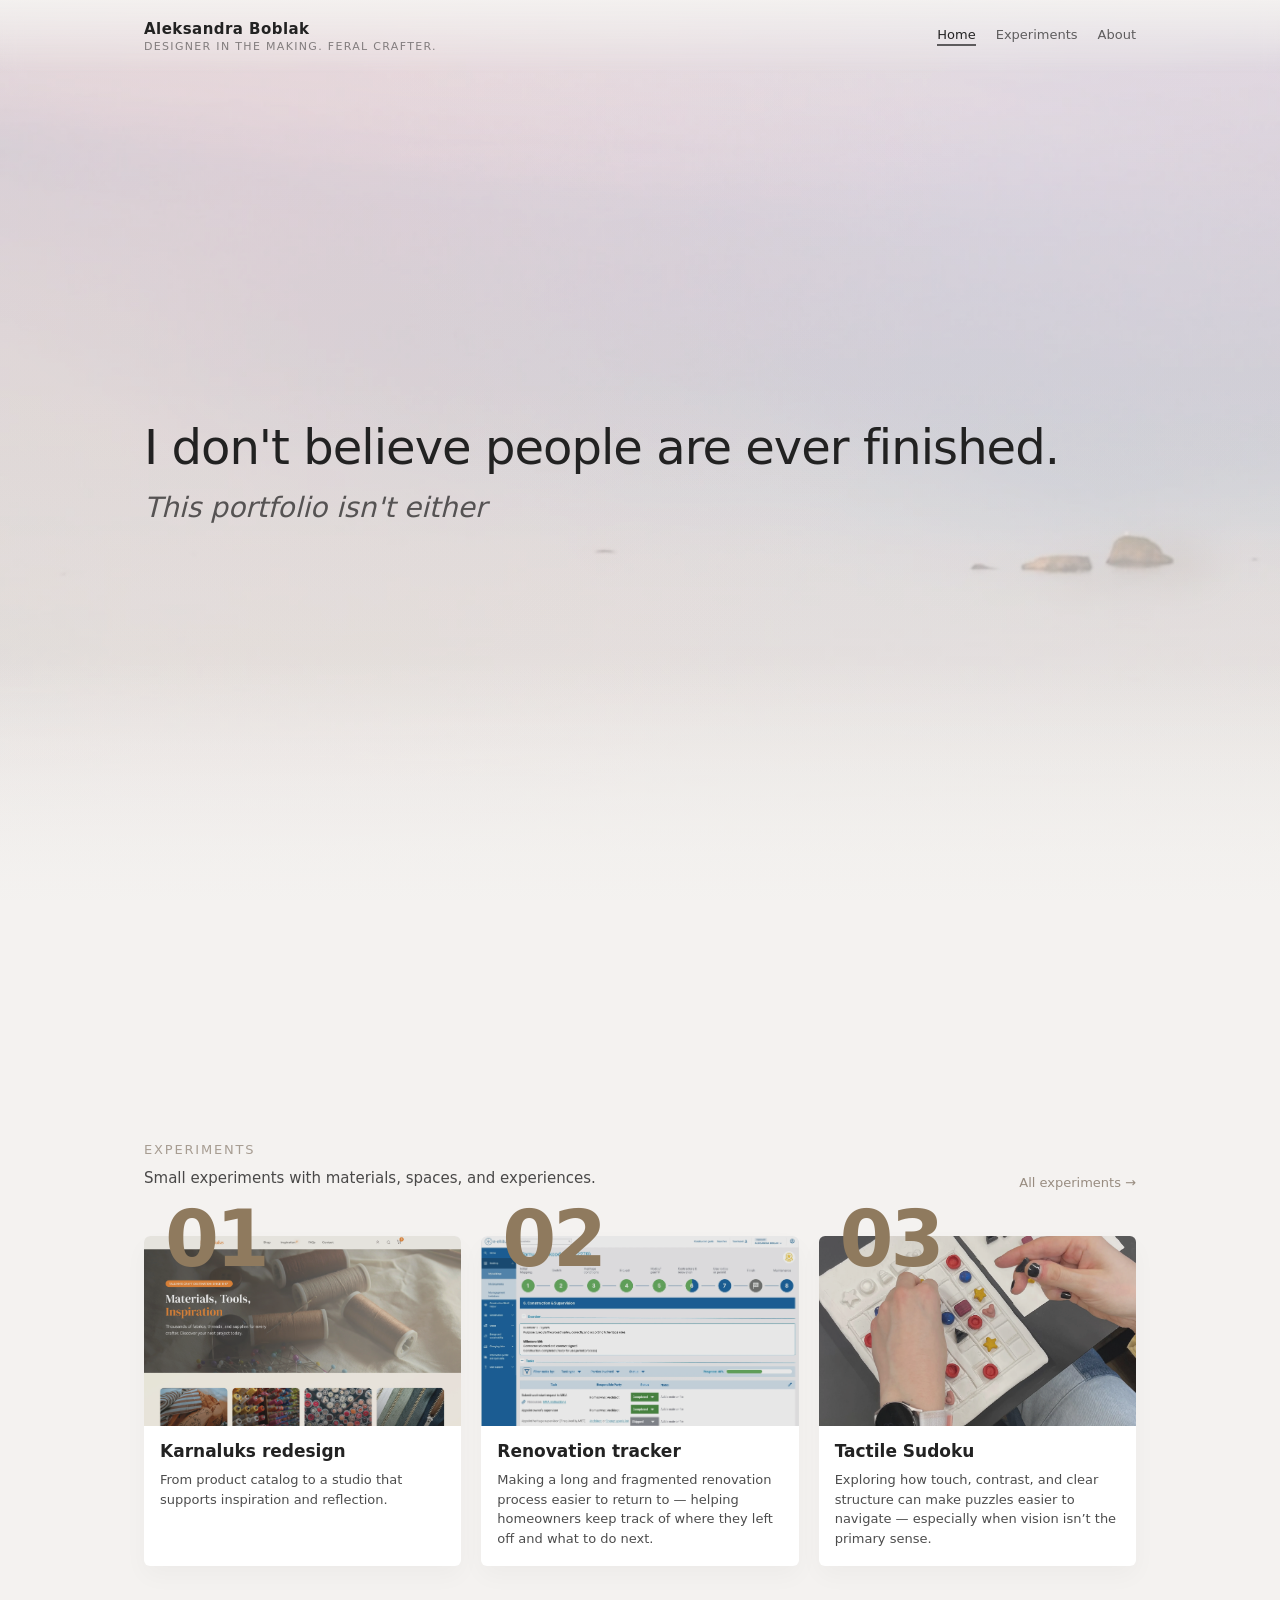
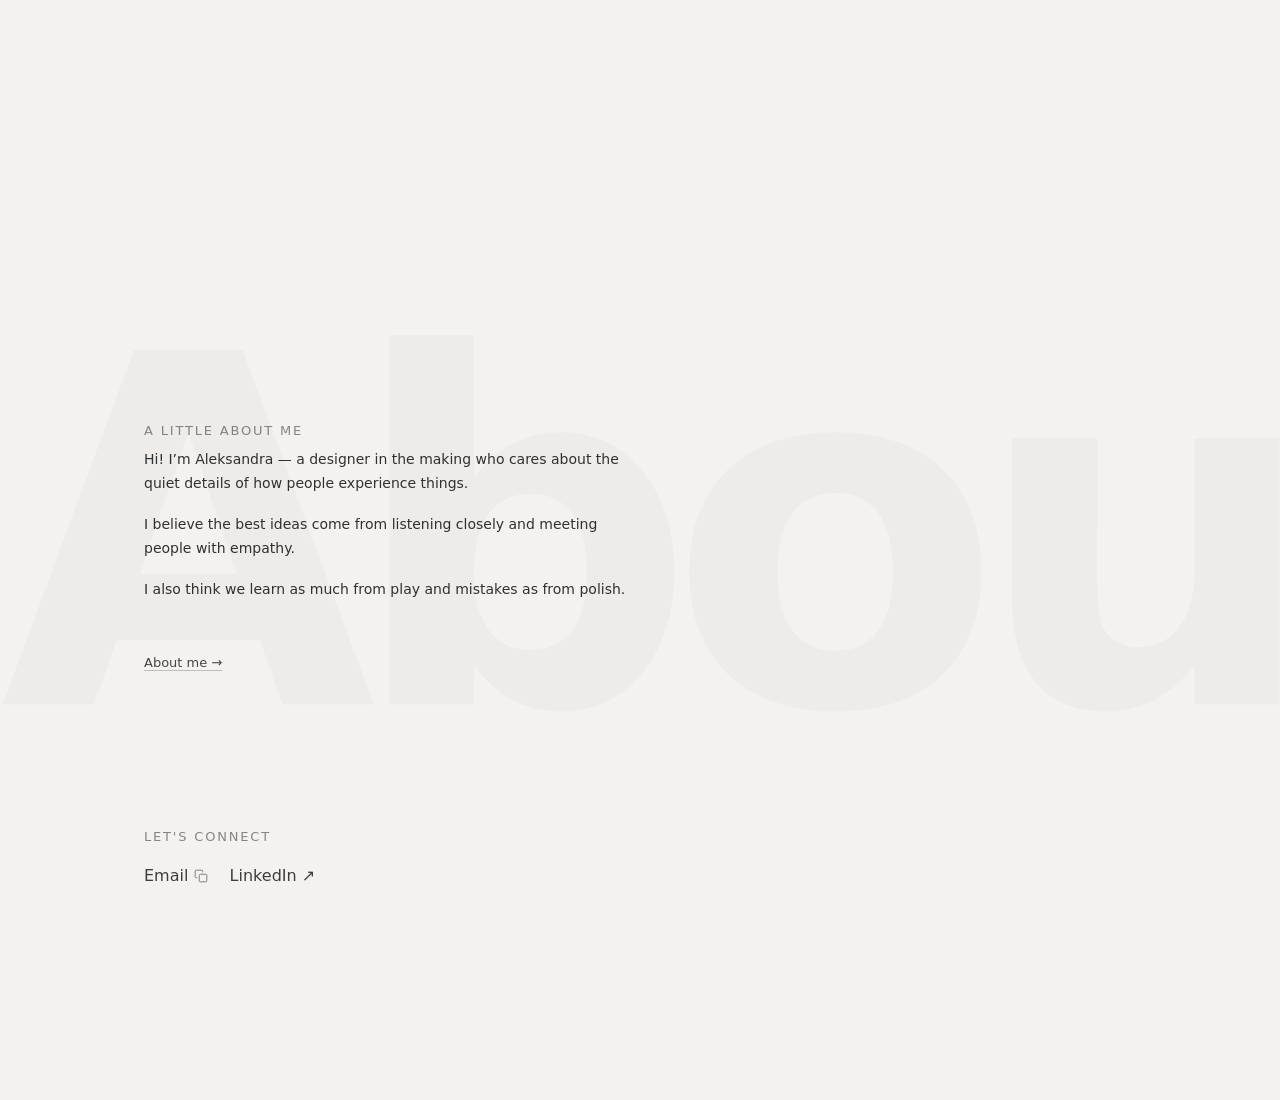
==== commit 2ff05fa4: "Enhance CSS for better alignment and responsiveness of card elements." ====
--- a/index.html
+++ b/index.html
@@ -64,6 +64,7 @@
                 aria-label="Karnaluks redesign — open case study"
               >
                 <div class="card__media card__media--cover">
+                  <span class="card__index" aria-hidden="true">01</span>
                   <img
                     class="card__media-img media-kl-home-redesign"
                     src="assets/kl_home_redesign.jpeg"
@@ -75,7 +76,6 @@
                   />
                 </div>
                 <div class="card__body">
-                  <span class="card__index" aria-hidden="true">01</span>
                   <h3 class="card__title">Karnaluks redesign</h3>
                   <p class="card__description">
                     From product catalog to a studio that supports inspiration and
@@ -90,6 +90,7 @@
                 aria-label="Renovation tracker — open case study"
               >
                 <div class="card__media card__media--cover">
+                  <span class="card__index" aria-hidden="true">02</span>
                   <img
                     class="card__media-img"
                     src="assets/renoTracker.webp"
@@ -101,7 +102,6 @@
                   />
                 </div>
                 <div class="card__body">
-                  <span class="card__index" aria-hidden="true">02</span>
                   <h3 class="card__title">Renovation tracker</h3>
                   <p class="card__description">
                     Making a long and fragmented renovation process easier to return to
@@ -117,6 +117,7 @@
                 aria-label="Tactile Sudoku — open project"
               >
                 <div class="card__media card__media--cover">
+                  <span class="card__index" aria-hidden="true">03</span>
                   <img
                     class="card__media-img media-sudoku-hands"
                     src="assets/sudokuHands.webp"
@@ -128,7 +129,6 @@
                   />
                 </div>
                 <div class="card__body">
-                  <span class="card__index" aria-hidden="true">03</span>
                   <h3 class="card__title">Tactile Sudoku</h3>
                   <p class="card__description">
                     Exploring how touch, contrast, and clear structure can make puzzles
--- a/styles.css
+++ b/styles.css
@@ -13,6 +13,7 @@
 :root {
   --page-bg: #f4f2f0;
   --header-h: 72px;
+  --bottom-nav-h: 0px;
   /* Align main text column with hero headline (“I don’t believe…”) */
   --content-max: 1040px;
   --content-pad-x: 24px;
@@ -405,9 +406,9 @@
   object-position: 1.4% top center;
 }
 
-/* sudokuHands.webp — portrait in 5:3 crop: shift focal point down so hands stay visible */
+/* sudokuHands.webp — portrait in 5:3 crop; nudge vertical focal point */
 .card__media--cover .card__media-img.media-sudoku-hands {
-  object-position: center 70%;
+  object-position: center 48%;
 }
 
 /* Experiments mag: keep horizontal nudge, bias vertical toward lower frame */
@@ -461,8 +462,8 @@
 }
 
 .section--experiments-editorial .section__header {
-  padding-bottom: 22px;
-  border-bottom: 1px solid var(--editorial-rule);
+  padding-bottom: 18px;
+  border-bottom: 0;
   margin-bottom: 28px;
 }
 
@@ -478,14 +479,36 @@
   color: var(--editorial-accent);
 }
 
-.section--experiments-editorial .card__index {
-  display: block;
-  margin: 0 0 10px;
-  font-size: 11px;
+/* Over image, aligned with experiments-mag__index scale + overlap */
+.section--experiments-editorial .card__media--cover .card__index {
+  position: absolute;
+  z-index: 2;
+  left: clamp(14px, 2.4vw, 26px);
+  top: clamp(-6px, -0.3vw, 4px);
+  transform: translate(-5%, -38%);
+  font-size: clamp(2.5rem, 6.2vw, 4.85rem);
   font-weight: 600;
-  letter-spacing: 0.2em;
+  letter-spacing: -0.04em;
+  line-height: 0.78;
   color: var(--editorial-accent);
   font-variant-numeric: tabular-nums;
+  pointer-events: none;
+}
+
+.section--experiments-editorial .card.card--link {
+  overflow: visible;
+}
+
+.section--experiments-editorial .card__media--cover {
+  overflow: visible;
+}
+
+.section--experiments-editorial .card__media--cover .card__media-img {
+  border-radius: 6px 6px 0 0;
+}
+
+.section--experiments-editorial .card__body {
+  border-radius: 0 0 6px 6px;
 }
 
 /* Shared editorial utilities */
@@ -553,7 +576,8 @@
 .section--about {
   padding-top: clamp(3.5rem, 10vw, 6rem);
   padding-bottom: clamp(3.5rem, 10vw, 6rem);
-  overflow: visible;
+  overflow-x: clip;
+  overflow-y: visible;
 }
 
 .section--about .about-stack {
@@ -607,32 +631,89 @@
   z-index: 0;
   width: 100%;
   overflow: visible;
-  container-type: inline-size;
 }
 
 .section--about .about-bg-word {
   position: absolute;
   z-index: 0;
-  left: 0;
-  width: 100%;
-  top: 50%;
+  text-transform: none;
+  /* Break out of .section__inner so the watermark spans the full visible viewport */
+  left: calc(50% - 50svw);
+  width: 100svw;
+  /* Vert. center of “About” = center of .about-paragraphs: offset by ½ (eyebrow line + its bottom margin) */
+  top: calc(50% + (clamp(12px, 1.05vw, 13px) * 0.6 + 5px));
   transform: translateY(-50%);
   text-align: center;
   pointer-events: none;
-  /* ~fill centered column width (“About” ≈ 5 glyphs); cqi tracks section__inner, not viewport */
-  font-size: clamp(4.25rem, 36cqi, 23rem);
+  /* Size from width so “About” spans the screen; vh caps huge glyphs on short viewports (vmin was capping wide layouts) */
+  font-size: clamp(10rem, min(38vw, 88vh), 108rem);
   font-weight: 600;
-  letter-spacing: -0.045em;
+  letter-spacing: -0.058em;
   line-height: 0.82;
   color: rgba(0, 0, 0, 0.022);
   white-space: nowrap;
   user-select: none;
 }
 
-/* Browsers without container query length units: approximate column width */
-@supports not (font-size: 1cqi) {
+/* Browsers without small-viewport units: classic 100vw breakout */
+@supports not (width: 1svw) {
   .section--about .about-bg-word {
-    font-size: clamp(4.25rem, min(calc((min(100vw, var(--content-max)) - 2 * var(--content-pad-x)) / 2.65), 23rem), 23rem);
+    left: calc(50% - 50vw);
+    width: 100vw;
+  }
+}
+
+/* Mobile: copy vertically centred, left-aligned like the rest of the page; huge “About” behind, rotated −90° */
+@media (max-width: 699px) {
+  .section--about {
+    padding-top: clamp(1.75rem, 5vw, 2.5rem);
+  }
+
+  .section--about .about-bg-anchor {
+    display: flex;
+    flex-direction: column;
+    align-items: stretch;
+    justify-content: center;
+    min-height: calc(100vh - var(--header-h) - 3rem);
+    min-height: calc(100svh - var(--header-h) - 3rem);
+    padding-left: 0;
+    padding-top: 0;
+  }
+
+  .section--about .about-bg-anchor .about-content {
+    width: 100%;
+    max-width: none;
+    margin-inline: 0;
+    text-align: left;
+  }
+
+  .section--about .about-bg-word {
+    top: calc(50% + (clamp(12px, 1.05vw, 13px) * 0.6 + 5px));
+    left: 85%;
+    right: auto;
+    bottom: auto;
+    width: max-content;
+    max-width: none;
+    writing-mode: horizontal-tb;
+    text-align: center;
+    white-space: nowrap;
+    /* Match desktop watermark (inherits body / system stack) */
+    font-weight: 600;
+    letter-spacing: -0.058em;
+    line-height: 0.82;
+    /* Same vertical logic as desktop: centroid of .about-paragraphs; centre with −50% / −50% then rotate */
+    font-size: clamp(
+      10rem,
+      min(calc((100vh - 3rem) / 2.95), calc((100vw - 2 * var(--content-pad-x) - 12px) / 0.66)),
+      34rem
+    );
+    font-size: clamp(
+      10rem,
+      min(calc((100svh - 3rem) / 2.95), calc((100svw - 2 * var(--content-pad-x) - 12px) / 0.66)),
+      34rem
+    );
+    transform: translate(-50%, -50%) rotate(-90deg);
+    transform-origin: center center;
   }
 }
 
@@ -775,6 +856,11 @@
   .cards {
     grid-template-columns: 1fr;
   }
+
+  /* Home experiments: editorial selector is more specific than `.cards` alone */
+  .section--experiments-editorial .cards {
+    grid-template-columns: 1fr;
+  }
 }
 
 @media (max-width: 480px) {
@@ -790,6 +876,68 @@
 
   .hero::after {
     height: min(280px, 36vh);
+  }
+}
+
+/* Mobile: Home / Experiments / About as a bottom tab bar; identity stays in the top header */
+@media (max-width: 767px) {
+  :root {
+    --header-h: 72px;
+    --bottom-nav-h: 56px;
+  }
+
+  body {
+    scroll-padding-bottom: calc(var(--bottom-nav-h) + env(safe-area-inset-bottom, 0px));
+    padding-bottom: calc(var(--bottom-nav-h) + env(safe-area-inset-bottom, 0px));
+  }
+
+  .site-header__inner {
+    flex-direction: row;
+    align-items: center;
+    justify-content: space-between;
+    gap: 16px;
+    padding-top: 14px;
+    padding-bottom: 14px;
+  }
+
+  .site-nav {
+    position: fixed;
+    bottom: 0;
+    left: 0;
+    right: 0;
+    z-index: 20;
+    margin-top: 0;
+    max-width: none;
+    width: 100%;
+    box-sizing: border-box;
+    padding: 10px var(--content-pad-x)
+      max(12px, calc(env(safe-area-inset-bottom, 0px) + 8px));
+    justify-content: space-around;
+    align-items: stretch;
+    gap: 4px;
+    flex-wrap: nowrap;
+    background: rgba(244, 242, 240, 0.96);
+    backdrop-filter: blur(16px);
+    -webkit-backdrop-filter: blur(16px);
+    border-top: 1px solid rgba(0, 0, 0, 0.07);
+    box-shadow: 0 -4px 28px rgba(0, 0, 0, 0.06);
+  }
+
+  .site-nav__link {
+    flex: 1 1 0;
+    display: flex;
+    align-items: center;
+    justify-content: center;
+    min-height: 44px;
+    padding: 8px 6px 10px;
+    text-align: center;
+    border-radius: 8px;
+    -webkit-tap-highlight-color: transparent;
+  }
+
+  .site-nav__link--active::after {
+    top: 0;
+    bottom: auto;
   }
 }
 
@@ -865,6 +1013,10 @@
   margin-inline: 0;
 }
 
+.about-page.experiments-page .experiments-spread .experiments-hero + .experiments-item {
+  margin-top: clamp(20px, 3vh, 40px);
+}
+
 .about-page.experiments-page .experiments-spread .experiments-item + .experiments-item .experiments-item__sheet {
   border-top: 1px solid var(--editorial-rule);
 }
@@ -873,11 +1025,6 @@
   background: transparent;
   box-shadow: none;
   border-radius: 0;
-}
-
-.about-page.experiments-page .experiments-hero__eyebrow {
-  color: var(--editorial-eyebrow);
-  margin-bottom: 14px;
 }
 
 .about-page.experiments-page .experiments-hero__title {
@@ -1043,7 +1190,7 @@
   position: relative;
   overflow: visible;
   /* Left: inner margin inside the white card so half the index (translateX -50%) sits on white, not on the image */
-  padding-top: clamp(18px, 2.5vw, 28px);
+  padding-top: clamp(34px, 4.5vw, 52px);
   padding-right: clamp(16px, 2.4vw, 28px);
   padding-bottom: clamp(22px, 3vw, 34px);
   padding-left: clamp(52px, 8.5vw, 92px);
@@ -1133,8 +1280,8 @@
 .experiments-mag__index {
   position: absolute;
   z-index: 2;
-  left: 0;
-  top: 0;
+  left: clamp(10px, 1.6vw, 22px);
+  top: clamp(18px, 3vw, 36px);
   transform: none;
   font-size: clamp(2.75rem, 6.5vw, 5.25rem);
   font-weight: 600;
@@ -1143,9 +1290,6 @@
   color: var(--editorial-accent);
   font-variant-numeric: tabular-nums;
   pointer-events: none;
-  text-shadow:
-    0 0 1px rgba(255, 255, 255, 0.95),
-    0 1px 0 rgba(255, 255, 255, 0.85);
 }
 
 @media (max-width: 720px) {
@@ -1426,6 +1570,7 @@
 
 .about-main .about-connect .section__inner {
   display: block;
+  border-top: 0;
 }
 
 .about-main .about-connect .footer-links {
@@ -1869,11 +2014,20 @@
 .case-study-more__summary {
   cursor: pointer;
   list-style: none;
-  font-size: clamp(12px, 1.05vw, 13px);
-  letter-spacing: 0.14em;
+  font-size: clamp(13px, 1.25vw, 16px);
+  letter-spacing: 0.11em;
   text-transform: uppercase;
-  font-weight: inherit;
-  color: rgba(0, 0, 0, 0.45);
+  font-weight: 600;
+  color: rgba(0, 0, 0, 0.68);
+  transition: color 0.15s ease;
+}
+
+.case-study-more__summary:hover {
+  color: rgba(0, 0, 0, 0.88);
+}
+
+.case-study-more__summary:hover::after {
+  opacity: 0.88;
 }
 
 .case-study-more__summary::-webkit-details-marker {
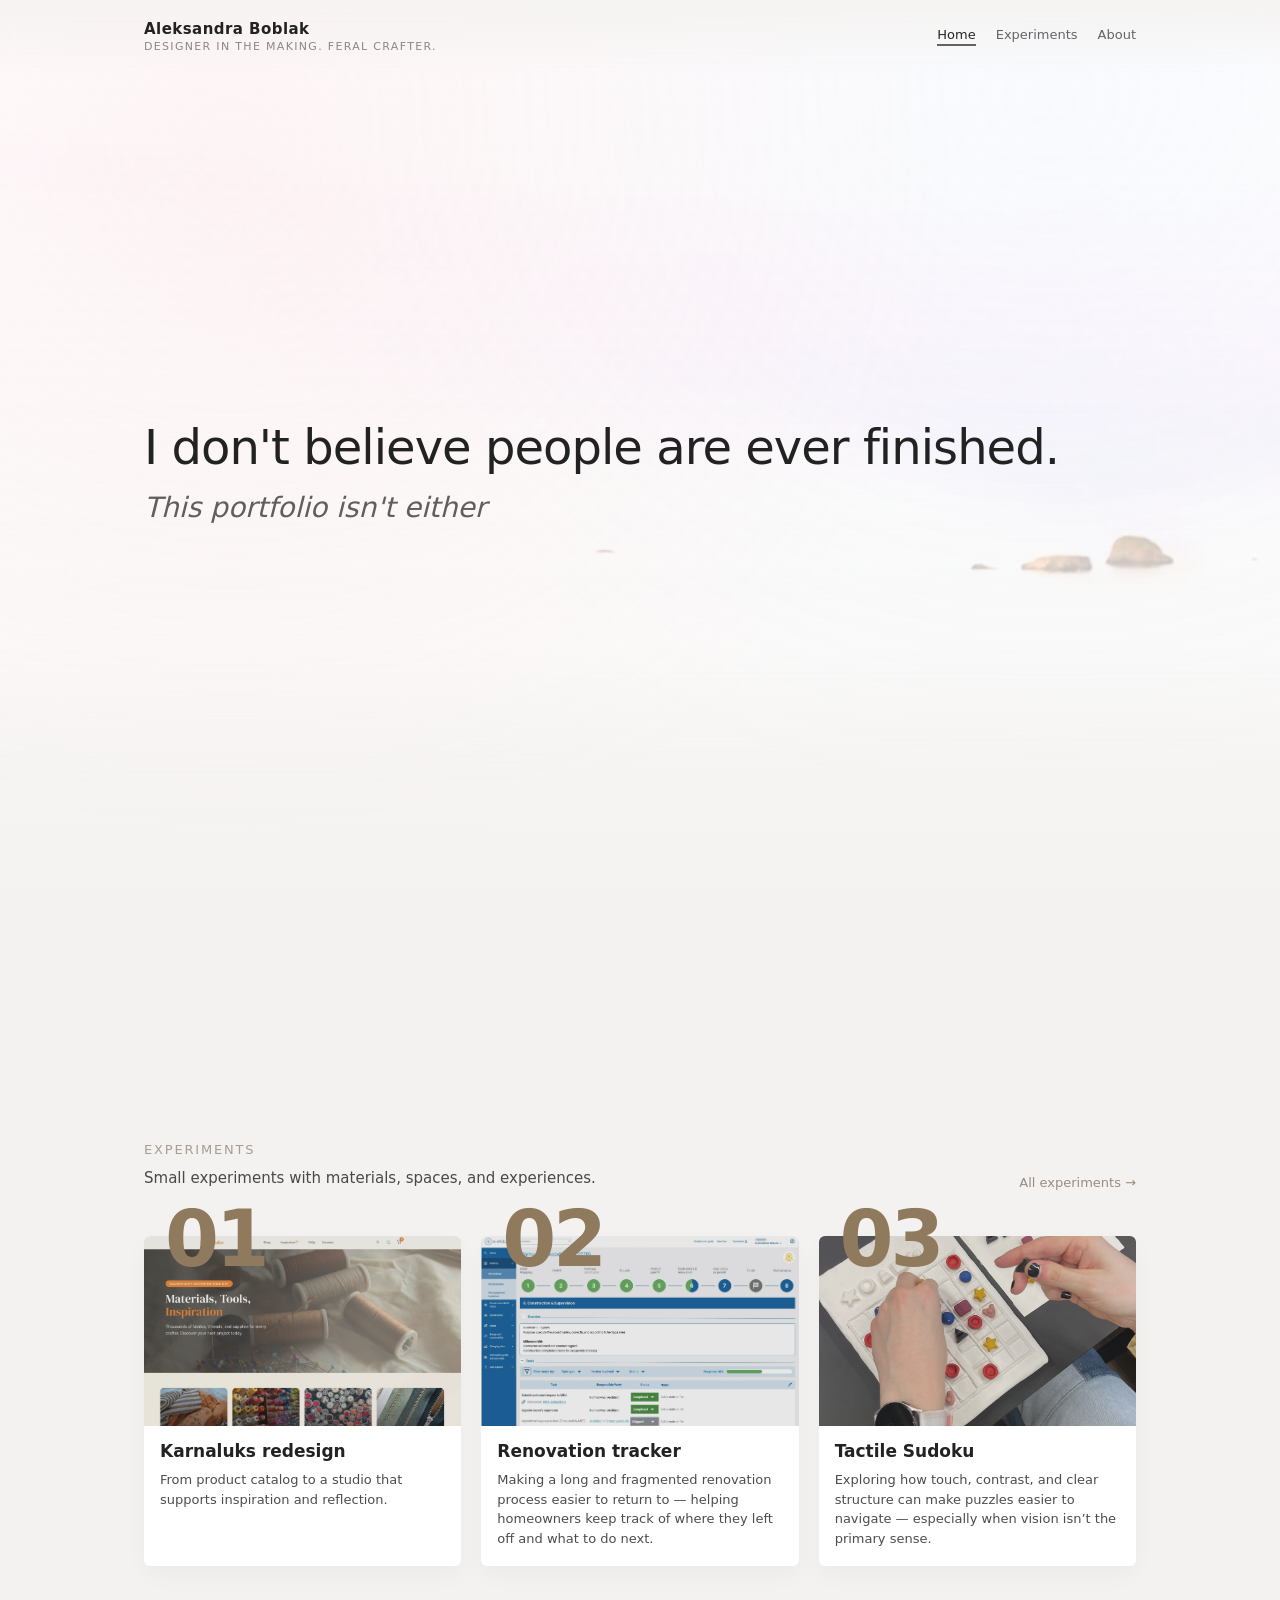
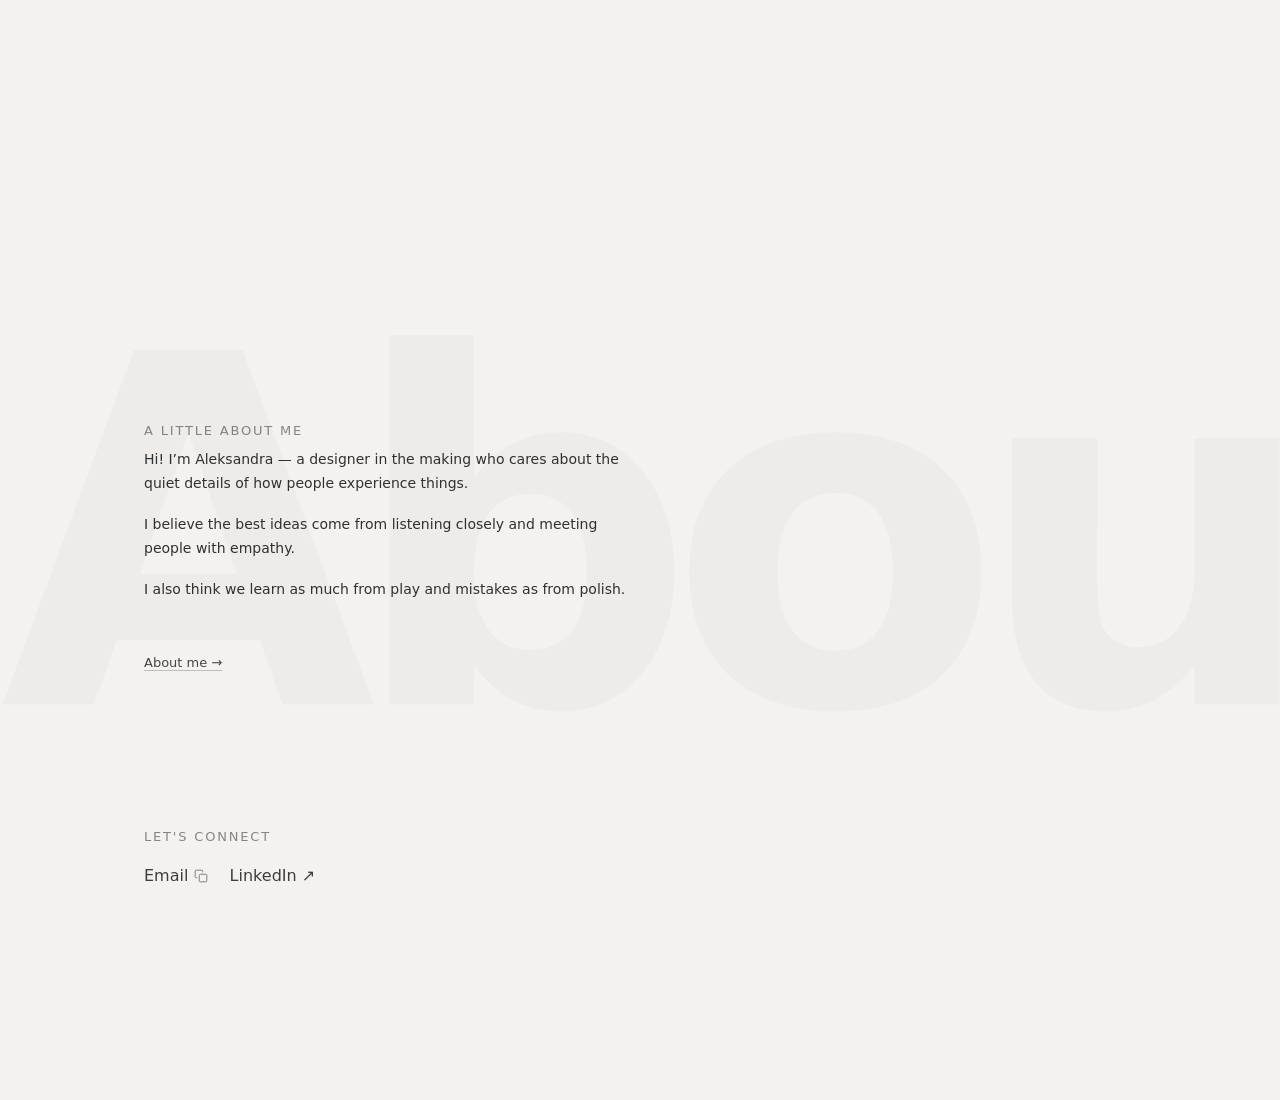
==== commit 4251ca54: "Simplify case study layouts; add new sections for key ideas and process details, and add hero-sectio" ====
--- a/index.html
+++ b/index.html
@@ -31,7 +31,9 @@
 
       <main class="snap-container">
         <section class="hero snap-section">
-          <div class="hero__background" aria-hidden="true"></div>
+          <div class="hero__background" aria-hidden="true">
+            <div class="hero__ripple-layer"></div>
+          </div>
           <div class="hero__content">
             <p class="hero__headline">
               I don't believe people are ever finished.
@@ -210,6 +212,9 @@
         </section>
       </main>
     </div>
+    <script src="assets/jquery.min.js" defer></script>
+    <script src="assets/jquery.ripples.min.js" defer></script>
+    <script src="hero-ripples.js" defer></script>
     <script src="email-copy.js" defer></script>
   </body>
   </html>
--- a/styles.css
+++ b/styles.css
@@ -204,10 +204,17 @@
   position: absolute;
   inset: 0;
   overflow: hidden;
+  z-index: 0;
+}
+
+/* Ripples target — jQuery Ripples samples this background in WebGL */
+.hero__ripple-layer {
+  position: absolute;
+  inset: 0;
+  z-index: 1;
   background-image: url("assets/hero-sky.webp");
   background-size: cover;
   background-position: center 25%;
-  z-index: 0;
 }
 
 .hero__background::before {
@@ -225,7 +232,7 @@
       rgba(244, 242, 240, 0.55) 88%,
       rgba(244, 242, 240, 0.82) 100%
     );
-  z-index: 1;
+  z-index: 2;
   pointer-events: none;
 }
 
@@ -233,6 +240,7 @@
   content: "";
   position: absolute;
   inset: 0;
+  z-index: 0;
   background-image: url("assets/hero-sky.webp");
   background-size: cover;
   background-position: center 25%;
@@ -241,6 +249,17 @@
   transform: scale(1.08);
 }
 
+/* Let pointer events reach the ripple layer (hero copy has no links) */
+.hero--ripples-on .hero__content {
+  pointer-events: none;
+}
+
+@media (prefers-reduced-motion: reduce) {
+  .hero__ripple-layer canvas {
+    display: none !important;
+  }
+}
+
 .hero__content {
   position: relative;
   z-index: 3;
@@ -298,7 +317,8 @@
   color: rgba(0, 0, 0, 0.45);
 }
 
-h2.section__eyebrow {
+h2.section__eyebrow,
+h3.section__eyebrow {
   font-weight: inherit;
   line-height: inherit;
 }
@@ -1347,9 +1367,56 @@
   padding-top: calc(var(--header-h) + 36px);
 }
 
+/* About page hero: reuse home "hero-sky", shift crop for variety */
+.about-page .about-hero {
+  position: relative;
+  overflow: hidden;
+}
+
+.about-page .about-hero::before {
+  content: "";
+  position: absolute;
+  inset: 0;
+  z-index: 0;
+  pointer-events: none;
+  background-image: url("assets/hero-sky.webp");
+  background-size: cover;
+  /* Different crop vs home (home is center 25%) */
+  background-position: 70% 32%;
+  opacity: 0.72;
+  filter: blur(10px) brightness(1.08) saturate(1.05);
+  transform: scaleX(-1) scale(1.06);
+}
+
+.about-page .about-hero::after {
+  content: "";
+  position: absolute;
+  inset: 0;
+  z-index: 2;
+  pointer-events: none;
+  background:
+    radial-gradient(circle at 22% 18%, rgba(248, 208, 210, 0.18), transparent 58%),
+    radial-gradient(circle at 78% 14%, rgba(212, 224, 246, 0.14), transparent 55%),
+    linear-gradient(to bottom, rgba(255, 255, 255, 0.10), rgba(244, 242, 240, 0.40)),
+    linear-gradient(
+      to bottom,
+      rgba(244, 242, 240, 0) 38%,
+      rgba(244, 242, 240, 0.22) 70%,
+      rgba(244, 242, 240, 0.64) 88%,
+      rgba(244, 242, 240, 1) 96%,
+      var(--page-bg) 100%
+    );
+}
+
+.about-page .about-hero > .section__inner {
+  position: relative;
+  z-index: 3;
+}
+
 .about-page:not(.case-study-page) .about-values {
   position: relative;
-  background-color: var(--page-bg);
+  /* Slightly above --page-bg (#f4f2f0) for a lighter band without breaking the hero seam */
+  background-color: #f8f6f4;
   overflow: hidden;
 }
 
@@ -1363,26 +1430,30 @@
     linear-gradient(
       180deg,
       var(--page-bg) 0%,
-      rgba(244, 242, 240, 0) 14%,
-      rgba(244, 242, 240, 0) 86%,
+      rgba(248, 246, 244, 0) 18%,
+      rgba(248, 246, 244, 0) 86%,
       var(--page-bg) 100%
     ),
     linear-gradient(
       180deg,
-      rgba(255, 255, 255, 0.4) 0%,
-      rgba(244, 242, 240, 0.52) 100%
+      rgba(255, 255, 255, 0.38) 0%,
+      rgba(250, 248, 246, 0.55) 45%,
+      rgba(247, 245, 243, 0.42) 100%
     ),
-    radial-gradient(ellipse 85% 60% at 22% 26%, rgba(248, 208, 210, 0.3), transparent),
-    radial-gradient(ellipse 75% 55% at 78% 16%, rgba(212, 224, 246, 0.22), transparent),
-    url("assets/hero-sky.webp");
-  background-size: 100% 100%, 100% 100%, 100% 100%, 100% 100%, cover;
-  background-position: 0 0, 0 0, 0 0, 0 0, center top;
+    radial-gradient(ellipse 85% 60% at 22% 26%, rgba(248, 208, 210, 0.18), transparent),
+    radial-gradient(ellipse 75% 55% at 78% 16%, rgba(212, 224, 246, 0.14), transparent);
+  background-size: 100% 100%, 100% 100%, 100% 100%, 100% 100%;
+  background-position: 0 0, 0 0, 0 0, 0 0;
   background-repeat: no-repeat;
 }
 
 .about-page:not(.case-study-page) .about-values .section__inner {
   position: relative;
   z-index: 1;
+  border-top: 0;
+}
+
+.about-page:not(.case-study-page) .about-experiments .section__inner {
   border-top: 0;
 }
 
@@ -1402,6 +1473,13 @@
   color: rgba(0, 0, 0, 0.78);
 }
 
+.about-lead.about-lead--rest {
+  margin-bottom: 18px;
+  font-size: clamp(14px, 1.7vw, 16px);
+  line-height: 1.7;
+  color: rgba(0, 0, 0, 0.8);
+}
+
 .about-columns {
   display: grid;
   grid-template-columns: repeat(2, minmax(0, 1fr));
@@ -1434,6 +1512,9 @@
 }
 
 .about-experiments-list {
+  display: flex;
+  flex-direction: column;
+  gap: 1.65rem;
   margin: 1.75rem 0 0;
   padding: 0;
   list-style: none;
@@ -1441,17 +1522,24 @@
 }
 
 .about-experiments-list__item {
-  padding: 1.35rem 0 1.5rem;
-  border-bottom: 1px solid rgba(0, 0, 0, 0.08);
-}
-
-.about-experiments-list__item:first-child {
-  padding-top: 0.35rem;
-}
-
-.about-experiments-list__item:last-child {
-  border-bottom: 0;
-  padding-bottom: 0;
+  position: relative;
+  margin: 0;
+  padding: 0 0 0 28px;
+}
+
+.about-experiments-list__item::before {
+  content: "—";
+  position: absolute;
+  left: 0;
+  top: 0;
+  display: flex;
+  align-items: center;
+  height: calc(15px * 1.35);
+  font-size: 15px;
+  line-height: 1;
+  color: rgba(0, 0, 0, 0.52);
+  font-weight: 400;
+  pointer-events: none;
 }
 
 .about-experiments-list__title {
@@ -1730,6 +1818,7 @@
   border-radius: 0;
   padding-left: 0;
   padding-right: 0;
+  border-top: 1px solid rgba(0, 0, 0, 0.07);
 }
 
 .case-study-page--karnaluks .case-study-designed {
@@ -1743,12 +1832,40 @@
   box-sizing: border-box;
 }
 
-.case-study-page--karnaluks .case-study-designed .case-study-more {
-  margin-top: 2.75rem;
-}
-
-.case-study-page--reno-plain .case-study-designed .case-study-more {
-  margin-top: 2.75rem;
+/* Sheet dividers off except: after CONTEXT/GOAL (see .case-study-designed) + footer bar */
+.case-study-page--karnaluks .case-study-sheet-stack > .section:not(:first-child) .section__inner,
+.case-study-page--reno-plain .case-study-sheet-stack > .section:not(:first-child) .section__inner {
+  border-top: none;
+}
+
+.case-study-page--reno-plain .case-study-sheet-stack > .case-study-designed > .section__inner {
+  border-top: 1px solid rgba(143, 122, 94, 0.18);
+}
+
+.case-study-page--karnaluks .case-study-research-block__below,
+.case-study-page--reno-plain .case-study-research-block__below {
+  border-top: none;
+}
+
+.case-study-experiment-footer {
+  display: flex;
+  flex-wrap: wrap;
+  align-items: baseline;
+  gap: 0.75rem 1.5rem;
+  margin-top: 2.5rem;
+  padding-top: 1.15rem;
+  border-top: 1px solid rgba(0, 0, 0, 0.08);
+}
+
+.case-study-experiment-footer .case-study-back {
+  margin-top: 0;
+}
+
+.case-study-experiment-folio {
+  margin: 0;
+  margin-left: auto;
+  text-align: right;
+  text-transform: uppercase;
 }
 
 .case-study-outbound {
@@ -1987,6 +2104,34 @@
   color: rgba(0, 0, 0, 0.68);
 }
 
+.case-study-page--karnaluks .case-study-compare__hero-row {
+  flex-direction: column;
+  align-items: center;
+  gap: clamp(14px, 2.5vw, 22px);
+}
+
+.case-study-page--karnaluks .case-study-compare__proto {
+  text-align: center;
+  max-width: none;
+  width: 100%;
+  padding-top: 0;
+}
+
+.case-study-page--karnaluks .case-study-compare__viewport-shell {
+  width: 100%;
+  max-width: min(56rem, 100%);
+}
+
+.case-study-page--karnaluks .case-study-compare__viewport {
+  width: 100%;
+  max-width: 100%;
+  margin-inline: auto;
+}
+
+.case-study-page--karnaluks .case-study-compare__caption {
+  text-align: center;
+}
+
 @media (max-width: 720px) {
   .case-study-compare__hero-row {
     flex-direction: column;
@@ -2107,12 +2252,31 @@
   align-items: start;
 }
 
+/* Desktop: stable row height when switching tabs (text + mockup columns) */
+@media (min-width: 769px) {
+  .case-study-process-block__grid--process-moves {
+    min-height: clamp(29rem, 55vh, 44rem);
+  }
+
+  .case-study-process-block__grid--process-moves .process-tabs--stacked .process-tabs__panel {
+    min-height: 17.5rem;
+  }
+
+  .case-study-process-block__grid--process-moves .process-move-visual-frame {
+    min-height: clamp(22rem, 42vh, 520px);
+    display: flex;
+    align-items: flex-start;
+    justify-content: center;
+  }
+}
+
 .case-study-process-block__grid--process-moves .case-study-process-block__text {
   max-width: 100%;
 }
 
 .case-study-process-block__grid--process-moves .case-study-process-block__chunk,
-.case-study-process-block__grid--process-moves .process-tabs__summary {
+.case-study-process-block__grid--process-moves .process-tabs__summary,
+.case-study-process-block__grid--process-moves .process-tabs__problem {
   max-width: 100%;
 }
 
@@ -2134,10 +2298,6 @@
 .case-study-process-block__figure {
   margin: 0;
   width: 100%;
-}
-
-.case-study-process-block__figure--inline {
-  margin-top: 1.5rem;
 }
 
 .case-study-process-block__chunk {
@@ -2150,6 +2310,140 @@
 
 .case-study-process-block__chunk:last-child {
   margin-bottom: 0;
+}
+
+.case-study-process-block__chunk--process-lead {
+  max-width: 40rem;
+  margin-bottom: 0.75rem;
+}
+
+.case-study-process-block__chunk--process-overview {
+  max-width: 40rem;
+  margin: 0 0 clamp(20px, 3vw, 32px);
+  font-size: 13px;
+  line-height: 1.6;
+  color: rgba(0, 0, 0, 0.72);
+}
+
+.case-study-research-block__below {
+  margin-top: clamp(18px, 2.8vw, 28px);
+  padding-top: clamp(16px, 2.2vw, 22px);
+  border-top: 1px solid rgba(0, 0, 0, 0.08);
+}
+
+.case-study-research-block__embodied {
+  display: grid;
+  grid-template-columns: minmax(0, 1.1fr) minmax(0, 1fr);
+  gap: clamp(18px, 3.5vw, 42px);
+  align-items: start;
+  max-width: var(--content-max);
+}
+
+.case-study-research-block__figure {
+  margin: 0;
+  position: relative;
+  border-radius: 8px;
+  overflow: hidden;
+  background: rgba(255, 255, 255, 0.55);
+}
+
+.case-study-research-block__img {
+  display: block;
+  width: 100%;
+  height: 100%;
+  aspect-ratio: 4 / 3;
+  border-radius: 0;
+  object-fit: cover;
+  object-position: center 85%;
+  background: transparent;
+}
+
+.case-study-research-block__caption {
+  position: absolute;
+  right: 10px;
+  bottom: 10px;
+  margin: 0;
+  padding: 6px 8px;
+  border-radius: 999px;
+  text-align: right;
+  color: rgba(0, 0, 0, 0.52);
+  background: rgba(244, 242, 240, 0.82);
+  backdrop-filter: blur(8px);
+}
+
+.case-study-research-block__embodied-text {
+  max-width: 40rem;
+}
+
+.case-study-research-block__subhead {
+  margin-top: clamp(18px, 2.8vw, 26px);
+}
+
+.case-study-research-block__embodied-text .case-study-research-block__subhead:first-child {
+  margin-top: 0;
+}
+
+.case-study-research-block__issues-eyebrow {
+  margin: 18px 0 10px;
+}
+
+.case-study-research-block__chunk {
+  margin-bottom: 0;
+  max-width: 40rem;
+}
+
+.case-study-bullets {
+  margin: 0;
+  padding: 0;
+  list-style: none;
+  color: rgba(0, 0, 0, 0.78);
+  max-width: 40rem;
+}
+
+.case-study-bullets li {
+  position: relative;
+  margin: 0 0 10px;
+  padding-left: 18px;
+  line-height: 1.55;
+}
+
+.case-study-bullets li:last-child {
+  margin-bottom: 0;
+}
+
+.case-study-bullets li::before {
+  content: "—";
+  position: absolute;
+  left: 0;
+  color: rgba(0, 0, 0, 0.52);
+}
+
+@media (max-width: 768px) {
+  .case-study-research-block__embodied {
+    grid-template-columns: 1fr;
+  }
+}
+
+.case-study-process-moves-mockups__eyebrow {
+  margin: 0 0 10px;
+}
+
+.process-tabs--stacked .process-tabs__panel .process-tabs__summary {
+  margin: 0 0 0.3rem;
+  font-size: 13px;
+  line-height: 1.42;
+  color: rgba(0, 0, 0, 0.78);
+}
+
+.process-tabs--stacked .process-tabs__panel .process-tabs__problem {
+  margin: 0 0 0.4rem;
+  font-size: 13px;
+  line-height: 1.42;
+  color: rgba(0, 0, 0, 0.78);
+}
+
+.process-tabs--stacked .process-tabs__outbound {
+  margin-top: 0.55rem;
 }
 
 .case-study-process-placeholder {
@@ -2186,37 +2480,32 @@
 
 .case-study-process-block__figure--process-moves .case-study-process-placeholder__caption {
   width: 100%;
+  margin-top: 6px;
   text-align: right;
   box-sizing: border-box;
 }
 
 .process-move-visual-frame {
-  --process-move-aspect-w: 1438;
-  --process-move-aspect-h: 1362;
   --process-move-max-h: min(85vh, 860px);
-  width: min(100%, calc(var(--process-move-max-h) * var(--process-move-aspect-w) / var(--process-move-aspect-h)));
-  max-width: 100%;
-  aspect-ratio: var(--process-move-aspect-w) / var(--process-move-aspect-h);
-  max-height: var(--process-move-max-h);
+  width: 100%;
+  max-width: min(100%, calc(var(--process-move-max-h) * 1438 / 1362));
   margin-inline: 0;
   border-radius: 8px;
   overflow: hidden;
-  border: 1px solid rgba(0, 0, 0, 0.08);
+  border: 0;
   background: rgba(255, 255, 255, 0.55);
-  display: flex;
-  align-items: center;
-  justify-content: center;
   box-sizing: border-box;
 }
 
 .process-move-visual-frame .process-move-visual-img {
+  display: block;
+  width: auto;
   max-width: 100%;
-  max-height: 100%;
-  width: auto;
   height: auto;
+  max-height: var(--process-move-max-h);
+  margin: 0 auto;
   object-fit: contain;
-  object-position: center;
-  display: block;
+  object-position: top center;
 }
 
 .case-study-process-placeholder--ooux {
@@ -2224,9 +2513,21 @@
   min-height: 180px;
 }
 
-.case-study-process-placeholder--board {
-  aspect-ratio: 16 / 10;
-  min-height: 140px;
+.case-study-process-block__diagram {
+  width: 100%;
+  height: auto;
+  display: block;
+  border-radius: 8px;
+  border: 0;
+  background: #faf9f7;
+  box-sizing: border-box;
+}
+
+.case-study-process-block__diagram--ooux {
+  aspect-ratio: 940 / 480;
+  max-height: min(72vh, 420px);
+  object-fit: contain;
+  object-position: top center;
 }
 
 .case-study-process-placeholder__caption {
@@ -2349,16 +2650,6 @@
   background: rgba(255, 255, 255, 0.45);
   border: 1px solid rgba(0, 0, 0, 0.07);
   border-radius: 8px;
-  transition:
-    border-color 0.15s ease,
-    background 0.15s ease,
-    box-shadow 0.15s ease;
-}
-
-.case-study-process-card:hover {
-  border-color: rgba(0, 0, 0, 0.12);
-  background: rgba(255, 255, 255, 0.75);
-  box-shadow: 0 1px 0 rgba(0, 0, 0, 0.04);
 }
 
 .case-study-process-compare {
@@ -2438,8 +2729,12 @@
   border-top: 0;
 }
 
-.case-study-page--karnaluks .case-study-sheet-stack > section:has(.case-study-key-idea) {
+.case-study-page--karnaluks .case-study-sheet-stack > .case-study-experiment-key-idea {
   padding-top: 0;
+}
+
+.case-study-page--karnaluks .case-study-sheet-stack > .case-study-experiment-process > .section__inner {
+  padding-top: clamp(32px, 3.5vh, 48px);
 }
 
 .case-study-page--karnaluks .case-study-key-idea {
@@ -2498,6 +2793,12 @@
   border-radius: 2px;
   border: 1px solid rgba(0, 0, 0, 0.1);
   box-shadow: 0 1px 0 rgba(0, 0, 0, 0.04), 0 2px 12px rgba(0, 0, 0, 0.06);
+}
+
+.case-study-visual--unframed .case-study-visual__img {
+  border: none;
+  border-radius: 0;
+  box-shadow: none;
 }
 
 .case-study-visual__caption {
@@ -2646,10 +2947,7 @@
   max-width: 100%;
   aspect-ratio: 16 / 9;
   max-height: min(58vh, 440px);
-  border-radius: 2px;
   overflow: hidden;
-  border: 1px solid rgba(0, 0, 0, 0.1);
-  background: rgba(0, 0, 0, 0.03);
   box-sizing: border-box;
   display: flex;
   align-items: center;
@@ -2726,6 +3024,15 @@
   margin-top: 1.25rem;
 }
 
+.tactile-sudoku-page .case-study-experiment-footer {
+  margin-top: 48px;
+  padding-top: 20px;
+}
+
+.tactile-sudoku-page .case-study-experiment-footer .case-study-back {
+  margin-top: 0;
+}
+
 .card__title .link {
   font-weight: inherit;
   font-size: inherit;
@@ -2795,7 +3102,7 @@
 }
 
 .tactile-sudoku-page .tactile-sudoku-editorial__body-section .section__inner {
-  border-top: 1px solid rgba(0, 0, 0, 0.06);
+  border-top: none;
   padding-top: clamp(28px, 4vw, 40px);
 }
 
@@ -2807,6 +3114,19 @@
 
 .tactile-sudoku-editorial__rule--spaced {
   margin: 40px 0 36px;
+}
+
+/* Tactile — hide in-flow rules; keep spacing (match Karnaluks: no extra lines, footer rule only) */
+.tactile-sudoku-page .tactile-sudoku-editorial__rule {
+  height: 0;
+  margin: 28px 0 0;
+  background: transparent;
+}
+
+.tactile-sudoku-page .tactile-sudoku-editorial__rule--spaced {
+  height: 0;
+  margin: 40px 0 36px;
+  background: transparent;
 }
 
 .tactile-sudoku-editorial__layout {
@@ -2814,6 +3134,61 @@
   grid-template-columns: minmax(0, 1fr) minmax(160px, 220px);
   gap: clamp(28px, 4vw, 48px);
   align-items: start;
+}
+
+.tactile-sudoku-process-sub__title {
+  margin: 0 0 clamp(14px, 2vw, 22px);
+  text-align: left;
+}
+
+.tactile-sudoku-process-sub__row {
+  display: grid;
+  grid-template-columns: minmax(0, 1fr) minmax(0, 1fr);
+  gap: clamp(22px, 3.5vw, 40px);
+  align-items: start;
+}
+
+.tactile-sudoku-process-sub__figure {
+  min-width: 0;
+}
+
+.tactile-sudoku-process-sub__img {
+  display: block;
+  width: 100%;
+  max-width: 100%;
+  height: auto;
+  border: 1px solid rgba(0, 0, 0, 0.12);
+  box-shadow: 0 1px 0 rgba(0, 0, 0, 0.04), 0 2px 12px rgba(0, 0, 0, 0.06);
+}
+
+.tactile-sudoku-process-sub__copy {
+  min-width: 0;
+}
+
+.tactile-sudoku-process-sub__copy > .section__body-copy:first-of-type {
+  margin-top: 0;
+}
+
+.tactile-sudoku-process-sub__lede {
+  margin: 0 0 14px;
+  font-size: 13px;
+  line-height: 1.65;
+  color: rgba(0, 0, 0, 0.72);
+}
+
+.tactile-sudoku-process-sub__copy .about-list {
+  margin-top: 0.5rem;
+  margin-bottom: 0;
+}
+
+@media (max-width: 720px) {
+  .tactile-sudoku-process-sub__row {
+    grid-template-columns: 1fr;
+  }
+
+  .tactile-sudoku-process-sub__row--image-right .tactile-sudoku-process-sub__figure {
+    order: -1;
+  }
 }
 
 .tactile-sudoku-editorial__figure-label {
@@ -2857,6 +3232,10 @@
   color: rgba(0, 0, 0, 0.5);
 }
 
+.tactile-sudoku-editorial__context-goal {
+  gap: clamp(32px, 5vw, 56px);
+}
+
 .tactile-sudoku-editorial__columns {
   gap: clamp(32px, 5vw, 56px);
 }
@@ -2878,13 +3257,12 @@
   object-position: center 36%;
 }
 
-.tactile-sudoku-editorial__folio.editorial-folio {
-  margin-top: 48px;
-  padding-top: 20px;
-}
-
-.tactile-sudoku-page .case-study-back {
-  margin-top: 28px;
+.tactile-sudoku-page .tactile-sudoku-editorial__sheet .case-study-key-idea {
+  margin-top: 0;
+  padding-left: 0;
+  padding-right: 0;
+  padding-top: clamp(1.25rem, 3vw, 2rem);
+  padding-bottom: clamp(1.25rem, 3vw, 2rem);
 }
 
 @media (max-width: 720px) {
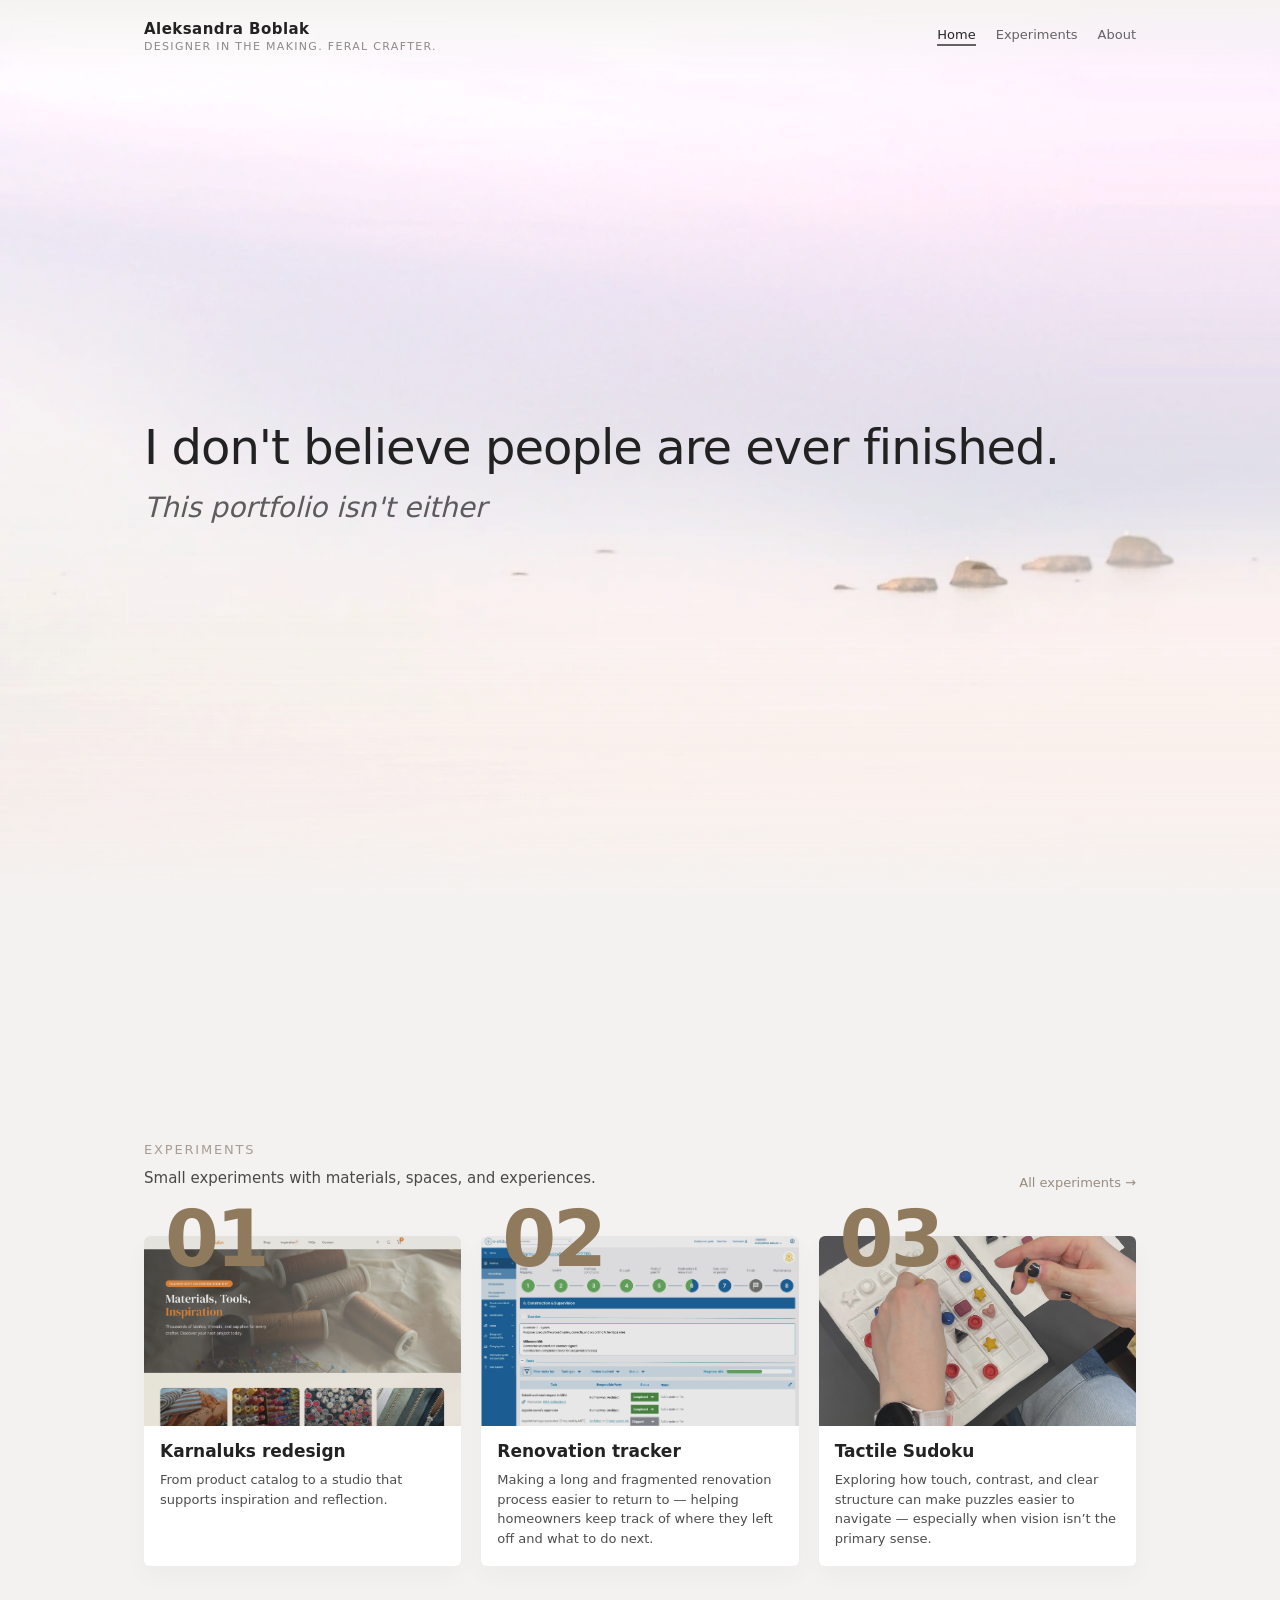
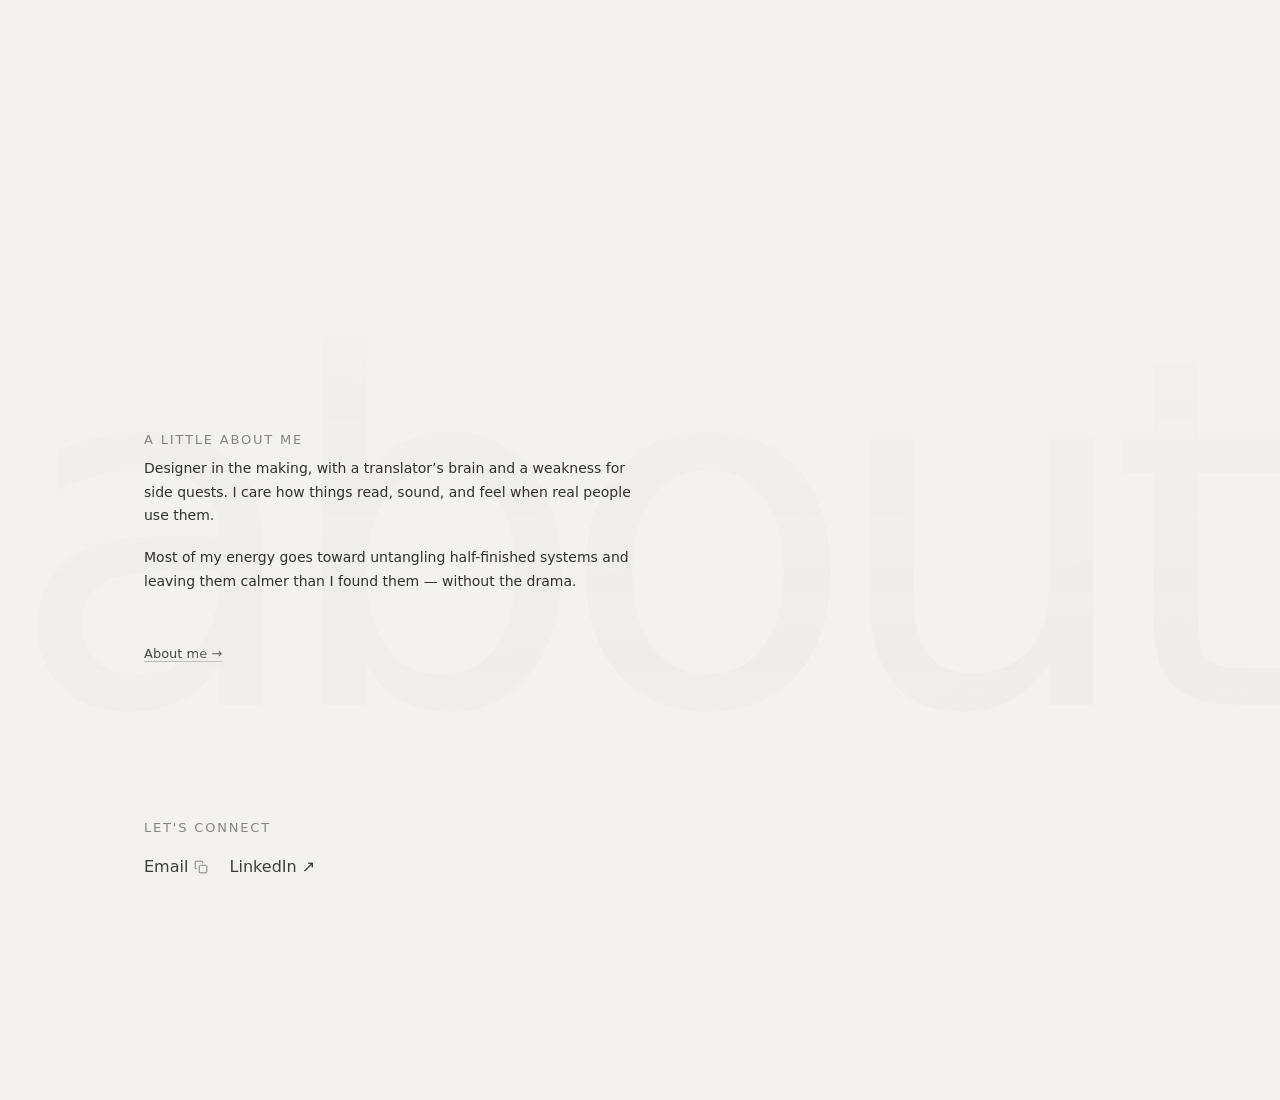
==== commit 52afca7e: "Add ripple effect to heroes sections; update LinkedIn link; refine case study process s for craftsto" ====
--- a/index.html
+++ b/index.html
@@ -146,20 +146,18 @@
           <div class="section__inner section__inner--about">
             <div class="about-stack">
               <div class="about-bg-anchor">
-                <span class="about-bg-word" aria-hidden="true">About</span>
+                <span class="about-bg-word" aria-hidden="true">about</span>
                 <div class="about-content">
                   <p class="section__eyebrow">A LITTLE ABOUT ME</p>
                   <div class="about-paragraphs">
                     <p class="section__body-copy">
-                      Hi! I’m Aleksandra — a designer in the making who cares about the
-                      quiet details of how people experience things.
+                      Designer in the making, with a translator’s brain and a weakness for
+                      side quests. I care how things read, sound, and feel when real people
+                      use them.
                     </p>
                     <p class="section__body-copy">
-                      I believe the best ideas come from listening closely and meeting
-                      people with empathy.
-                    </p>
-                    <p class="section__body-copy">
-                      I also think we learn as much from play and mistakes as from polish.
+                      Most of my energy goes toward untangling half-finished systems and
+                      leaving them calmer than I found them — without the drama.
                     </p>
                   </div>
                 </div>
@@ -204,7 +202,13 @@
                       />
                     </svg>
                   </a>
-                  <a href="#" class="footer-link">LinkedIn ↗</a>
+                  <a
+                    href="https://www.linkedin.com/in/aleksandra-boblak"
+                    class="footer-link"
+                    target="_blank"
+                    rel="noopener noreferrer"
+                    >LinkedIn ↗</a
+                  >
                 </div>
               </div>
             </div>
--- a/styles.css
+++ b/styles.css
@@ -188,13 +188,15 @@
   position: absolute;
   left: 0;
   right: 0;
-  bottom: -1px;
-  height: min(240px, 30vh);
+  bottom: 0;
+  height: min(280px, 36vh);
+  /* Single fade into the same color as `.section` — no overlap hacks */
   background: linear-gradient(
     to bottom,
-    rgba(244, 242, 240, 0),
-    rgba(244, 242, 240, 0.45),
-    rgba(244, 242, 240, 0.88)
+    rgba(244, 242, 240, 0) 0%,
+    rgba(244, 242, 240, 0.12) 52%,
+    rgba(244, 242, 240, 0.42) 82%,
+    #f4f2f0 100%
   );
   z-index: 2;
   pointer-events: none;
@@ -207,30 +209,32 @@
   z-index: 0;
 }
 
-/* Ripples target — jQuery Ripples samples this background in WebGL */
+/* Ripples target — jQuery Ripples samples this background in WebGL.
+   Avoid filter: on this node — it dulls the WebGL canvas and makes the photo look muddy. */
 .hero__ripple-layer {
   position: absolute;
   inset: 0;
   z-index: 1;
-  background-image: url("assets/hero-sky.webp");
-  background-size: cover;
-  background-position: center 25%;
+  /* Visible image is provided by .hero__background::after.
+     Ripples uses imageUrl in JS, so we keep this layer transparent. */
+  background: transparent;
 }
 
 .hero__background::before {
   content: "";
   position: absolute;
   inset: 0;
+  /* Light touch so the photo stays visible; heavy creams were washing out all color */
   background:
-    radial-gradient(circle at 18% 18%, rgba(248, 208, 210, 0.22), transparent 58%),
-    radial-gradient(circle at 82% 12%, rgba(212, 224, 246, 0.16), transparent 55%),
-    linear-gradient(to bottom, rgba(255, 255, 255, 0.12), rgba(244, 242, 240, 0.38)),
+    radial-gradient(circle at 18% 18%, rgba(248, 208, 210, 0.04), transparent 58%),
+    radial-gradient(circle at 82% 12%, rgba(212, 224, 246, 0.03), transparent 55%),
+    linear-gradient(to bottom, rgba(255, 255, 255, 0.02), rgba(244, 242, 240, 0.08)),
     linear-gradient(
       to bottom,
-      rgba(244, 242, 240, 0) 42%,
-      rgba(244, 242, 240, 0.18) 72%,
-      rgba(244, 242, 240, 0.55) 88%,
-      rgba(244, 242, 240, 0.82) 100%
+      rgba(244, 242, 240, 0) 56%,
+      rgba(244, 242, 240, 0.05) 82%,
+      rgba(244, 242, 240, 0.14) 94%,
+      rgba(244, 242, 240, 0.24) 100%
     );
   z-index: 2;
   pointer-events: none;
@@ -244,9 +248,26 @@
   background-image: url("assets/hero-sky.webp");
   background-size: cover;
   background-position: center 25%;
-  opacity: 0.28;
-  filter: blur(18px) brightness(1.06) saturate(1.08) contrast(1);
-  transform: scale(1.08);
+  /* Always-visible base image (ripples canvas can wash out on some GPUs). */
+  opacity: 1;
+  filter: none;
+  transform: none;
+}
+
+/* When ripples run, this sits above the canvas — keep it very light or the photo disappears */
+.hero--ripples-on .hero__background::before {
+  background: linear-gradient(
+    to bottom,
+    rgba(0, 0, 0, 0) 0%,
+    rgba(0, 0, 0, 0) 58%,
+    rgba(244, 242, 240, 0.12) 88%,
+    rgba(244, 242, 240, 0.22) 100%
+  );
+}
+
+/* Ripples canvas: let the real photo show through */
+.hero__ripple-layer canvas {
+  opacity: 0.88;
 }
 
 /* Let pointer events reach the ripple layer (hero copy has no links) */
@@ -667,12 +688,35 @@
   pointer-events: none;
   /* Size from width so “About” spans the screen; vh caps huge glyphs on short viewports (vmin was capping wide layouts) */
   font-size: clamp(10rem, min(38vw, 88vh), 108rem);
-  font-weight: 600;
+  font-weight: 500;
   letter-spacing: -0.058em;
   line-height: 0.82;
   color: rgba(0, 0, 0, 0.022);
+  /* Watermark — keep the photo fill from dominating */
+  opacity: 0.24;
   white-space: nowrap;
   user-select: none;
+}
+
+/* Same photo as .hero__ripple-layer — image clipped to the “About” letterforms */
+@supports (-webkit-background-clip: text) or (background-clip: text) {
+  .section--about .about-bg-word {
+    color: transparent;
+    -webkit-text-fill-color: transparent;
+    /* Tint toward page bg so it reads softer than raw photo */
+    background-image:
+      linear-gradient(
+        180deg,
+        rgba(244, 242, 240, 0.72) 0%,
+        rgba(244, 242, 240, 0.52) 100%
+      ),
+      url("assets/hero-sky.webp");
+    background-size: cover;
+    background-position: center 25%;
+    background-repeat: no-repeat;
+    -webkit-background-clip: text;
+    background-clip: text;
+  }
 }
 
 /* Browsers without small-viewport units: classic 100vw breakout */
@@ -718,7 +762,7 @@
     text-align: center;
     white-space: nowrap;
     /* Match desktop watermark (inherits body / system stack) */
-    font-weight: 600;
+    font-weight: 500;
     letter-spacing: -0.058em;
     line-height: 0.82;
     /* Same vertical logic as desktop: centroid of .about-paragraphs; centre with −50% / −50% then rotate */
@@ -895,7 +939,7 @@
   }
 
   .hero::after {
-    height: min(280px, 36vh);
+    height: min(300px, 42vh);
   }
 }
 
@@ -1379,13 +1423,41 @@
   inset: 0;
   z-index: 0;
   pointer-events: none;
+  /* Keep legacy hook, but don't paint anything here (we render via .about-hero__background). */
+}
+
+.about-hero__background {
+  position: absolute;
+  inset: 0;
+  z-index: 0;
+  overflow: hidden;
+  pointer-events: none;
+}
+
+.about-hero__background::after {
+  content: "";
+  position: absolute;
+  inset: 0;
+  z-index: 0;
   background-image: url("assets/hero-sky.webp");
   background-size: cover;
   /* Different crop vs home (home is center 25%) */
   background-position: 70% 32%;
-  opacity: 0.72;
-  filter: blur(10px) brightness(1.08) saturate(1.05);
-  transform: scaleX(-1) scale(1.06);
+  opacity: 1;
+  filter: none;
+  transform: scaleX(-1);
+}
+
+.about-hero__ripple-layer {
+  position: absolute;
+  inset: 0;
+  z-index: 1;
+  background: transparent;
+  pointer-events: auto;
+}
+
+.about-hero__ripple-layer canvas {
+  opacity: 0.88;
 }
 
 .about-page .about-hero::after {
@@ -1404,6 +1476,21 @@
       rgba(244, 242, 240, 0.22) 70%,
       rgba(244, 242, 240, 0.64) 88%,
       rgba(244, 242, 240, 1) 96%,
+      var(--page-bg) 100%
+    );
+}
+
+/* When ripples run on About, keep the wash light so the photo stays visible */
+.about-page .about-hero.hero--ripples-on::after {
+  background:
+    radial-gradient(circle at 22% 18%, rgba(248, 208, 210, 0.10), transparent 58%),
+    radial-gradient(circle at 78% 14%, rgba(212, 224, 246, 0.08), transparent 55%),
+    linear-gradient(to bottom, rgba(255, 255, 255, 0.04), rgba(244, 242, 240, 0.14)),
+    linear-gradient(
+      to bottom,
+      rgba(244, 242, 240, 0) 44%,
+      rgba(244, 242, 240, 0.10) 78%,
+      rgba(244, 242, 240, 0.24) 92%,
       var(--page-bg) 100%
     );
 }
@@ -2200,6 +2287,212 @@
   padding-top: 1.75rem;
 }
 
+/* Karnaluks — “More about the process”: calm scan, 3 themes + prototype */
+.case-study-process-refined {
+  max-width: min(100%, 72rem);
+}
+
+.case-study-process-refined__bridge {
+  margin: 0 0 clamp(2.5rem, 4vw, 3.5rem);
+  max-width: 65ch;
+  font-size: 15px;
+  line-height: 1.65;
+  color: rgba(0, 0, 0, 0.62);
+}
+
+.case-study-process-refined__block + .case-study-process-refined__block {
+  margin-top: clamp(5rem, 9vw, 7.5rem);
+}
+
+.case-study-process-refined__title {
+  margin: 0 0 1.15rem;
+  font-size: 11px;
+  font-weight: 500;
+  letter-spacing: 0.14em;
+  text-transform: uppercase;
+  color: rgba(0, 0, 0, 0.38);
+}
+
+.case-study-process-refined__title--proto {
+  margin-bottom: 1rem;
+}
+
+.case-study-process-refined__list {
+  margin: 0;
+  padding: 0;
+  list-style: none;
+  max-width: 65ch;
+  color: rgba(0, 0, 0, 0.76);
+  font-size: 15px;
+  line-height: 1.62;
+}
+
+.case-study-process-refined__list li {
+  position: relative;
+  margin: 0 0 0.65rem;
+  padding-left: 1.15rem;
+}
+
+.case-study-process-refined__list li:last-child {
+  margin-bottom: 0;
+}
+
+.case-study-process-refined__list li::before {
+  content: "—";
+  position: absolute;
+  left: 0;
+  color: rgba(0, 0, 0, 0.35);
+}
+
+.case-study-process-refined__block--learned {
+  display: grid;
+  grid-template-columns: minmax(0, 1fr) minmax(0, 1fr);
+  gap: clamp(28px, 4.5vw, 52px);
+  align-items: start;
+}
+
+.case-study-process-refined__learned-copy {
+  min-width: 0;
+  max-width: 65ch;
+}
+
+.case-study-process-refined__figure {
+  margin: 0;
+  min-width: 0;
+}
+
+.case-study-process-refined__img {
+  display: block;
+  width: 100%;
+  height: auto;
+  aspect-ratio: 4 / 3;
+  border-radius: 6px;
+  object-fit: cover;
+  object-position: center 85%;
+  background: rgba(255, 255, 255, 0.5);
+}
+
+.case-study-process-refined__caption {
+  margin: 0.85rem 0 0;
+  font-size: 13px;
+  line-height: 1.5;
+  color: rgba(0, 0, 0, 0.52);
+  font-style: normal;
+  max-width: 36ch;
+}
+
+.case-study-process-refined__block--prototype {
+  display: grid;
+  grid-template-columns: minmax(0, 0.95fr) minmax(0, 1.35fr);
+  gap: clamp(28px, 4vw, 48px);
+  align-items: start;
+  padding-block: clamp(5rem, 9vw, 7.5rem);
+}
+
+.case-study-process-refined__prototype-copy {
+  min-width: 0;
+  max-width: 38ch;
+  padding-top: 0.15rem;
+}
+
+.case-study-process-refined__figure--mockup {
+  justify-self: end;
+  width: 100%;
+  max-width: 100%;
+}
+
+.case-study-process-refined__mockup-frame {
+  --process-refined-max-h: min(85vh, 860px);
+  width: 100%;
+  max-width: min(100%, calc(var(--process-refined-max-h) * 1438 / 1362));
+  margin-inline: auto 0;
+  border-radius: 8px;
+  overflow: hidden;
+  background: rgba(255, 255, 255, 0.55);
+  box-sizing: border-box;
+}
+
+.case-study-process-refined__mockup-img {
+  display: block;
+  width: auto;
+  max-width: 100%;
+  height: auto;
+  max-height: var(--process-refined-max-h);
+  margin: 0 auto;
+  object-fit: contain;
+  object-position: top center;
+}
+
+/* Minimal tabs (quiet text, no button UI) */
+.process-tabs--minimal {
+  margin-top: 0;
+}
+
+.process-tabs--minimal .process-tabs__list {
+  flex-direction: column;
+  flex-wrap: nowrap;
+  align-items: flex-start;
+  gap: 10px;
+  margin: 0;
+}
+
+.process-tabs--minimal .process-tabs__tab {
+  padding: 0;
+  border: 0;
+  border-radius: 0;
+  background: transparent;
+  font: inherit;
+  font-size: 13px;
+  font-weight: 500;
+  line-height: 1.35;
+  letter-spacing: 0;
+  color: rgba(0, 0, 0, 0.52);
+  cursor: pointer;
+  text-align: left;
+  text-decoration: none;
+  text-decoration-thickness: 1px;
+  text-underline-offset: 0.25em;
+}
+
+.process-tabs--minimal .process-tabs__tab:hover {
+  color: rgba(0, 0, 0, 0.68);
+}
+
+.process-tabs--minimal .process-tabs__tab[aria-selected="true"] {
+  color: rgba(0, 0, 0, 0.82);
+  text-decoration: underline;
+}
+
+.process-tabs--minimal .process-tabs__tab:focus-visible {
+  outline: 2px solid rgba(0, 0, 0, 0.28);
+  outline-offset: 4px;
+}
+
+.process-tabs--minimal .process-tabs__panel {
+  display: none;
+}
+
+@media (max-width: 768px) {
+  .case-study-process-refined__block--learned,
+  .case-study-process-refined__block--prototype {
+    grid-template-columns: 1fr;
+  }
+
+  .case-study-process-refined__figure--mockup {
+    justify-self: stretch;
+  }
+
+  .case-study-process-refined__mockup-frame {
+    --process-refined-max-h: min(72vh, 560px);
+    margin-inline: 0;
+    max-width: 100%;
+  }
+
+  .case-study-process-refined__block--prototype {
+    padding-block: clamp(4rem, 10vw, 6rem);
+  }
+}
+
 /* Karnaluks — expandable process: airy blocks, 2-col + cards + tabs */
 .case-study-process-block {
   margin-top: 0;
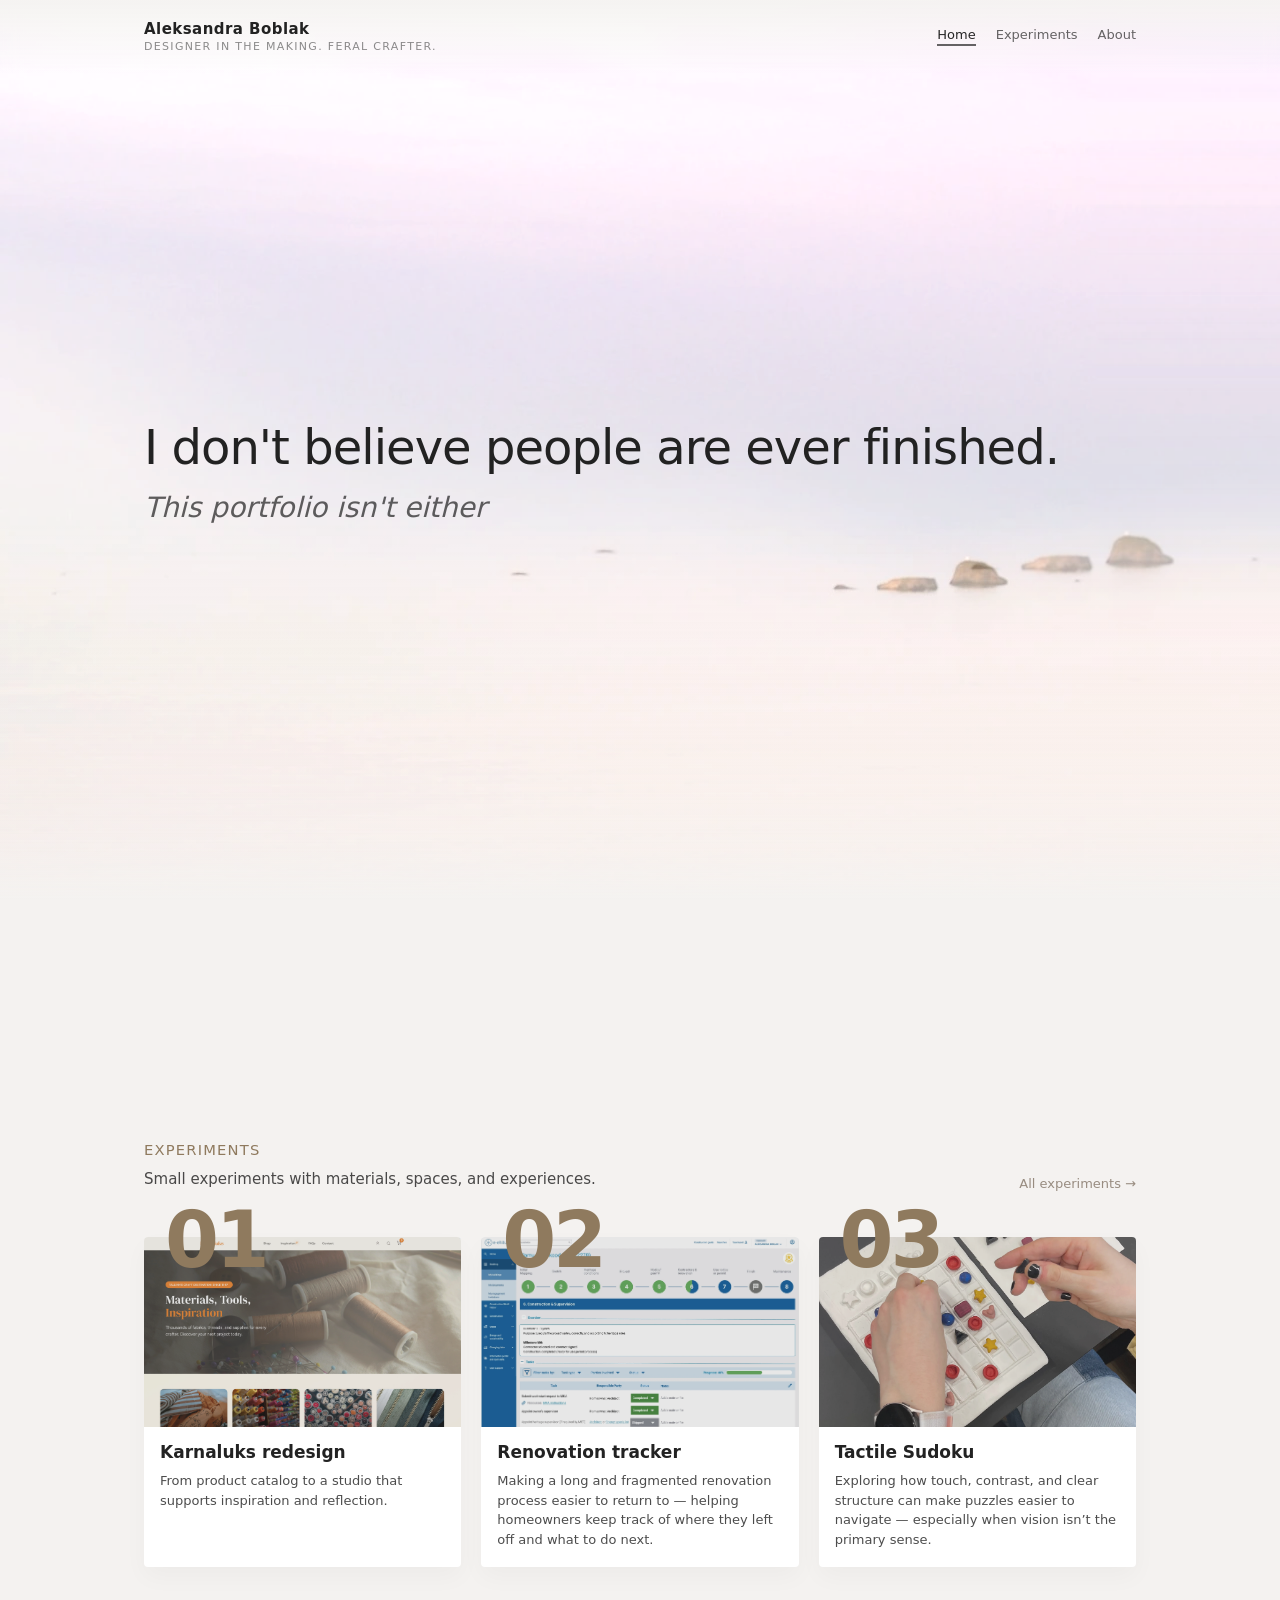
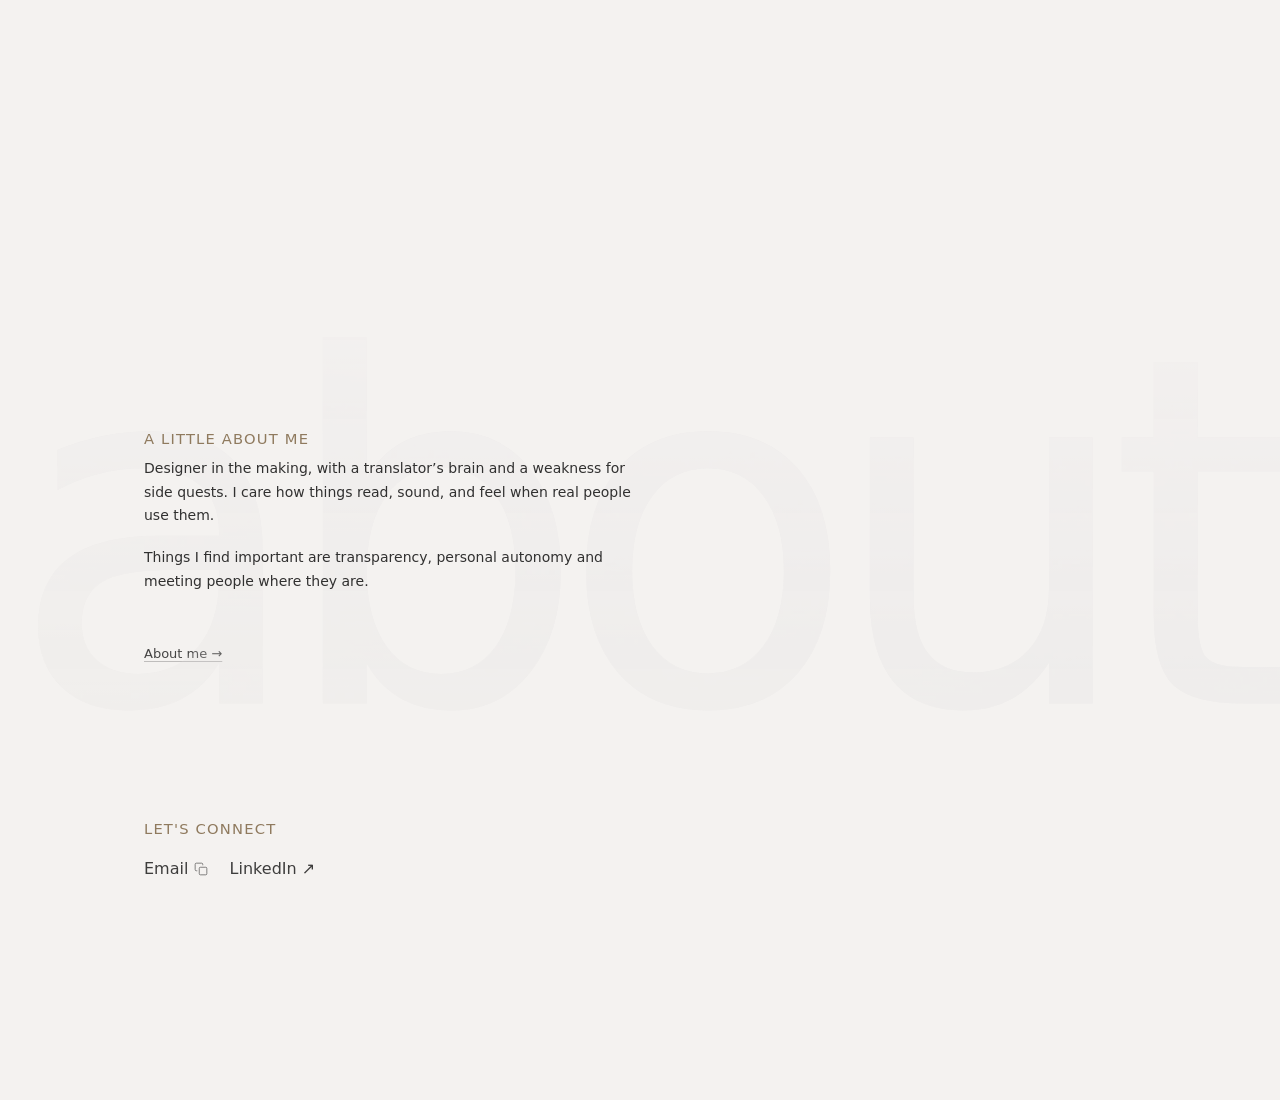
==== commit 8d316855: "Update personal philosophy in the 'About' section." ====
--- a/index.html
+++ b/index.html
@@ -156,8 +156,7 @@
                       use them.
                     </p>
                     <p class="section__body-copy">
-                      Most of my energy goes toward untangling half-finished systems and
-                      leaving them calmer than I found them — without the drama.
+                      Things I find important are transparency, personal autonomy and meeting people where they are.
                     </p>
                   </div>
                 </div>
--- a/styles.css
+++ b/styles.css
@@ -22,7 +22,7 @@
   --editorial-sheet-bg: #ffffff;
   --editorial-sheet-shadow: 0 1px 0 rgba(0, 0, 0, 0.06), 0 24px 48px rgba(0, 0, 0, 0.05);
   --editorial-rule: rgba(0, 0, 0, 0.1);
-  --editorial-eyebrow: rgba(95, 78, 60, 0.52);
+  --editorial-eyebrow: rgb(143, 122, 94);
 }
 
 /* Full-screen section snapping */
@@ -332,15 +332,16 @@
 
 .section__eyebrow {
   margin: 0 0 10px;
-  font-size: clamp(12px, 1.05vw, 13px);
-  letter-spacing: 0.14em;
+  font-size: clamp(14px, 1.15vw, 15px);
+  letter-spacing: 0.08em;
   text-transform: uppercase;
-  color: rgba(0, 0, 0, 0.45);
+  font-weight: 400;
+  color: rgb(143, 122, 94);
 }
 
 h2.section__eyebrow,
 h3.section__eyebrow {
-  font-weight: inherit;
+  font-weight: 400;
   line-height: inherit;
 }
 
@@ -374,7 +375,7 @@
 
 .card {
   background: #ffffff;
-  border-radius: 6px;
+  border-radius: 4px;
   overflow: hidden;
   box-shadow: 0 10px 25px rgba(0, 0, 0, 0.03);
   display: flex;
@@ -455,6 +456,24 @@
 /* Experiments mag: keep horizontal nudge, bias vertical toward lower frame */
 .experiments-mag__crop img.media-kl-home-redesign {
   object-position: 1.4% 52%;
+}
+
+/* First two experiments: show full image (priority), only the third crops for consistency */
+#exp-karnaluks .experiments-mag__crop img,
+#exp-reno .experiments-mag__crop img {
+  object-fit: contain;
+  object-position: center;
+}
+
+/* Reno tracker: anchor image to top of frame so its top aligns with the title line */
+#exp-reno .experiments-mag__crop img {
+  object-position: center top;
+}
+
+#exp-karnaluks .experiments-mag__crop,
+#exp-reno .experiments-mag__crop {
+  background: transparent;
+  box-shadow: none;
 }
 
 .card__body {
@@ -545,11 +564,11 @@
 }
 
 .section--experiments-editorial .card__media--cover .card__media-img {
-  border-radius: 6px 6px 0 0;
+  border-radius: 4px 4px 0 0;
 }
 
 .section--experiments-editorial .card__body {
-  border-radius: 0 0 6px 6px;
+  border-radius: 0 0 4px 4px;
 }
 
 /* Shared editorial utilities */
@@ -1082,7 +1101,7 @@
 }
 
 .about-page.experiments-page .experiments-spread .experiments-item + .experiments-item .experiments-item__sheet {
-  border-top: 1px solid var(--editorial-rule);
+  border-top: 0;
 }
 
 .about-page.experiments-page .experiments-spread .experiments-item__sheet {
@@ -1130,7 +1149,7 @@
   aspect-ratio: 16 / 9;
   max-height: min(34vh, 320px);
   margin: 0 0 clamp(16px, 2.5vh, 24px);
-  border-radius: 8px;
+  border-radius: 4px;
   overflow: hidden;
   background: rgba(0, 0, 0, 0.04);
   box-shadow: 0 12px 40px rgba(0, 0, 0, 0.05);
@@ -1262,20 +1281,22 @@
 
 .experiments-mag__grid {
   display: grid;
-  grid-template-columns: minmax(0, 0.58fr) minmax(0, 1fr);
+  grid-template-columns: minmax(0, 1fr) minmax(0, 1fr);
   gap: clamp(20px, 3.5vw, 44px);
-  align-items: start;
+  align-items: stretch;
 }
 
 .experiments-mag__visual {
   min-width: 0;
+  display: flex;
 }
 
 .experiments-mag__frame {
   position: relative;
   display: block;
-  width: fit-content;
+  width: 100%;
   max-width: 100%;
+  height: 100%;
 }
 
 .experiments-mag__frame--link {
@@ -1291,10 +1312,11 @@
 .experiments-mag__crop {
   position: relative;
   overflow: hidden;
-  border-radius: 8px;
+  border-radius: 4px;
   background: rgba(0, 0, 0, 0.04);
   box-shadow: 0 12px 40px rgba(0, 0, 0, 0.05);
   width: 100%;
+  height: 100%;
 }
 
 .experiments-mag__crop img {
@@ -1307,9 +1329,9 @@
 }
 
 .experiments-mag__crop--landscape-compact {
-  aspect-ratio: 4 / 3;
-  max-height: min(52vh, 420px);
-  max-width: min(100%, 640px);
+  aspect-ratio: 1438 / 1500;
+  min-height: min(58vh, 520px);
+  max-width: 100%;
 }
 
 .experiments-mag__crop--landscape-compact img {
@@ -1354,22 +1376,33 @@
   color: var(--editorial-accent);
   font-variant-numeric: tabular-nums;
   pointer-events: none;
+  -webkit-text-stroke: 1.5px rgba(255, 255, 255, 0.95);
+  paint-order: stroke fill;
+  text-shadow: 0 1px 1px rgba(0, 0, 0, 0.12);
 }
 
 @media (max-width: 720px) {
   .experiments-mag__grid {
     grid-template-columns: 1fr;
+    align-items: start;
   }
 
   .experiments-item__sheet.experiments-mag {
     padding-left: clamp(40px, 11vw, 64px);
   }
 
+  .experiments-mag__visual {
+    display: block;
+  }
+
   .experiments-mag__frame {
     width: 100%;
+    height: auto;
   }
 
   .experiments-mag__crop--landscape-compact {
+    aspect-ratio: 4 / 3;
+    min-height: 0;
     max-width: 100%;
   }
 }
@@ -1812,7 +1845,7 @@
 
 /* Renovation — hero on page bg; body on shared case-study-sheet-stack */
 .case-study-page.case-study-page--reno-plain:not(.tactile-sudoku-page) .section__eyebrow {
-  color: rgba(0, 0, 0, 0.45);
+  color: rgb(143, 122, 94);
 }
 
 .case-study-page.case-study-page--reno-plain:not(.tactile-sudoku-page) .case-study-key-idea {
@@ -1903,8 +1936,6 @@
   background: transparent;
   box-shadow: none;
   border-radius: 0;
-  padding-left: 0;
-  padding-right: 0;
   border-top: 1px solid rgba(0, 0, 0, 0.07);
 }
 
@@ -1946,6 +1977,27 @@
 
 .case-study-experiment-footer .case-study-back {
   margin-top: 0;
+}
+
+.case-study-experiment-folio__link {
+  color: inherit;
+  text-decoration: none;
+  cursor: pointer;
+  transition: color 0.15s ease, opacity 0.15s ease;
+}
+
+.case-study-experiment-folio__link:hover,
+.case-study-experiment-folio__link:focus-visible {
+  opacity: 0.7;
+  text-decoration: underline;
+  text-decoration-thickness: 1px;
+  text-underline-offset: 0.25em;
+}
+
+.case-study-experiment-folio__link:focus-visible {
+  outline: 2px solid rgba(0, 0, 0, 0.35);
+  outline-offset: 3px;
+  border-radius: 2px;
 }
 
 .case-study-experiment-folio {
@@ -2141,12 +2193,12 @@
   outline-offset: 4px;
 }
 
-/* Match redesign mock-up aspect; before image is cropped (cover) into same frame */
+/* Portrait compare frame: show both homepages in full without cropping */
 .case-study-compare__frame {
   width: 100%;
-  aspect-ratio: 1778 / 1628;
+  aspect-ratio: 1234 / 1688;
   overflow: hidden;
-  border-radius: 6px;
+  border-radius: 4px;
   background: transparent;
 }
 
@@ -2154,21 +2206,14 @@
   display: block;
   width: 100%;
   height: 100%;
+  object-fit: contain;
+  object-position: top center;
   transform-origin: top center;
 }
 
-/* Zoom past in-image whitespace; frame overflow clips sides/bottom */
-.case-study-compare__img--after {
-  object-fit: cover;
-  /* Nudge past stray left-edge line in kl_home_redesign.jpeg */
-  object-position: 1.4% top center;
-  transform: scale(1.12);
-}
-
+.case-study-compare__img--after,
 .case-study-compare__img--before {
-  object-fit: cover;
-  object-position: top center;
-  transform: scale(1.38);
+  transform: none;
 }
 
 .case-study-compare__pane {
@@ -2206,7 +2251,7 @@
 
 .case-study-page--karnaluks .case-study-compare__viewport-shell {
   width: 100%;
-  max-width: min(56rem, 100%);
+  max-width: min(34rem, 100%);
 }
 
 .case-study-page--karnaluks .case-study-compare__viewport {
@@ -2246,16 +2291,25 @@
 .case-study-more__summary {
   cursor: pointer;
   list-style: none;
-  font-size: clamp(13px, 1.25vw, 16px);
-  letter-spacing: 0.11em;
+  margin: 0 0 10px;
+  font-size: clamp(14px, 1.15vw, 15px);
+  letter-spacing: 0.08em;
   text-transform: uppercase;
-  font-weight: 600;
-  color: rgba(0, 0, 0, 0.68);
+  font-weight: 400;
+  color: rgb(143, 122, 94);
   transition: color 0.15s ease;
 }
 
+.case-study-page:not(.tactile-sudoku-page) .case-study-more__summary {
+  color: var(--editorial-eyebrow);
+}
+
+.case-study-page.case-study-page--reno-plain:not(.tactile-sudoku-page) .case-study-more__summary {
+  color: rgb(143, 122, 94);
+}
+
 .case-study-more__summary:hover {
-  color: rgba(0, 0, 0, 0.88);
+  color: rgba(0, 0, 0, 0.7);
 }
 
 .case-study-more__summary:hover::after {
@@ -2287,6 +2341,36 @@
   padding-top: 1.75rem;
 }
 
+.case-study-more__back {
+  margin: 1.25rem 0 0;
+  text-align: left;
+  font-size: 12px;
+  letter-spacing: 0.06em;
+  text-transform: uppercase;
+}
+
+.case-study-more__back-link {
+  color: var(--editorial-eyebrow, rgb(143, 122, 94));
+  text-decoration: none;
+  cursor: pointer;
+  transition: color 0.15s ease, opacity 0.15s ease;
+}
+
+.case-study-more__back-link:hover,
+.case-study-more__back-link:focus-visible {
+  color: rgba(0, 0, 0, 0.7);
+  opacity: 0.85;
+  text-decoration: underline;
+  text-decoration-thickness: 1px;
+  text-underline-offset: 0.25em;
+}
+
+.case-study-more__back-link:focus-visible {
+  outline: 2px solid rgba(0, 0, 0, 0.35);
+  outline-offset: 3px;
+  border-radius: 2px;
+}
+
 /* Karnaluks — “More about the process”: calm scan, 3 themes + prototype */
 .case-study-process-refined {
   max-width: min(100%, 72rem);
@@ -2366,7 +2450,7 @@
   width: 100%;
   height: auto;
   aspect-ratio: 4 / 3;
-  border-radius: 6px;
+  border-radius: 4px;
   object-fit: cover;
   object-position: center 85%;
   background: rgba(255, 255, 255, 0.5);
@@ -2406,7 +2490,7 @@
   width: 100%;
   max-width: min(100%, calc(var(--process-refined-max-h) * 1438 / 1362));
   margin-inline: auto 0;
-  border-radius: 8px;
+  border-radius: 4px;
   overflow: hidden;
   background: rgba(255, 255, 255, 0.55);
   box-sizing: border-box;
@@ -2493,6 +2577,271 @@
   }
 }
 
+/* Karnaluks — "More about the process": editorial magazine spread */
+.case-study-editorial {
+  display: flex;
+  flex-direction: column;
+  gap: clamp(3.5rem, 7vw, 6rem);
+  max-width: 100%;
+}
+
+.case-study-editorial__bridge {
+  margin: 0;
+  max-width: 65ch;
+  font-size: 15px;
+  line-height: 1.65;
+  color: rgba(0, 0, 0, 0.62);
+}
+
+.case-study-editorial__broken {
+  max-width: min(52ch, 60%);
+  padding-bottom: clamp(2rem, 4vw, 3rem);
+  border-bottom: 1px solid var(--editorial-rule);
+}
+
+/* Each numbered entry is its own 12-col layout for asymmetric placement */
+.case-study-editorial__entry {
+  display: grid;
+  grid-template-columns: repeat(12, minmax(0, 1fr));
+  column-gap: clamp(24px, 3.5vw, 48px);
+  row-gap: clamp(18px, 3vw, 28px);
+  align-items: center;
+}
+
+.case-study-editorial__text {
+  min-width: 0;
+  max-width: 42ch;
+}
+
+.case-study-editorial__figure {
+  margin: 0;
+  min-width: 0;
+  width: 100%;
+}
+
+.case-study-editorial__img {
+  display: block;
+  width: 100%;
+  height: auto;
+  border-radius: 4px;
+  background: rgba(255, 255, 255, 0.5);
+}
+
+/* Per-entry asymmetric placement.
+   Source order is always text → figure; grid-column re-orders visually. */
+
+/* 01 — text left (narrow), wide banner image right */
+.case-study-editorial__entry--a > .case-study-editorial__text {
+  grid-column: 1 / span 4;
+}
+.case-study-editorial__entry--a > .case-study-editorial__figure {
+  grid-column: 5 / span 8;
+}
+
+/* 02 — wide image left, text right */
+.case-study-editorial__entry--b > .case-study-editorial__figure {
+  grid-column: 1 / span 8;
+}
+.case-study-editorial__entry--b > .case-study-editorial__text {
+  grid-column: 9 / span 4;
+}
+
+/* 03 — near-square image, text left inset, image right */
+.case-study-editorial__entry--c > .case-study-editorial__text {
+  grid-column: 2 / span 4;
+}
+.case-study-editorial__entry--c > .case-study-editorial__figure {
+  grid-column: 7 / span 6;
+}
+
+/* 04 — landscape image left, text right with small inset */
+.case-study-editorial__entry--d > .case-study-editorial__figure {
+  grid-column: 1 / span 7;
+}
+.case-study-editorial__entry--d > .case-study-editorial__text {
+  grid-column: 9 / span 4;
+}
+
+/* 05 — text left, landscape image right (trailing right margin) */
+.case-study-editorial__entry--e > .case-study-editorial__text {
+  grid-column: 1 / span 4;
+}
+.case-study-editorial__entry--e > .case-study-editorial__figure {
+  grid-column: 6 / span 7;
+}
+
+.case-study-editorial__num {
+  display: block;
+  margin: 0 0 0.4em;
+  font-size: clamp(52px, 6.5vw, 78px);
+  font-weight: 400;
+  line-height: 0.88;
+  letter-spacing: -0.01em;
+  color: var(--editorial-accent);
+  font-variant-numeric: lining-nums;
+  font-feature-settings: "lnum" 1;
+}
+
+.case-study-editorial__title {
+  margin: 0 0 0.9rem;
+  font-size: 14px;
+  font-weight: 500;
+  letter-spacing: 0.01em;
+  text-transform: none;
+  color: rgba(0, 0, 0, 0.68);
+  white-space: normal;
+}
+
+.case-study-editorial__list {
+  margin: 0;
+  padding: 0;
+  list-style: none;
+  max-width: 52ch;
+  color: rgba(0, 0, 0, 0.74);
+  font-size: 15px;
+  line-height: 1.62;
+}
+
+.case-study-editorial__list li {
+  position: relative;
+  margin: 0 0 0.6rem;
+  padding-left: 1.1rem;
+}
+
+.case-study-editorial__list li:last-child {
+  margin-bottom: 0;
+}
+
+.case-study-editorial__list li::before {
+  content: "—";
+  position: absolute;
+  left: 0;
+  color: rgba(0, 0, 0, 0.32);
+}
+
+.case-study-editorial__body {
+  margin: 0;
+  color: rgba(0, 0, 0, 0.74);
+  font-size: 15px;
+  line-height: 1.62;
+}
+
+.case-study-editorial__body em {
+  font-style: italic;
+  color: rgba(0, 0, 0, 0.82);
+}
+
+.case-study-editorial__link {
+  margin: 0.9rem 0 0;
+  font-size: 14px;
+  color: var(--editorial-accent);
+}
+
+@media (max-width: 900px) {
+  .case-study-editorial {
+    gap: clamp(2.5rem, 6vw, 4rem);
+  }
+
+  .case-study-editorial__broken {
+    max-width: 100%;
+  }
+
+  .case-study-editorial__entry {
+    grid-template-columns: 1fr;
+  }
+
+  .case-study-editorial__entry > .case-study-editorial__text,
+  .case-study-editorial__entry > .case-study-editorial__figure {
+    grid-column: 1 / -1;
+  }
+
+  /* On mobile, always show image first, then text, for every entry */
+  .case-study-editorial__entry > .case-study-editorial__figure {
+    order: 0;
+  }
+  .case-study-editorial__entry > .case-study-editorial__text {
+    order: 1;
+  }
+
+  .case-study-editorial__text {
+    max-width: 100%;
+  }
+
+  .case-study-editorial__num {
+    font-size: clamp(48px, 13vw, 68px);
+  }
+}
+
+/* Renovation — drop the editorial rule under Partners / What's broken */
+.case-study-page--reno-plain .case-study-editorial__broken {
+  border-bottom: 0;
+  padding-bottom: 0;
+}
+
+/* Renovation — match editorial copy size to the rest of the page (14px) */
+.case-study-page--reno-plain .case-study-editorial__bridge,
+.case-study-page--reno-plain .case-study-editorial__list,
+.case-study-page--reno-plain .case-study-editorial__body {
+  font-size: 14px;
+}
+
+/* Renovation — force image + text into a single side-by-side row.
+   Overrides the global editorial grid (and its 900px stacking breakpoint)
+   with a simpler flex layout, since the renovation entry is lighter
+   than Karnaluks (short paragraph + one image). */
+.case-study-page--reno-plain .case-study-editorial__entry {
+  display: flex;
+  flex-direction: row;
+  align-items: flex-start;
+  gap: clamp(20px, 3.5vw, 48px);
+  grid-template-columns: none;
+}
+
+.case-study-page--reno-plain .case-study-editorial__entry--b > .case-study-editorial__figure {
+  order: 0;
+  flex: 0 1 58%;
+  grid-column: auto;
+}
+
+.case-study-page--reno-plain .case-study-editorial__entry--b > .case-study-editorial__text {
+  order: 1;
+  flex: 1 1 0;
+  min-width: 0;
+  max-width: 42ch;
+  grid-column: auto;
+}
+
+@media (max-width: 600px) {
+  .case-study-page--reno-plain .case-study-editorial__entry {
+    flex-direction: column;
+  }
+
+  .case-study-page--reno-plain
+    .case-study-editorial__entry--b
+    > .case-study-editorial__figure,
+  .case-study-page--reno-plain
+    .case-study-editorial__entry--b
+    > .case-study-editorial__text {
+    flex: 1 1 auto;
+    max-width: 100%;
+  }
+}
+
+/* Renovation — editorial strategy block (wraps the re-engagement tabs) */
+.case-study-editorial__strategy {
+  display: flex;
+  flex-direction: column;
+  gap: clamp(1.5rem, 3vw, 2.25rem);
+}
+
+.case-study-editorial__strategy-head {
+  max-width: 60ch;
+}
+
+.case-study-editorial__strategy-head > .case-study-editorial__body {
+  margin-top: 0.2rem;
+}
+
 /* Karnaluks — expandable process: airy blocks, 2-col + cards + tabs */
 .case-study-process-block {
   margin-top: 0;
@@ -2635,7 +2984,7 @@
 .case-study-research-block__figure {
   margin: 0;
   position: relative;
-  border-radius: 8px;
+  border-radius: 4px;
   overflow: hidden;
   background: rgba(255, 255, 255, 0.55);
 }
@@ -2745,7 +3094,7 @@
   padding: 0;
   display: block;
   line-height: 0;
-  border-radius: 8px;
+  border-radius: 4px;
   border: 1px dashed rgba(0, 0, 0, 0.12);
   background: rgba(0, 0, 0, 0.028);
   background-image: linear-gradient(
@@ -2783,7 +3132,7 @@
   width: 100%;
   max-width: min(100%, calc(var(--process-move-max-h) * 1438 / 1362));
   margin-inline: 0;
-  border-radius: 8px;
+  border-radius: 4px;
   overflow: hidden;
   border: 0;
   background: rgba(255, 255, 255, 0.55);
@@ -2810,7 +3159,7 @@
   width: 100%;
   height: auto;
   display: block;
-  border-radius: 8px;
+  border-radius: 4px;
   border: 0;
   background: #faf9f7;
   box-sizing: border-box;
@@ -3073,17 +3422,18 @@
 
 .case-study-visual__label {
   margin: 0 0 10px;
-  font-size: 12px;
-  letter-spacing: 0.12em;
-  text-transform: uppercase;
-  color: rgba(0, 0, 0, 0.45);
+  font-size: 14px;
+  font-weight: 500;
+  letter-spacing: 0.01em;
+  text-transform: none;
+  color: rgba(0, 0, 0, 0.68);
 }
 
 .case-study-visual__img {
   display: block;
   width: 100%;
   height: auto;
-  border-radius: 2px;
+  border-radius: 4px;
   border: 1px solid rgba(0, 0, 0, 0.1);
   box-shadow: 0 1px 0 rgba(0, 0, 0, 0.04), 0 2px 12px rgba(0, 0, 0, 0.06);
 }
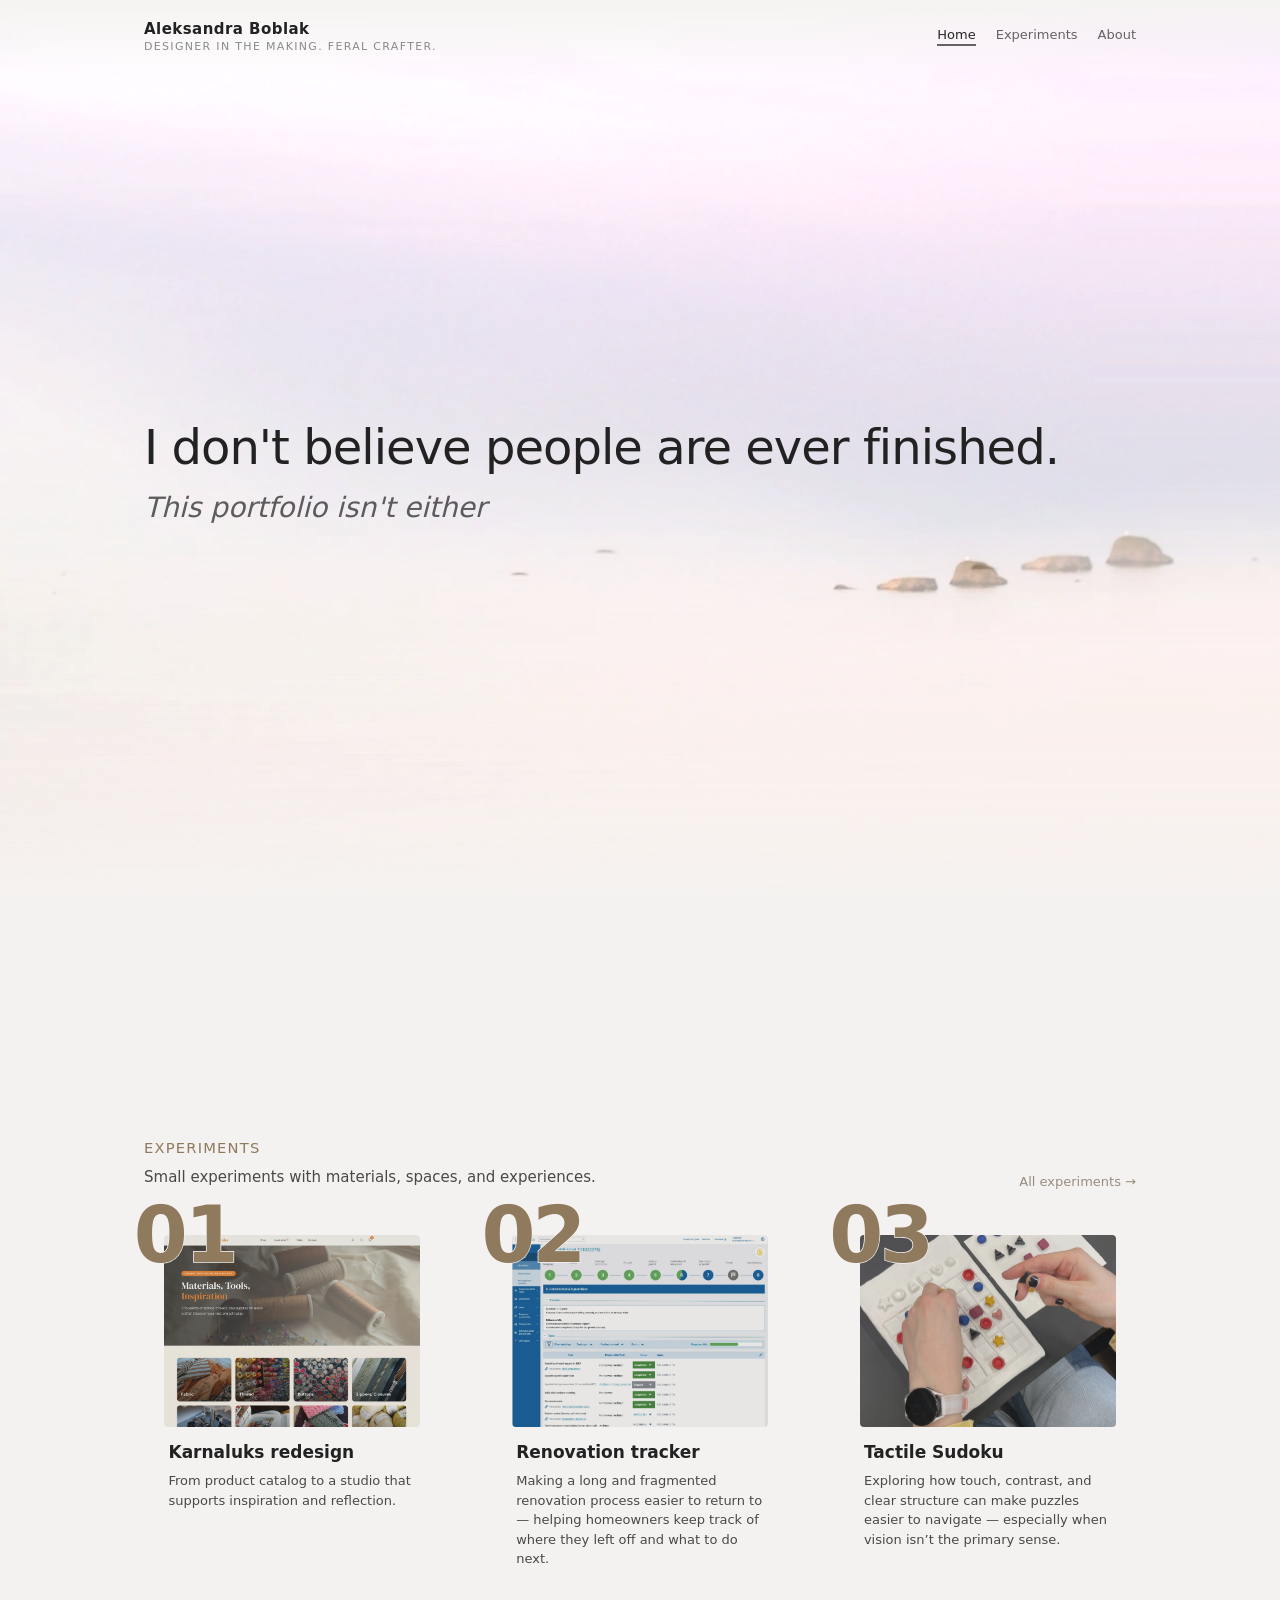
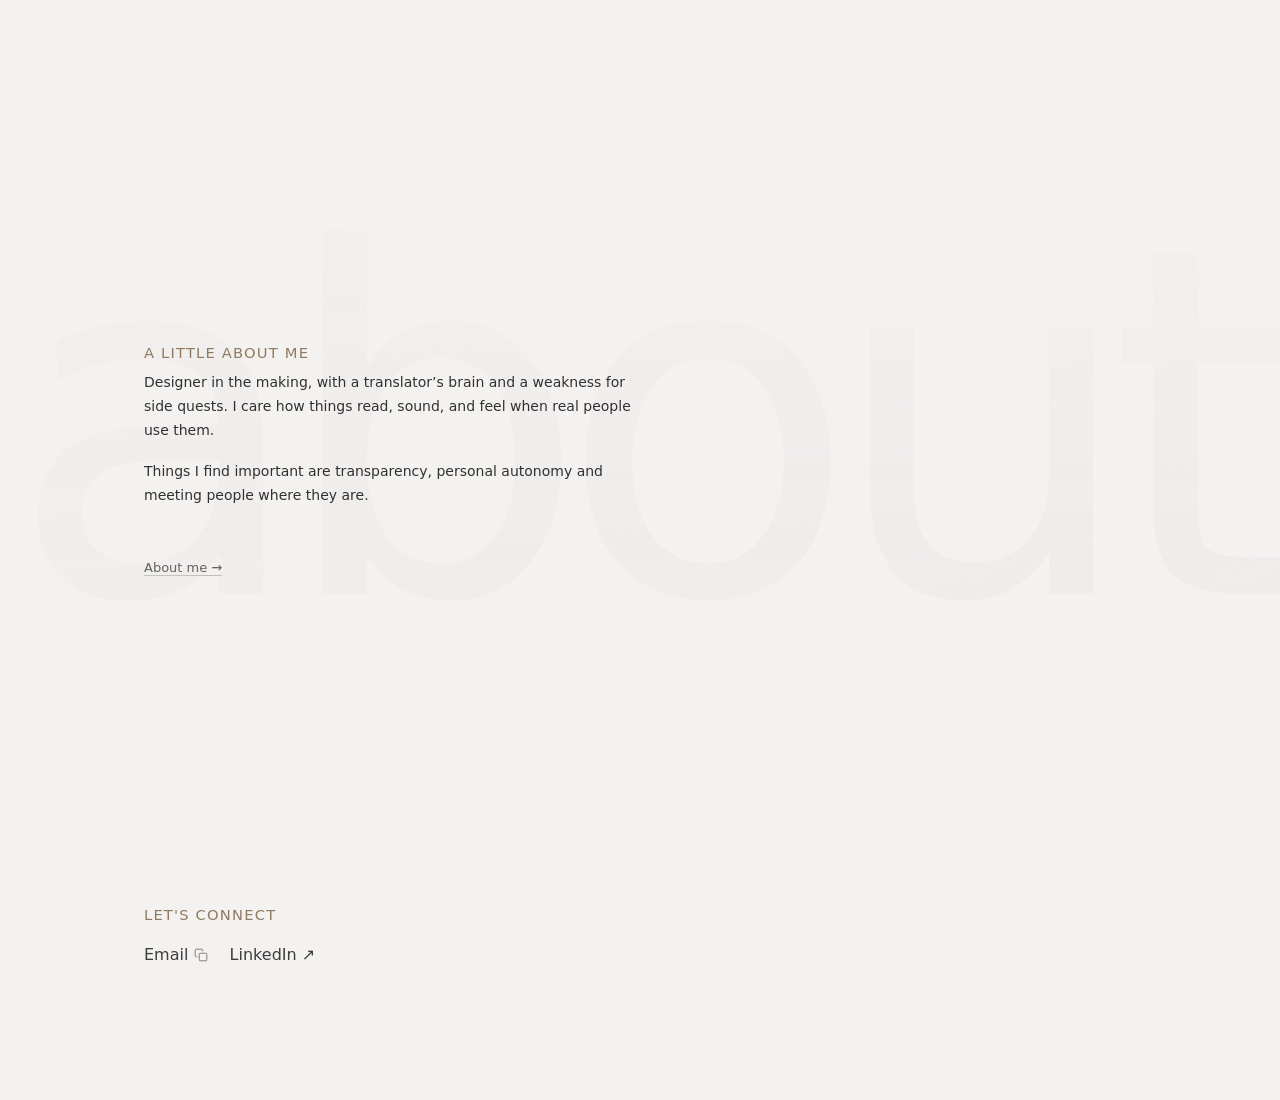
==== commit 034e6112: "Refactor 'About' section layout for improved structure; enhance case study links with aria-labels fo" ====
--- a/index.html
+++ b/index.html
@@ -146,18 +146,20 @@
           <div class="section__inner section__inner--about">
             <div class="about-stack">
               <div class="about-bg-anchor">
-                <span class="about-bg-word" aria-hidden="true">about</span>
-                <div class="about-content">
-                  <p class="section__eyebrow">A LITTLE ABOUT ME</p>
-                  <div class="about-paragraphs">
-                    <p class="section__body-copy">
-                      Designer in the making, with a translator’s brain and a weakness for
-                      side quests. I care how things read, sound, and feel when real people
-                      use them.
-                    </p>
-                    <p class="section__body-copy">
-                      Things I find important are transparency, personal autonomy and meeting people where they are.
-                    </p>
+                <div class="about-bg-pair">
+                  <span class="about-bg-word" aria-hidden="true">about</span>
+                  <div class="about-content">
+                    <p class="section__eyebrow">A LITTLE ABOUT ME</p>
+                    <div class="about-paragraphs">
+                      <p class="section__body-copy">
+                        Designer in the making, with a translator’s brain and a weakness for
+                        side quests. I care how things read, sound, and feel when real people
+                        use them.
+                      </p>
+                      <p class="section__body-copy">
+                        Things I find important are transparency, personal autonomy and meeting people where they are.
+                      </p>
+                    </div>
                   </div>
                 </div>
               </div>
--- a/styles.css
+++ b/styles.css
@@ -23,6 +23,10 @@
   --editorial-sheet-shadow: 0 1px 0 rgba(0, 0, 0, 0.06), 0 24px 48px rgba(0, 0, 0, 0.05);
   --editorial-rule: rgba(0, 0, 0, 0.1);
   --editorial-eyebrow: rgb(143, 122, 94);
+  /* Call-to-action color for prototype / simulator / diary links on case studies.
+     Muted teal — cool counterpoint to the warm editorial tan, same saturation. */
+  --editorial-action: #2f6a6e;
+  --editorial-action-hover: #1f5155;
 }
 
 /* Full-screen section snapping */
@@ -539,13 +543,14 @@
   color: var(--editorial-accent);
 }
 
-/* Over image, aligned with experiments-mag__index scale + overlap */
+/* Over image, aligned like experiments page — number sits a bit outside
+   the upper-left corner, most of it above the image edge. */
 .section--experiments-editorial .card__media--cover .card__index {
   position: absolute;
   z-index: 2;
-  left: clamp(14px, 2.4vw, 26px);
-  top: clamp(-6px, -0.3vw, 4px);
-  transform: translate(-5%, -38%);
+  left: clamp(-34px, -2.4vw, -20px);
+  top: clamp(-32px, -2.4vw, -16px);
+  transform: none;
   font-size: clamp(2.5rem, 6.2vw, 4.85rem);
   font-weight: 600;
   letter-spacing: -0.04em;
@@ -553,6 +558,8 @@
   color: var(--editorial-accent);
   font-variant-numeric: tabular-nums;
   pointer-events: none;
+  -webkit-text-stroke: 1.5px var(--page-bg);
+  paint-order: stroke fill;
 }
 
 .section--experiments-editorial .card.card--link {
@@ -653,6 +660,22 @@
   margin-top: clamp(3.5rem, 6vw, 5.5rem);
 }
 
+/* On the snap-scrolled Home "about" panel, push "Let's connect" to the
+   bottom of the viewport by letting the stack fill the available height. */
+.snap-container .section--about .section__inner--about {
+  flex: 1;
+  display: flex;
+  flex-direction: column;
+}
+
+.snap-container .section--about .about-stack {
+  flex: 1;
+}
+
+.snap-container .section--about .about-connect {
+  margin-top: auto;
+}
+
 @media (min-width: 700px) {
   .section--about .about-content {
     max-width: min(50%, 36rem);
@@ -691,6 +714,14 @@
   z-index: 0;
   width: 100%;
   overflow: visible;
+}
+
+/* Wraps watermark + copy so the giant “about” is positioned to the vertical
+   midpoint of the copy block (pair height = .about-content height), not the
+   whole .about-bg-anchor. */
+.section--about .about-bg-pair {
+  position: relative;
+  width: 100%;
 }
 
 .section--about .about-bg-word {
@@ -700,8 +731,8 @@
   /* Break out of .section__inner so the watermark spans the full visible viewport */
   left: calc(50% - 50svw);
   width: 100svw;
-  /* Vert. center of “About” = center of .about-paragraphs: offset by ½ (eyebrow line + its bottom margin) */
-  top: calc(50% + (clamp(12px, 1.05vw, 13px) * 0.6 + 5px));
+  /* Halfway point of .about-content: pair is the positioned ancestor (height = copy) */
+  top: 50%;
   transform: translateY(-50%);
   text-align: center;
   pointer-events: none;
@@ -752,15 +783,48 @@
     padding-top: clamp(1.75rem, 5vw, 2.5rem);
   }
 
+  /* Home: about snap — content from the top; panel height follows content so
+     there’s no dead band above the tab bar. */
+  .snap-container .section--about.snap-section {
+    justify-content: flex-start;
+    min-height: 0;
+    min-height: auto;
+  }
+
+  .snap-container .section--about {
+    /* Extra air after the last experiment card before “A little about me” */
+    padding-top: clamp(3.25rem, 10vw, 5rem);
+    /* A little space below the links before the bottom tab bar */
+    padding-bottom: max(1.25rem, env(safe-area-inset-bottom, 0px));
+  }
+
+  /* No full-viewport min-height: a tall .about-bg-anchor + flex-end was leaving a
+     large empty band above the copy, far below the last experiment card. */
   .section--about .about-bg-anchor {
-    display: flex;
-    flex-direction: column;
-    align-items: stretch;
-    justify-content: center;
-    min-height: calc(100vh - var(--header-h) - 3rem);
-    min-height: calc(100svh - var(--header-h) - 3rem);
+    display: block;
     padding-left: 0;
     padding-top: 0;
+  }
+
+  /* Pull "About me →" close to the copy on mobile (desktop keeps the
+     large negative-margin compensation tied to the 5rem stack gap). */
+  .section--about .about-stack {
+    gap: 1.5rem;
+  }
+
+  /* Home: tighter space under the intro copy than under the “About me →” link */
+  .snap-container .section--about .about-stack {
+    gap: 0.75rem;
+  }
+
+  .section--about .about-bg-anchor + .about-cta {
+    margin-top: 0;
+  }
+
+  /* Home: don’t push “Let’s connect” to the bottom of the snap panel — that
+     leaves a huge gap under “About me →”. Keep it tight to the CTA. */
+  .snap-container .section--about .about-connect {
+    margin-top: 2rem;
   }
 
   .section--about .about-bg-anchor .about-content {
@@ -771,7 +835,7 @@
   }
 
   .section--about .about-bg-word {
-    top: calc(50% + (clamp(12px, 1.05vw, 13px) * 0.6 + 5px));
+    top: 50%;
     left: 85%;
     right: auto;
     bottom: auto;
@@ -1493,6 +1557,10 @@
   opacity: 0.88;
 }
 
+.about-page .about-hero.hero--ripples-on > .section__inner {
+  pointer-events: none;
+}
+
 .about-page .about-hero::after {
   content: "";
   position: absolute;
@@ -1600,6 +1668,19 @@
   color: rgba(0, 0, 0, 0.8);
 }
 
+/* Softer hero text on the About page — calmer, less stark */
+.about-hero .about-title {
+  color: rgba(0, 0, 0, 0.82);
+}
+
+.about-hero .about-lead {
+  color: rgba(0, 0, 0, 0.7);
+}
+
+.about-hero .about-lead.about-lead--rest {
+  color: rgba(0, 0, 0, 0.66);
+}
+
 .about-columns {
   display: grid;
   grid-template-columns: repeat(2, minmax(0, 1fr));
@@ -1986,6 +2067,10 @@
   transition: color 0.15s ease, opacity 0.15s ease;
 }
 
+.case-study-experiment-folio__label--short {
+  display: none;
+}
+
 .case-study-experiment-folio__link:hover,
 .case-study-experiment-folio__link:focus-visible {
   opacity: 0.7;
@@ -2057,16 +2142,30 @@
   display: inline-block;
   font-size: 15px;
   font-weight: 600;
-  color: rgba(0, 0, 0, 0.88);
+  color: var(--editorial-action);
   text-decoration: underline;
   text-decoration-thickness: 1.5px;
-  text-decoration-color: rgba(0, 0, 0, 0.45);
+  text-decoration-color: rgba(47, 106, 110, 0.5);
   text-underline-offset: 4px;
 }
 
 .case-study-compare__proto-link:hover {
-  color: #000;
-  text-decoration-color: rgba(0, 0, 0, 0.65);
+  color: var(--editorial-action-hover);
+  text-decoration-color: rgba(31, 81, 85, 0.85);
+}
+
+/* Prototype / simulator / diary links inside editorial entries
+   (tactile-sudoku simulator, Karnaluks Inspiration Diary, etc.) */
+.case-study-page .case-study-editorial__link .link {
+  color: var(--editorial-action);
+  text-decoration-color: rgba(47, 106, 110, 0.5);
+  font-weight: 500;
+}
+
+.case-study-page .case-study-editorial__link .link:hover,
+.case-study-page .case-study-editorial__link .link:focus-visible {
+  color: var(--editorial-action-hover);
+  text-decoration-color: rgba(31, 81, 85, 0.85);
 }
 
 .case-study-compare__viewport-shell {
@@ -2670,16 +2769,62 @@
   grid-column: 6 / span 7;
 }
 
+/* Tactile Sudoku — bolder asymmetric variation per entry so layouts don't feel uniform */
+@media (min-width: 901px) {
+  .tactile-sudoku-page .case-study-editorial__entry--a {
+    align-items: start;
+  }
+  .tactile-sudoku-page .case-study-editorial__entry--a > .case-study-editorial__text {
+    grid-column: 1 / span 6;
+    padding-top: clamp(20px, 3vw, 40px);
+    max-width: 46ch;
+  }
+  .tactile-sudoku-page .case-study-editorial__entry--a > .case-study-editorial__figure {
+    grid-column: 8 / span 5;
+  }
+
+  .tactile-sudoku-page .case-study-editorial__entry--b {
+    align-items: start;
+  }
+  .tactile-sudoku-page .case-study-editorial__entry--b > .case-study-editorial__figure {
+    grid-column: 1 / span 6;
+  }
+  .tactile-sudoku-page .case-study-editorial__entry--b > .case-study-editorial__text {
+    grid-column: 7 / span 6;
+    padding-top: clamp(20px, 3vw, 40px);
+  }
+
+  .tactile-sudoku-page .case-study-editorial__entry--c {
+    align-items: center;
+  }
+  .tactile-sudoku-page .case-study-editorial__entry--c > .case-study-editorial__text {
+    grid-column: 3 / span 4;
+  }
+  .tactile-sudoku-page .case-study-editorial__entry--c > .case-study-editorial__figure {
+    grid-column: 8 / span 5;
+  }
+
+  .tactile-sudoku-page .case-study-editorial__entry--d {
+    align-items: start;
+  }
+  .tactile-sudoku-page .case-study-editorial__entry--d > .case-study-editorial__figure {
+    grid-column: 1 / span 5;
+  }
+  .tactile-sudoku-page .case-study-editorial__entry--d > .case-study-editorial__text {
+    grid-column: 7 / span 6;
+    padding-top: clamp(20px, 3vw, 40px);
+  }
+}
+
 .case-study-editorial__num {
   display: block;
   margin: 0 0 0.4em;
-  font-size: clamp(52px, 6.5vw, 78px);
-  font-weight: 400;
-  line-height: 0.88;
-  letter-spacing: -0.01em;
+  font-size: clamp(34px, 4vw, 52px);
+  font-weight: 600;
+  line-height: 0.78;
+  letter-spacing: -0.04em;
   color: var(--editorial-accent);
-  font-variant-numeric: lining-nums;
-  font-feature-settings: "lnum" 1;
+  font-variant-numeric: tabular-nums;
 }
 
 .case-study-editorial__title {
@@ -2768,7 +2913,7 @@
   }
 
   .case-study-editorial__num {
-    font-size: clamp(48px, 13vw, 68px);
+    font-size: clamp(32px, 9vw, 46px);
   }
 }
 
@@ -3609,6 +3754,78 @@
   display: none !important;
 }
 
+.reno-strategy-visual__frame.is-dual {
+  gap: clamp(6px, 1.5vw, 16px);
+  aspect-ratio: auto;
+  max-height: none;
+  align-items: flex-start;
+  overflow: visible;
+}
+
+.reno-strategy-visual__frame.is-dual .reno-strategy-visual__img {
+  flex: 1 1 0;
+  min-width: 0;
+  width: 100%;
+  height: auto;
+  object-fit: contain;
+}
+
+.reno-strategy-visual__frame.is-dual .reno-strategy-visual__img--secondary {
+  flex: 1.1 1 0;
+  margin-top: clamp(40px, 8vw, 110px);
+}
+
+.reno-strategy-visual__frame.is-dual .reno-strategy-visual__arrow {
+  align-self: stretch;
+  width: clamp(32px, 4vw, 56px);
+  transform: none;
+  opacity: 0.55;
+}
+
+.reno-strategy-visual__frame.is-dual .reno-strategy-visual__arrow svg {
+  width: 100%;
+  height: 100%;
+  overflow: visible;
+}
+
+.reno-strategy-visual__arrow {
+  flex: 0 0 auto;
+  display: inline-flex;
+  align-items: center;
+  justify-content: center;
+  width: clamp(28px, 4vw, 44px);
+  color: rgba(0, 0, 0, 0.45);
+}
+
+.reno-strategy-visual__arrow svg {
+  display: block;
+  width: 100%;
+  height: auto;
+}
+
+.reno-strategy-visual__arrow[hidden] {
+  display: none !important;
+}
+
+@media (max-width: 560px) {
+  .reno-strategy-visual__frame.is-dual {
+    flex-direction: column;
+    gap: 10px;
+    align-items: center;
+    width: 100%;
+    margin-left: 0;
+    margin-right: 0;
+  }
+  .reno-strategy-visual__frame.is-dual .reno-strategy-visual__img--secondary {
+    margin-top: 0;
+  }
+  .reno-strategy-visual__frame.is-dual .reno-strategy-visual__arrow {
+    width: clamp(48px, 20vw, 96px);
+    align-self: center;
+    transform: rotate(90deg);
+  }
+}
+
 .reno-strategy-visual__placeholder {
   position: absolute;
   inset: 0;
@@ -3879,6 +4096,87 @@
   gap: clamp(32px, 5vw, 56px);
 }
 
+/* Tactile Sudoku — process entries: big block numerals above titles
+   (matching the other case studies), tighter text column, consistent
+   inter-entry gap. */
+.tactile-sudoku-page .case-study-editorial {
+  gap: clamp(3rem, 5.5vw, 4.5rem);
+}
+
+.tactile-sudoku-page .case-study-editorial__text {
+  max-width: 38ch;
+}
+
+/* Shared: section heading wrapper places the big numeral inline with the
+   title on one baseline-aligned row. Applied anywhere the
+   `<header class="case-study-editorial__heading">` wrapper is used. */
+.case-study-editorial__heading {
+  display: flex;
+  align-items: baseline;
+  gap: clamp(0.75rem, 1.5vw, 1.25rem);
+  margin: 0 0 0.9rem;
+}
+
+.case-study-editorial__heading > .case-study-editorial__num,
+.case-study-editorial__heading > .case-study-editorial__title {
+  margin: 0;
+}
+
+.tactile-sudoku-page .case-study-editorial__lede {
+  margin: 0 0 0.75rem;
+  font-size: 15px;
+  line-height: 1.55;
+  color: rgba(0, 0, 0, 0.82);
+  max-width: 42ch;
+}
+
+.tactile-sudoku-page .case-study-editorial__body + .case-study-editorial__body {
+  margin-top: 0.65rem;
+}
+
+/* Match list typography to the editorial body so the column reads as one voice. */
+.tactile-sudoku-page .case-study-editorial__text .about-list {
+  margin: 0.35rem 0 0;
+  color: rgba(0, 0, 0, 0.74);
+  font-size: 15px;
+  line-height: 1.62;
+}
+
+.tactile-sudoku-page .case-study-editorial__text .about-list li {
+  margin: 0 0 0.35rem;
+  line-height: 1.62;
+}
+
+.tactile-sudoku-page .case-study-editorial__text .about-list li:last-child {
+  margin-bottom: 0;
+}
+
+.tactile-sudoku-page .case-study-editorial__text .about-list + .case-study-editorial__body {
+  margin-top: 0.9rem;
+}
+
+.tactile-sudoku-page .case-study-editorial__figure {
+  max-width: 460px;
+  margin-inline: 0;
+}
+
+.tactile-sudoku-page .case-study-editorial__img {
+  aspect-ratio: 4 / 5;
+  object-fit: cover;
+  width: 100%;
+  height: auto;
+}
+
+@media (max-width: 900px) {
+  .tactile-sudoku-page .case-study-editorial__text {
+    max-width: 100%;
+  }
+
+  .tactile-sudoku-page .case-study-editorial__figure {
+    max-width: 100%;
+  }
+}
+
 .tactile-sudoku-editorial__columns {
   gap: clamp(32px, 5vw, 56px);
 }
@@ -3898,6 +4196,34 @@
   height: 100%;
   object-fit: cover;
   object-position: center 36%;
+}
+
+/* Main project image — sits under GOAL, generous height, centered within the sheet */
+.tactile-sudoku-editorial__main-visual {
+  margin: clamp(28px, 4vw, 44px) auto clamp(36px, 5vw, 56px);
+  width: 100%;
+  height: min(58vh, 560px);
+  overflow: hidden;
+  border: 1px solid rgba(0, 0, 0, 0.12);
+  box-shadow: 0 1px 0 rgba(0, 0, 0, 0.04), 0 2px 12px rgba(0, 0, 0, 0.06);
+}
+
+.tactile-sudoku-editorial__main-visual img {
+  display: block;
+  width: 100%;
+  height: 100%;
+  object-fit: cover;
+  object-position: center 36%;
+}
+
+/* Tactile intent — single column spanning the full sheet width */
+.tactile-sudoku-editorial__intent {
+  width: 100%;
+  max-width: none;
+}
+
+.tactile-sudoku-editorial__intent .section__body-copy + .section__body-copy {
+  margin-top: 0.75rem;
 }
 
 .tactile-sudoku-page .tactile-sudoku-editorial__sheet .case-study-key-idea {
@@ -3928,5 +4254,368 @@
     height: min(44vh, 320px);
     margin-inline: auto;
   }
-}
-
+
+  .tactile-sudoku-editorial__main-visual {
+    height: min(46vh, 360px);
+  }
+}
+
+/* Mobile: larger type on Home and About for readability on small screens */
+@media (max-width: 767px) {
+  /* Home — hero */
+  .hero__headline {
+    font-size: clamp(38px, 8.5vw, 46px);
+    line-height: 1.15;
+  }
+
+  .hero__subheadline {
+    font-size: clamp(24px, 5.5vw, 28px);
+    line-height: 1.4;
+  }
+
+  /* Home — experiments + about sections (shared section classes,
+     but we scope to the home snap container so case-study/experiments
+     pages are unaffected). */
+  .snap-container .section__eyebrow,
+  .about-page:not(.case-study-page):not(.experiments-page) .section__eyebrow {
+    font-size: 15px;
+  }
+
+  .snap-container .section__subtitle {
+    font-size: 17px;
+    line-height: 1.55;
+  }
+
+  .snap-container .section__body-copy,
+  .about-page:not(.case-study-page):not(.experiments-page) .section__body-copy {
+    font-size: 16px;
+    line-height: 1.7;
+  }
+
+  .snap-container .card__title {
+    font-size: 19px;
+  }
+
+  .snap-container .card__description {
+    font-size: 15px;
+    line-height: 1.55;
+  }
+
+  .snap-container .about-cta,
+  .snap-container .about-cta .link {
+    font-size: 15px;
+  }
+
+  .snap-container .footer-link,
+  .about-page:not(.case-study-page):not(.experiments-page) .footer-link {
+    font-size: 15px;
+  }
+
+  /* About page */
+  .about-page:not(.case-study-page):not(.experiments-page) .about-title {
+    font-size: clamp(40px, 10vw, 52px);
+  }
+
+  .about-page:not(.case-study-page):not(.experiments-page) .about-lead {
+    font-size: clamp(22px, 5.2vw, 26px);
+    line-height: 1.5;
+  }
+
+  .about-page:not(.case-study-page):not(.experiments-page) .about-lead.about-lead--rest {
+    font-size: 17px;
+    line-height: 1.65;
+  }
+
+  .about-page:not(.case-study-page):not(.experiments-page) .about-list {
+    font-size: 16px;
+  }
+
+  .about-page:not(.case-study-page):not(.experiments-page) .about-list li {
+    line-height: 1.55;
+  }
+
+  .about-page:not(.case-study-page):not(.experiments-page) .about-experiments-list__title {
+    font-size: 17px;
+  }
+
+  .about-page:not(.case-study-page):not(.experiments-page) .about-experiments-list__lead {
+    font-size: 16px;
+    line-height: 1.55;
+  }
+
+  .about-page:not(.case-study-page):not(.experiments-page) .about-experiments-list__insight {
+    font-size: 15px;
+    line-height: 1.5;
+  }
+}
+
+/* ============================================================
+   Experiments cards — "ticket" overlay style.
+   Image sits at the top of the card with a clean aspect ratio;
+   a white copy panel overlaps the bottom of the image and
+   extends down into the space beneath it. Index numerals peek
+   above/outside the image's top-left corner.
+   Applied on: home experiments grid + Experiments page rows.
+   ============================================================ */
+
+/* Home — section--experiments-editorial cards */
+.section--experiments-editorial .cards {
+  gap: clamp(40px, 4vw, 64px);
+}
+
+.section--experiments-editorial .card.card--link {
+  position: relative;
+  display: flex;
+  flex-direction: column;
+  aspect-ratio: auto;
+  background: transparent;
+  box-shadow: none;
+  overflow: visible;
+  padding-inline: clamp(12px, 1.6vw, 24px);
+}
+
+.section--experiments-editorial .card.card--link .card__media--cover {
+  position: relative;
+  aspect-ratio: 4 / 3;
+  padding-top: 0;
+  overflow: visible;
+}
+
+.section--experiments-editorial .card.card--link .card__media--cover .card__media-img {
+  border-radius: 4px;
+}
+
+.section--experiments-editorial .card.card--link .card__body {
+  position: static;
+  transform: none;
+  width: auto;
+  padding: 14px 4px 0;
+  background: var(--page-bg);
+  border-radius: 0;
+  box-shadow: none;
+}
+
+/* Experiments page — one image per row, ticket-style copy panel below */
+.about-page.experiments-page .experiments-spread .experiments-item + .experiments-item {
+  margin-top: clamp(56px, 8vw, 112px);
+}
+
+.about-page.experiments-page .experiments-item__sheet.experiments-mag {
+  position: relative;
+  padding: 0 clamp(14px, 3vw, 48px);
+  height: auto;
+  background: transparent;
+  box-shadow: none;
+  border-radius: 4px;
+  overflow: visible;
+}
+
+.about-page.experiments-page .experiments-mag__grid {
+  display: block;
+  position: static;
+  grid-template-columns: none;
+  gap: 0;
+}
+
+.about-page.experiments-page .experiments-mag__visual {
+  position: static;
+  display: block;
+  width: 100%;
+}
+
+.about-page.experiments-page .experiments-mag__frame {
+  width: 100%;
+  height: auto;
+}
+
+.about-page.experiments-page .experiments-mag__crop--landscape-compact {
+  width: 100%;
+  height: auto;
+  aspect-ratio: 3 / 2;
+  min-height: 0;
+  max-height: none;
+  max-width: 100%;
+  border-radius: 4px;
+  box-shadow: none;
+}
+
+/* Reset the per-item "contain" rule so Karnaluks + Reno also cover the
+   full crop when using the ticket layout. */
+.about-page.experiments-page #exp-karnaluks .experiments-mag__crop img,
+.about-page.experiments-page #exp-reno .experiments-mag__crop img {
+  object-fit: cover;
+  object-position: top center;
+}
+
+.about-page.experiments-page .experiments-item__content.experiments-mag__copy {
+  position: absolute;
+  left: 50%;
+  transform: translateX(-50%);
+  bottom: 0;
+  z-index: 3;
+  width: calc(100% - clamp(80px, 14vw, 220px));
+  max-width: 44rem;
+  padding: clamp(20px, 2.2vw, 28px) clamp(22px, 2.5vw, 34px);
+  background: #ececec;
+  border-radius: 2px 2px 0 0;
+  box-shadow: none;
+  transition: background-color 0.22s ease;
+}
+
+/* Image + ticket react to hover (or keyboard focus) together:
+   any hover/focus inside the sheet brightens both. */
+.about-page.experiments-page .experiments-item__sheet.experiments-mag:hover
+  .experiments-item__content.experiments-mag__copy,
+.about-page.experiments-page
+  .experiments-item__sheet.experiments-mag:focus-within
+  .experiments-item__content.experiments-mag__copy {
+  background: var(--editorial-sheet-bg);
+}
+
+.about-page.experiments-page .experiments-item__sheet.experiments-mag:hover
+  .experiments-mag__crop--landscape-compact img,
+.about-page.experiments-page
+  .experiments-item__sheet.experiments-mag:focus-within
+  .experiments-mag__crop--landscape-compact img {
+  filter: none;
+  opacity: 1;
+}
+
+@media (prefers-reduced-motion: reduce) {
+  .about-page.experiments-page .experiments-item__content.experiments-mag__copy {
+    transition: none;
+  }
+}
+
+/* Numeral peeks a bit above/outside the image, like the home cards */
+.about-page.experiments-page .experiments-item__sheet.experiments-mag .experiments-mag__index {
+  left: clamp(-4px, 0.4vw, 10px);
+  top: clamp(-14px, -0.6vw, -2px);
+  transform: translate(-18%, -38%);
+  z-index: 4;
+}
+
+@media (max-width: 720px) {
+  .section--experiments-editorial .section__header {
+    margin-bottom: 64px;
+  }
+
+  .section--experiments-editorial .cards {
+    gap: 64px;
+  }
+
+  .section--experiments-editorial .card.card--link {
+    padding-inline: clamp(8px, 2vw, 18px);
+  }
+
+  .section--experiments-editorial .card.card--link .card__body {
+    padding: 14px 4px 0;
+  }
+
+  .section--experiments-editorial .card__media--cover .card__index {
+    font-size: clamp(4.25rem, 16vw, 6.5rem);
+    left: clamp(-6px, -1vw, 4px);
+    top: clamp(-18px, -2.5vw, -6px);
+    transform: translate(-10%, -30%);
+    -webkit-text-stroke: 2px var(--page-bg);
+  }
+
+  /* Mobile: mirror the home experiments card layout on the Experiments page —
+     image on top, text block below (no overlay), with oversized corner numerals. */
+  .about-page.experiments-page {
+    --page-bg: #ffffff;
+  }
+
+  .about-page.experiments-page .experiments-spread {
+    box-shadow: none;
+    border-radius: 0;
+  }
+
+  .about-page.experiments-page .experiments-item__sheet.experiments-mag {
+    padding: 0 clamp(8px, 2vw, 18px);
+  }
+
+  .about-page.experiments-page .experiments-mag__crop--landscape-compact {
+    aspect-ratio: 4 / 3;
+    border-radius: 4px;
+  }
+
+  .about-page.experiments-page .experiments-item__content.experiments-mag__copy {
+    position: static;
+    transform: none;
+    left: auto;
+    bottom: auto;
+    width: auto;
+    max-width: none;
+    padding: 14px 4px 0;
+    background: transparent;
+    border-radius: 0;
+    box-shadow: none;
+    opacity: 1;
+  }
+
+  .about-page.experiments-page
+    .experiments-item__sheet.experiments-mag
+    .experiments-mag__index {
+    font-size: clamp(4.25rem, 16vw, 6.5rem);
+    left: clamp(-6px, -1vw, 4px);
+    top: clamp(-18px, -2.5vw, -6px);
+    transform: translate(-10%, -30%);
+    -webkit-text-stroke: 2px var(--page-bg);
+  }
+
+  /* Mobile: remove the grey gap below the case-study white sheet so the
+     footer sits flush with the bottom of the page. Hero (intro panel)
+     keeps its page-bg styling untouched. */
+  .about-page.case-study-page .case-study-sheet-stack {
+    margin-bottom: 0;
+    border-bottom-left-radius: 0;
+    border-bottom-right-radius: 0;
+  }
+
+  /* Same treatment for the Tactile Sudoku page, which uses its own sheet
+     wrapper instead of .case-study-sheet-stack. */
+  .about-page.tactile-sudoku-page .tactile-sudoku-editorial__body-section {
+    padding-bottom: 0;
+  }
+
+  .about-page.tactile-sudoku-page .tactile-sudoku-editorial__sheet {
+    border-bottom-left-radius: 0;
+    border-bottom-right-radius: 0;
+  }
+
+  /* Case-study footers: short mobile labels via .label--full / .label--short
+     (long names stay on desktop). */
+  .case-study-experiment-folio__label--full {
+    display: none;
+  }
+
+  .case-study-experiment-folio__label--short {
+    display: inline;
+  }
+
+  /* One row: “All experiments” + folio link; short labels + nowrap when needed. */
+  .case-study-experiment-footer {
+    flex-wrap: nowrap;
+    gap: 0.5rem 0.75rem;
+    align-items: center;
+    justify-content: space-between;
+  }
+
+  .case-study-experiment-footer .case-study-back {
+    flex-shrink: 0;
+  }
+
+  .case-study-experiment-folio {
+    margin-left: 0;
+    min-width: 0;
+  }
+
+  /* Case-study footer nav links: .editorial-folio__num letter-spacing (0.08em)
+     is too wide on narrow phones (e.g. Galaxy S8+). */
+  .about-page.case-study-page .case-study-experiment-folio__link {
+    letter-spacing: 0.02em;
+    white-space: nowrap;
+  }
+}
+
